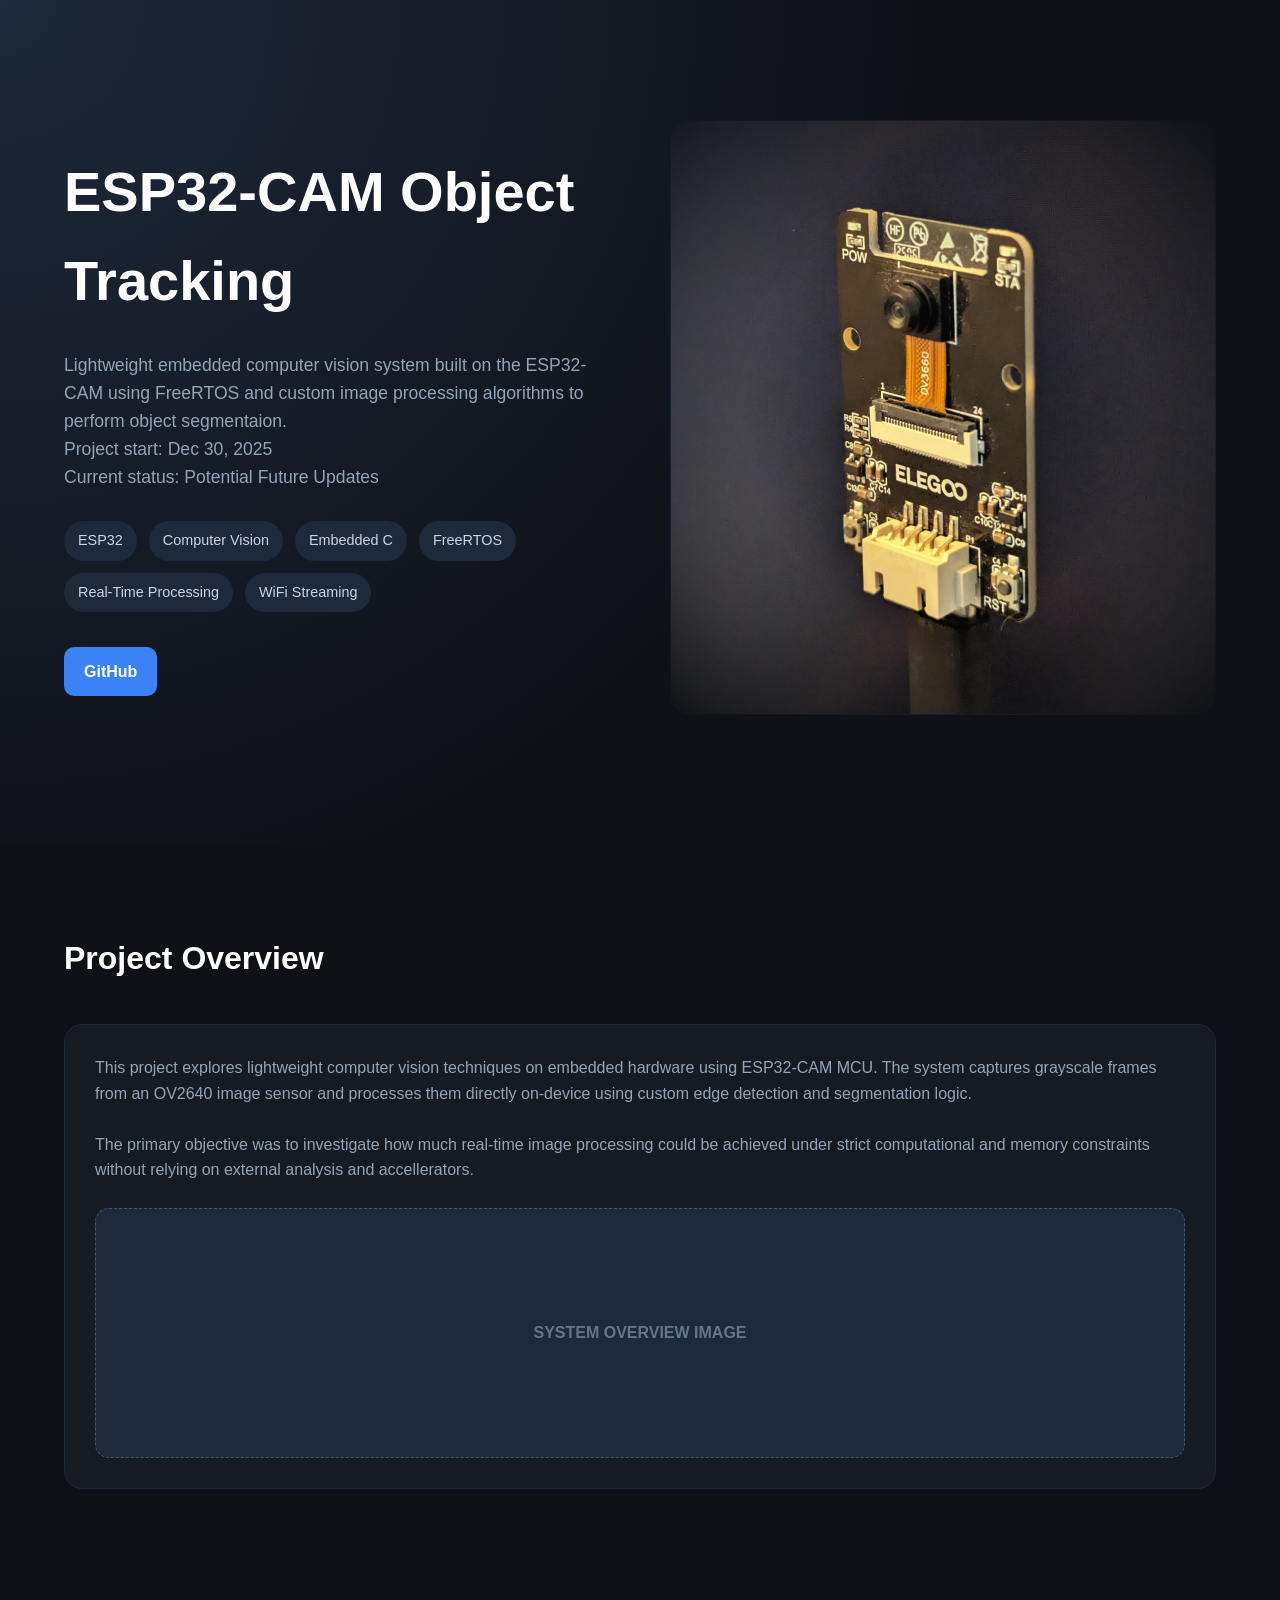
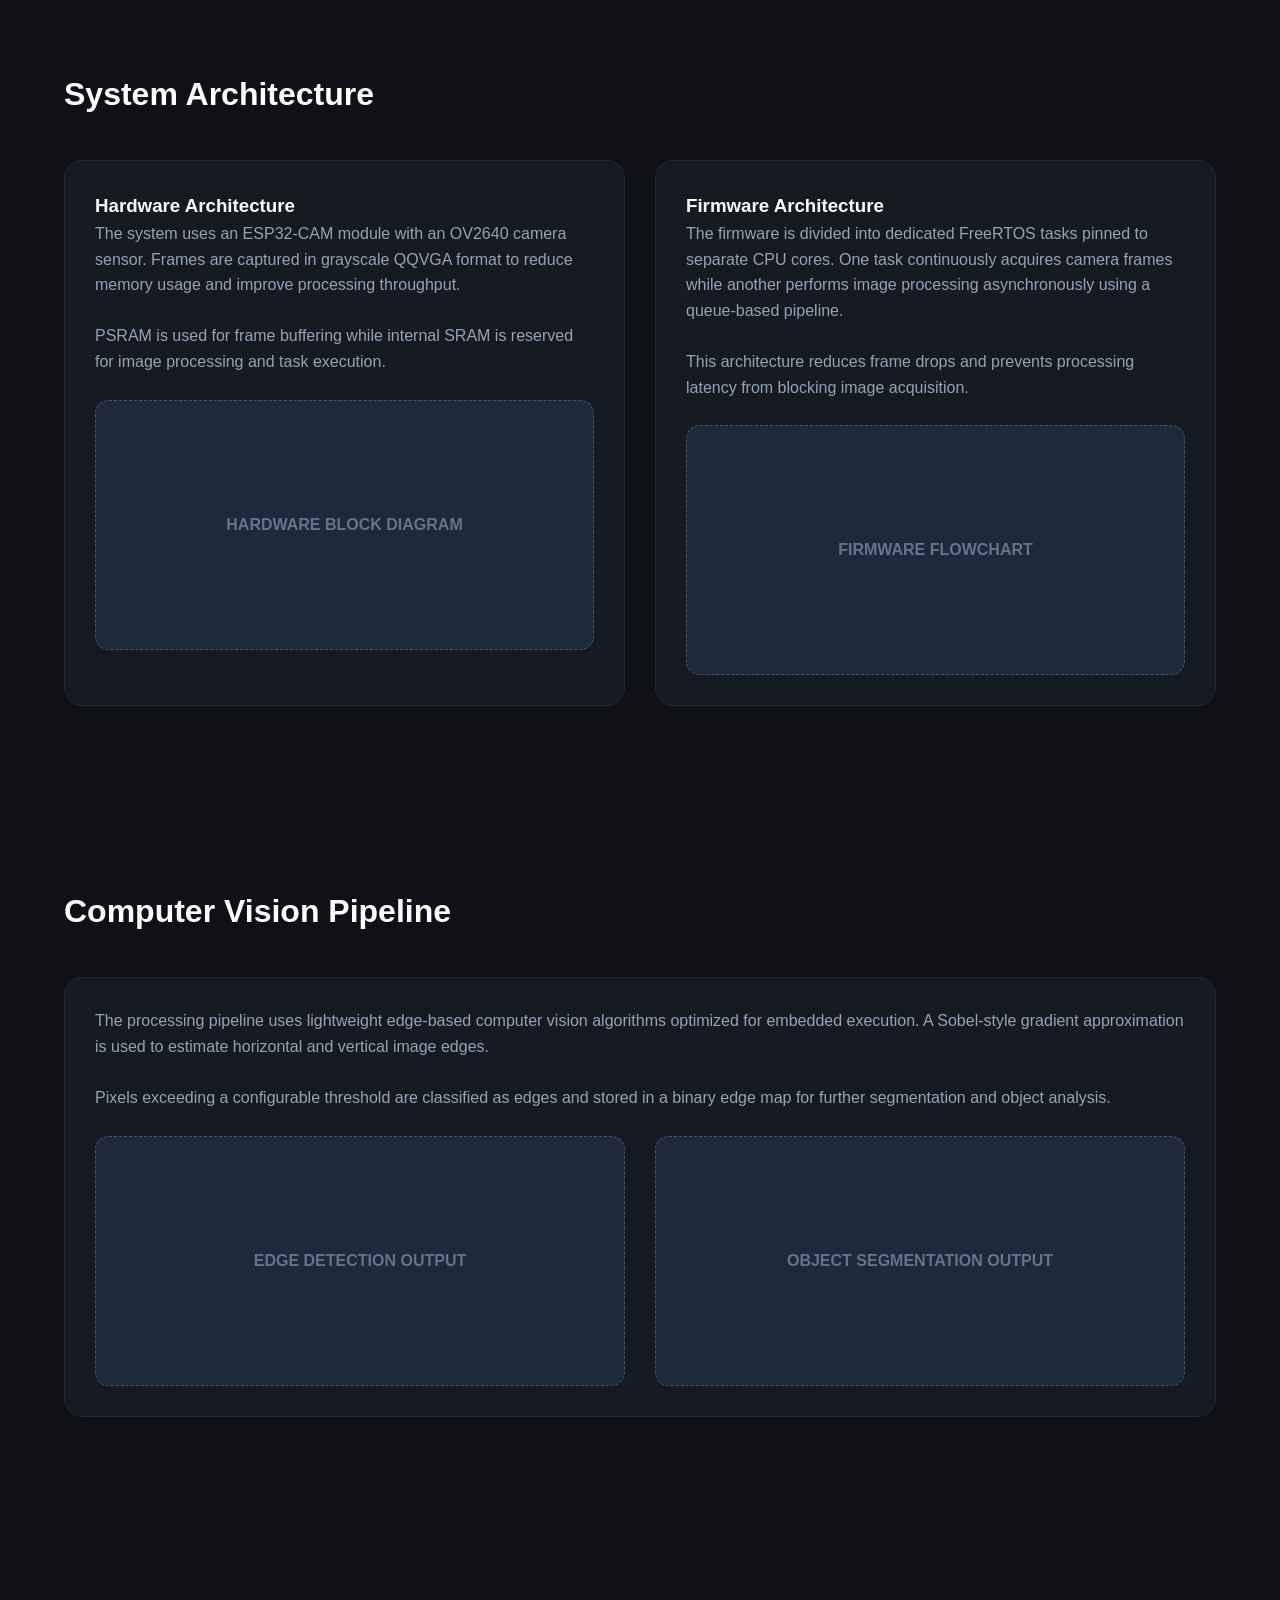
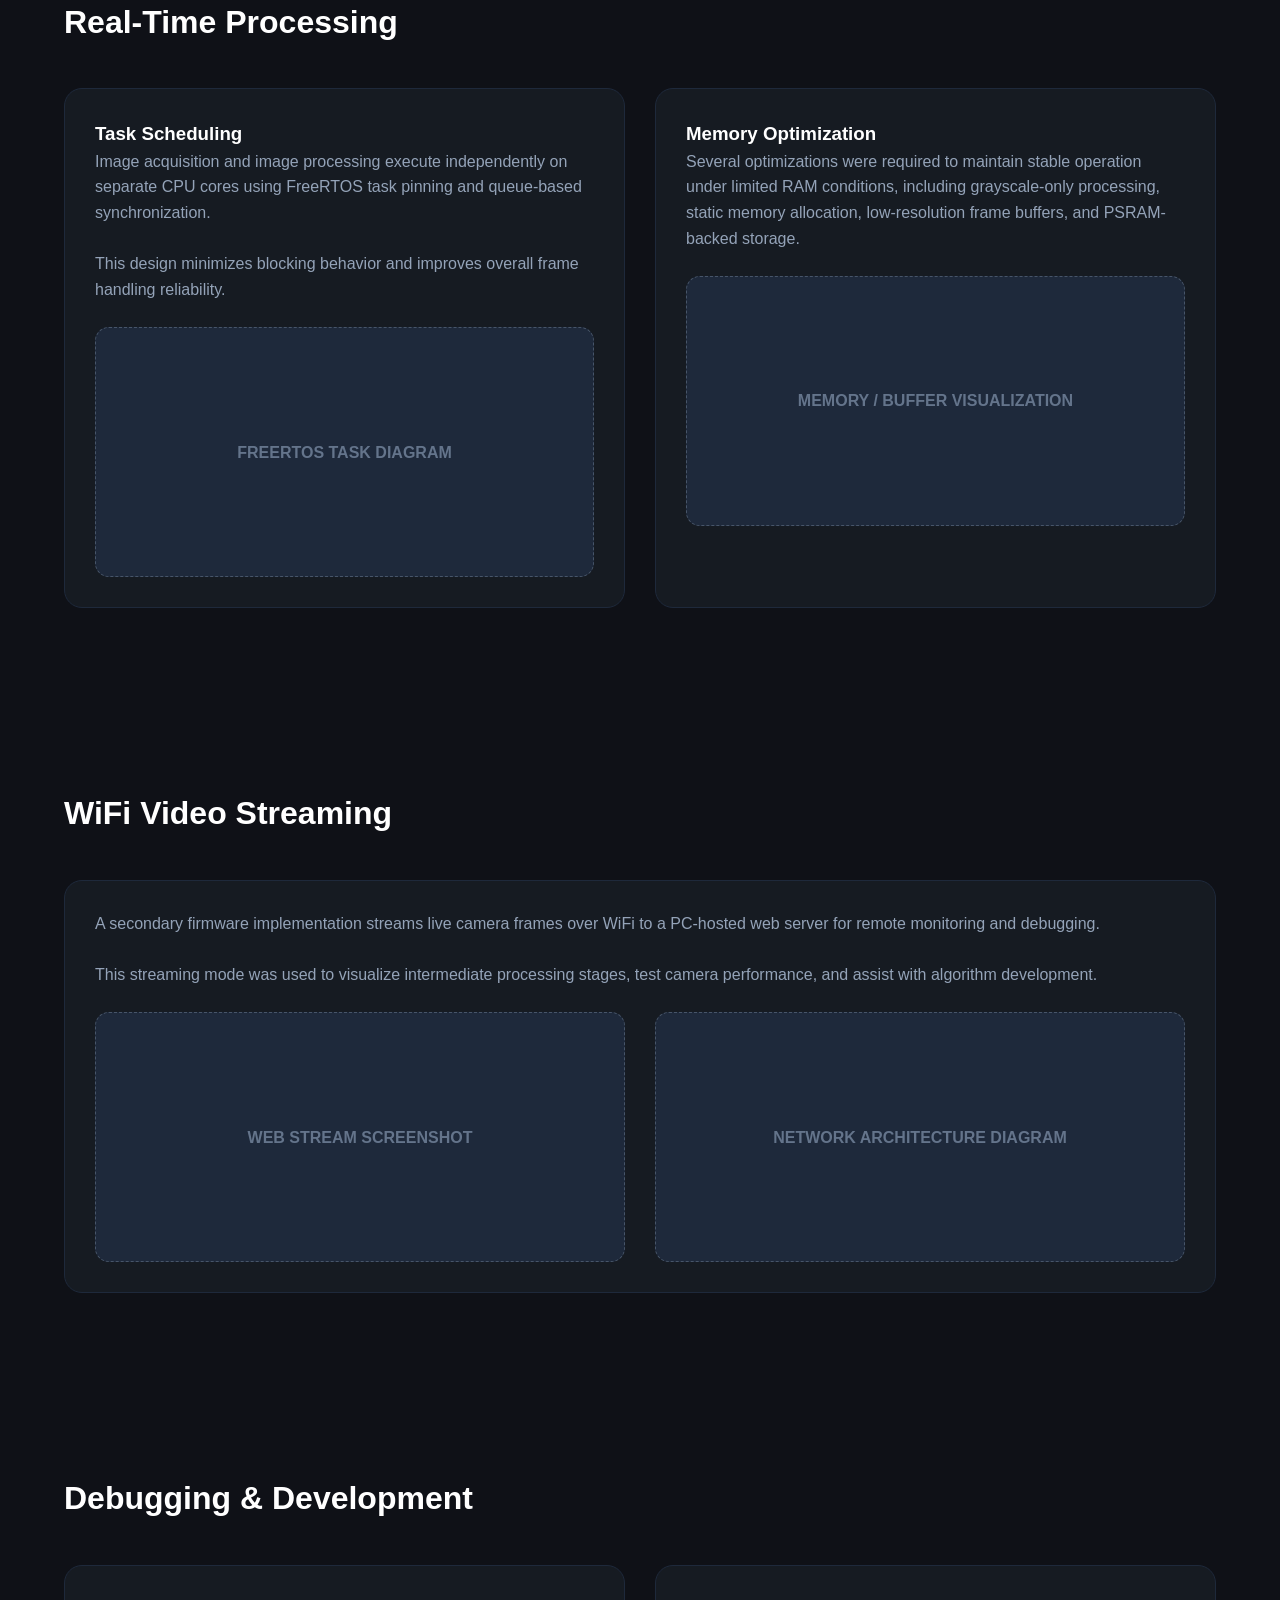
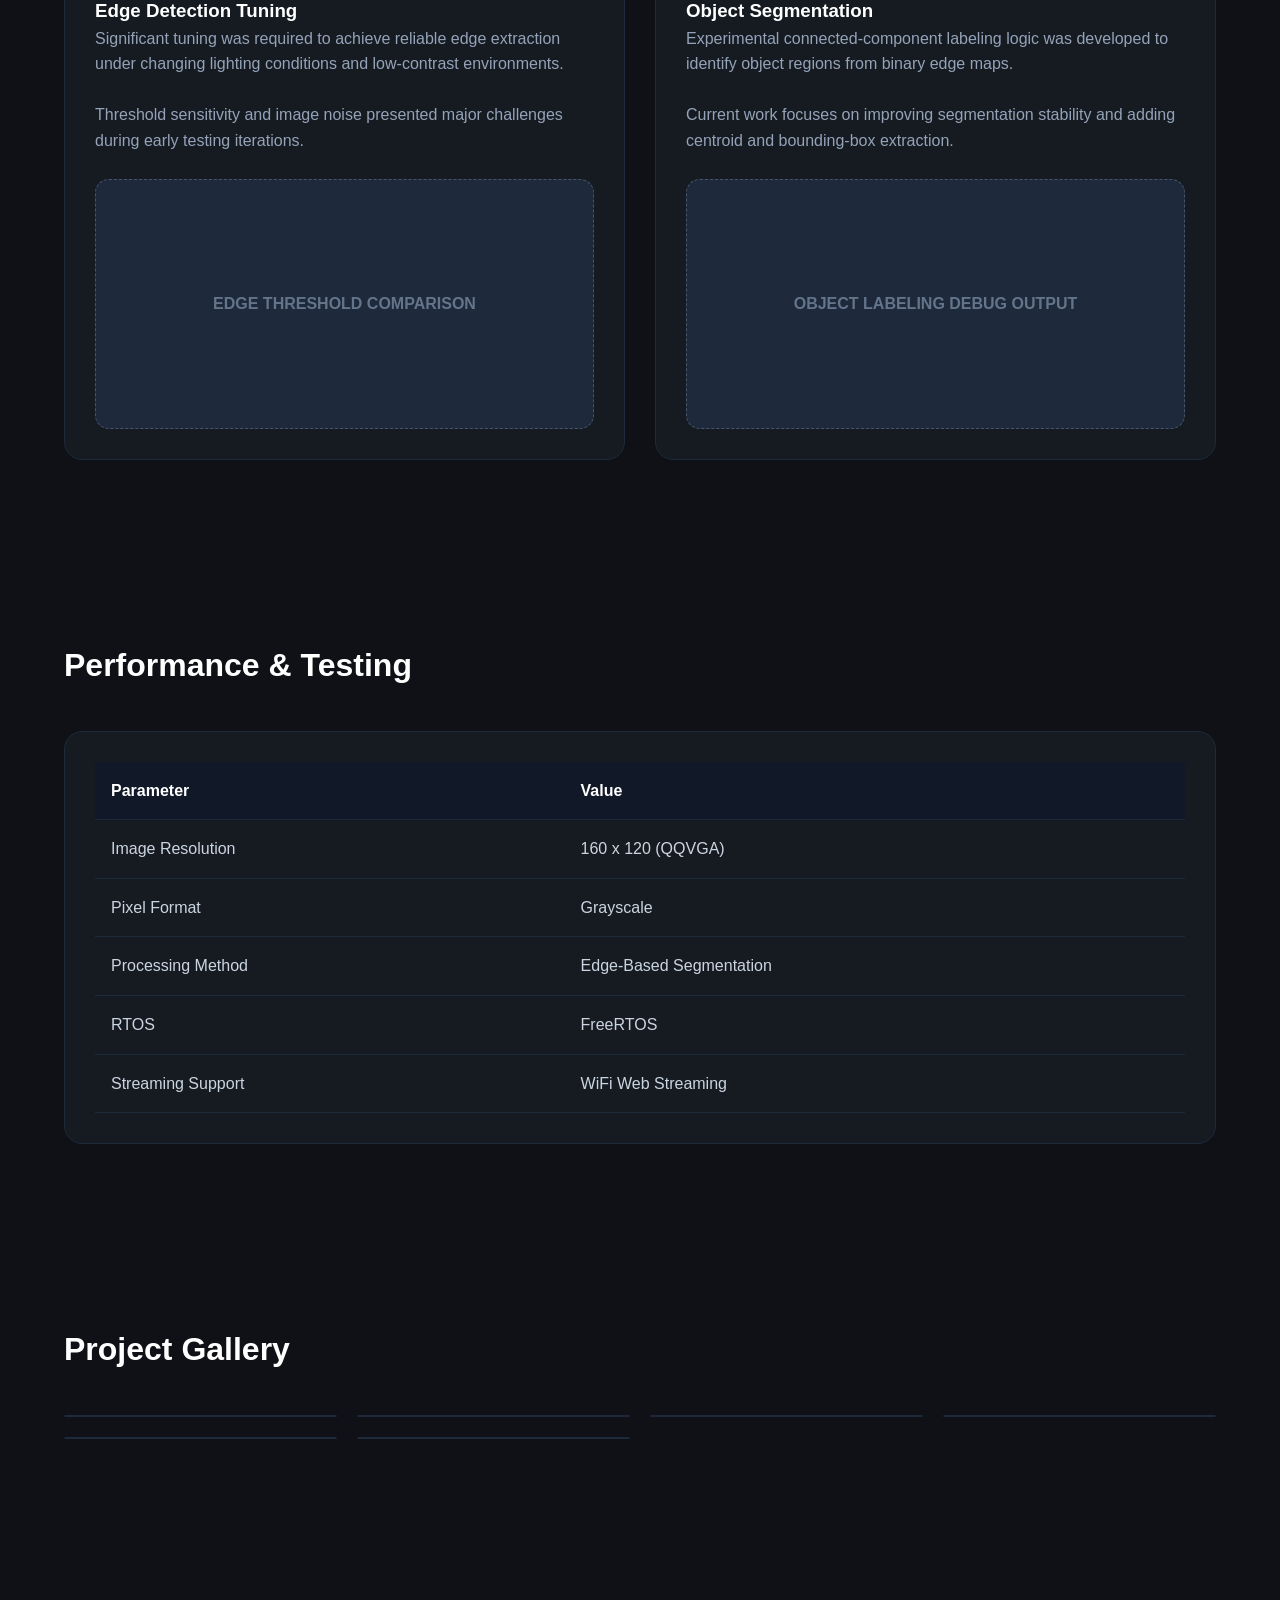
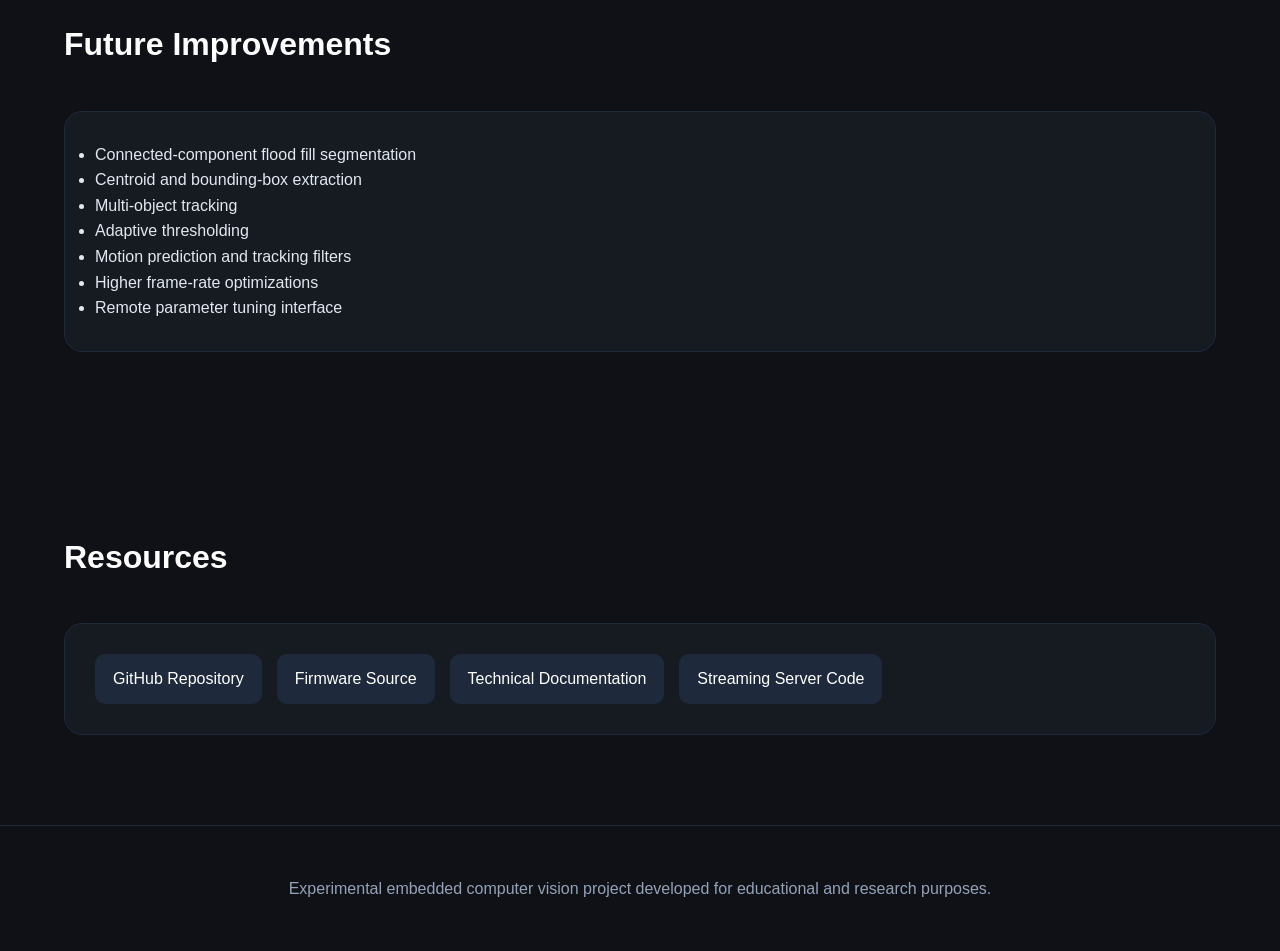
==== projects/esp32-cam.html @ 3b50b9c1 "initial commit" ====
<!DOCTYPE html>
<html lang="en">
<head>
  <meta charset="UTF-8" />
  <meta name="viewport" content="width=device-width, initial-scale=1.0"/>

  <title>ESP32-CAM Object Tracking</title>

  <link rel="stylesheet" href="../assets/CSS/esp_cam_style.css">
</head>

<body>

  <!-- HERO -->
  <header class="hero">
    <div class="container hero-content">

      <div class="hero-text">

        <h1>ESP32-CAM Object Tracking</h1>

        <p>
          Lightweight embedded computer vision system built on the ESP32-CAM using
          FreeRTOS and custom image processing algorithms to perform object segmentaion.
        </p>

        <p>
          Project start: Dec 30, 2025
        </p>

        <p>
          Current status: Potential Future Updates
        </p>

        <div class="tags">
          <div class="tag">ESP32</div>
          <div class="tag">Computer Vision</div>
          <div class="tag">Embedded C</div>
          <div class="tag">FreeRTOS</div>
          <div class="tag">Real-Time Processing</div>
          <div class="tag">WiFi Streaming</div>
        </div>

        <div class="hero-buttons">
          <a href="https://github.com/SohumNigam/ELEGOO-ESP32-Camera" class="btn btn-primary">GitHub</a>

          <!-- Optional -->
          <!--
          <a href="#" class="btn btn-secondary">Technical Report</a>
          <a href="#" class="btn btn-secondary">Demo Video</a>
          -->
        </div>

      </div>

      <div class="hero-image">
        <img src="../assets/Images/ESP32_CAM_Hero.jpg" alt="ESP32-CAM Object Tracking">
      </div>

    </div>
  </header>

  <!-- OVERVIEW -->
  <section>
    <div class="container">

      <div class="section-title">
        <h2>Project Overview</h2>
      </div>

      <div class="card">

        <p>
          This project explores lightweight computer vision techniques on embedded
          hardware using ESP32-CAM MCU. The system captures grayscale
          frames from an OV2640 image sensor and processes them directly on-device
          using custom edge detection and segmentation logic.
        </p>

        <br>

        <p>
          The primary objective was to investigate how much real-time image
          processing could be achieved under strict computational and memory
          constraints without relying on external analysis and accellerators.
        </p>

        <div class="placeholder-img">
          SYSTEM OVERVIEW IMAGE
        </div>

      </div>

    </div>
  </section>

  <!-- SYSTEM ARCHITECTURE -->
  <section>
    <div class="container">

      <div class="section-title">
        <h2>System Architecture</h2>
      </div>

      <div class="grid-2">

        <div class="card">

          <h3>Hardware Architecture</h3>

          <p>
            The system uses an ESP32-CAM module with an OV2640 camera sensor.
            Frames are captured in grayscale QQVGA format to reduce memory usage
            and improve processing throughput.
          </p>

          <br>

          <p>
            PSRAM is used for frame buffering while internal SRAM is reserved for
            image processing and task execution.
          </p>

          <div class="placeholder-img">
            HARDWARE BLOCK DIAGRAM
          </div>

        </div>

        <div class="card">

          <h3>Firmware Architecture</h3>

          <p>
            The firmware is divided into dedicated FreeRTOS tasks pinned to
            separate CPU cores. One task continuously acquires camera frames while
            another performs image processing asynchronously using a queue-based
            pipeline.
          </p>

          <br>

          <p>
            This architecture reduces frame drops and prevents processing latency
            from blocking image acquisition.
          </p>

          <div class="placeholder-img">
            FIRMWARE FLOWCHART
          </div>

        </div>

      </div>

    </div>
  </section>

  <!-- COMPUTER VISION -->
  <section>
    <div class="container">

      <div class="section-title">
        <h2>Computer Vision Pipeline</h2>
      </div>

      <div class="card">

        <p>
          The processing pipeline uses lightweight edge-based computer vision
          algorithms optimized for embedded execution. A Sobel-style gradient
          approximation is used to estimate horizontal and vertical image edges.
        </p>

        <br>

        <p>
          Pixels exceeding a configurable threshold are classified as edges and
          stored in a binary edge map for further segmentation and object analysis.
        </p>

        <div class="grid-2">

          <div class="placeholder-img">
            EDGE DETECTION OUTPUT
          </div>

          <div class="placeholder-img">
            OBJECT SEGMENTATION OUTPUT
          </div>

        </div>

      </div>

    </div>
  </section>

  <!-- REAL TIME DESIGN -->
  <section>
    <div class="container">

      <div class="section-title">
        <h2>Real-Time Processing</h2>
      </div>

      <div class="grid-2">

        <div class="card">

          <h3>Task Scheduling</h3>

          <p>
            Image acquisition and image processing execute independently on
            separate CPU cores using FreeRTOS task pinning and queue-based
            synchronization.
          </p>

          <br>

          <p>
            This design minimizes blocking behavior and improves overall frame
            handling reliability.
          </p>

          <div class="placeholder-img">
            FREERTOS TASK DIAGRAM
          </div>

        </div>

        <div class="card">

          <h3>Memory Optimization</h3>

          <p>
            Several optimizations were required to maintain stable operation under
            limited RAM conditions, including grayscale-only processing, static
            memory allocation, low-resolution frame buffers, and PSRAM-backed
            storage.
          </p>

          <div class="placeholder-img">
            MEMORY / BUFFER VISUALIZATION
          </div>

        </div>

      </div>

    </div>
  </section>

  <!-- WIFI STREAMING -->
  <section>
    <div class="container">

      <div class="section-title">
        <h2>WiFi Video Streaming</h2>
      </div>

      <div class="card">

        <p>
          A secondary firmware implementation streams live camera frames over WiFi
          to a PC-hosted web server for remote monitoring and debugging.
        </p>

        <br>

        <p>
          This streaming mode was used to visualize intermediate processing stages,
          test camera performance, and assist with algorithm development.
        </p>

        <div class="grid-2">

          <div class="placeholder-img">
            WEB STREAM SCREENSHOT
          </div>

          <div class="placeholder-img">
            NETWORK ARCHITECTURE DIAGRAM
          </div>

        </div>

      </div>

    </div>
  </section>

  <!-- DEBUGGING -->
  <section>
    <div class="container">

      <div class="section-title">
        <h2>Debugging & Development</h2>
      </div>

      <div class="grid-2">

        <div class="card">

          <h3>Edge Detection Tuning</h3>

          <p>
            Significant tuning was required to achieve reliable edge extraction
            under changing lighting conditions and low-contrast environments.
          </p>

          <br>

          <p>
            Threshold sensitivity and image noise presented major challenges during
            early testing iterations.
          </p>

          <div class="placeholder-img">
            EDGE THRESHOLD COMPARISON
          </div>

        </div>

        <div class="card">

          <h3>Object Segmentation</h3>

          <p>
            Experimental connected-component labeling logic was developed to
            identify object regions from binary edge maps.
          </p>

          <br>

          <p>
            Current work focuses on improving segmentation stability and adding
            centroid and bounding-box extraction.
          </p>

          <div class="placeholder-img">
            OBJECT LABELING DEBUG OUTPUT
          </div>

        </div>

      </div>

    </div>
  </section>

  <!-- PERFORMANCE -->
  <section>
    <div class="container">

      <div class="section-title">
        <h2>Performance & Testing</h2>
      </div>

      <div class="card">

        <table>

          <thead>
            <tr>
              <th>Parameter</th>
              <th>Value</th>
            </tr>
          </thead>

          <tbody>

            <tr>
              <td>Image Resolution</td>
              <td>160 x 120 (QQVGA)</td>
            </tr>

            <tr>
              <td>Pixel Format</td>
              <td>Grayscale</td>
            </tr>

            <tr>
              <td>Processing Method</td>
              <td>Edge-Based Segmentation</td>
            </tr>

            <tr>
              <td>RTOS</td>
              <td>FreeRTOS</td>
            </tr>

            <tr>
              <td>Streaming Support</td>
              <td>WiFi Web Streaming</td>
            </tr>

          </tbody>

        </table>

      </div>

    </div>
  </section>

  <!-- GALLERY -->
  <section>
    <div class="container">

      <div class="section-title">
        <h2>Project Gallery</h2>
      </div>

      <div class="grid-3 gallery">

        <img src="images/gallery1.jpg" alt="">
        <img src="images/gallery2.jpg" alt="">
        <img src="images/gallery3.jpg" alt="">
        <img src="images/gallery4.jpg" alt="">
        <img src="images/gallery5.jpg" alt="">
        <img src="images/gallery6.jpg" alt="">

      </div>

    </div>
  </section>

  <!-- FUTURE WORK -->
  <section>
    <div class="container">

      <div class="section-title">
        <h2>Future Improvements</h2>
      </div>

      <div class="card">

        <ul class="future-list">

          <li>Connected-component flood fill segmentation</li>
          <li>Centroid and bounding-box extraction</li>
          <li>Multi-object tracking</li>
          <li>Adaptive thresholding</li>
          <li>Motion prediction and tracking filters</li>
          <li>Higher frame-rate optimizations</li>
          <li>Remote parameter tuning interface</li>

        </ul>

      </div>

    </div>
  </section>

  <!-- RESOURCES -->
  <section>
    <div class="container">

      <div class="section-title">
        <h2>Resources</h2>
      </div>

      <div class="card">

        <div class="resource-links">

          <a href="#">GitHub Repository</a>
          <a href="#">Firmware Source</a>
          <a href="#">Technical Documentation</a>
          <a href="#">Streaming Server Code</a>

        </div>

      </div>

    </div>
  </section>

  <!-- FOOTER -->
  <footer>

    <p>
      Experimental embedded computer vision project developed for educational and
      research purposes.
    </p>

  </footer>

</body>
</html>
---- assets/CSS/esp_cam_style.css ----
/* GLOBAL */

* {
  margin: 0;
  padding: 0;
  box-sizing: border-box;
}

body {
  background: #0f1117;
  color: #e2e8f0;
  font-family: Arial, Helvetica, sans-serif;
  line-height: 1.6;
}

.container {
  width: 90%;
  max-width: 1200px;
  margin: auto;
}

section {
  padding: 90px 0;
}

h1, h2, h3 {
  color: white;
}

p {
  color: #94a3b8;
}

a {
  text-decoration: none;
}

/* HERO */

.hero {
  padding: 120px 0;
  background:
    radial-gradient(circle at top left, #1e293b, #0f1117 60%);
}

.hero-content {
  display: flex;
  align-items: center;
  gap: 60px;
  flex-wrap: wrap;
}

.hero-text {
  flex: 1;
  min-width: 320px;
}

.hero-text h1 {
  font-size: 3.5rem;
  margin-bottom: 25px;
}

.hero-text p {
  font-size: 1.1rem;
  max-width: 650px;
}

.hero-image {
  flex: 1;
  min-width: 320px;
}

.hero-image img {
  width: 100%;
  border-radius: 18px;
  border: 1px solid #1e293b;
  box-shadow: 0 20px 50px rgba(0,0,0,0.4);
  -webkit-mask-image: radial-gradient(circle, black 10%, rgba(0, 0, 0, 0) 50%);
  mask-image: radial-gradient(circle, black 50%, rgba(0, 0, 0, 0) 100%);
}

/* TAGS */

.tags {
  display: flex;
  gap: 12px;
  flex-wrap: wrap;
  margin-top: 30px;
}

.tag {
  background: #1e293b;
  color: #cbd5e1;
  padding: 8px 14px;
  border-radius: 999px;
  font-size: 0.9rem;
}

/* BUTTONS */

.hero-buttons {
  display: flex;
  gap: 16px;
  margin-top: 35px;
  flex-wrap: wrap;
}

.btn {
  padding: 12px 20px;
  border-radius: 10px;
  font-weight: bold;
  transition: 0.2s ease;
}

.btn-primary {
  background: #3b82f6;
  color: white;
}

.btn-primary:hover {
  background: #2563eb;
}

.btn-secondary {
  border: 1px solid #334155;
  color: #cbd5e1;
  background: #161b22;
}

.btn-secondary:hover {
  background: #1e293b;
}

/* SECTIONS */

.section-title {
  margin-bottom: 40px;
}

.section-title h2 {
  font-size: 2rem;
}

/* CARDS */

.card {
  background: #161b22;
  border: 1px solid #1e293b;
  padding: 30px;
  border-radius: 18px;
}

/* GRIDS */

.grid-2 {
  display: grid;
  grid-template-columns: repeat(auto-fit, minmax(320px, 1fr));
  gap: 30px;
}

.grid-3 {
  display: grid;
  grid-template-columns: repeat(auto-fit, minmax(240px, 1fr));
  gap: 20px;
}

/* PLACEHOLDER IMAGE */

.placeholder-img {
  width: 100%;
  height: 250px;
  background: #1e293b;
  border: 1px dashed #475569;
  border-radius: 14px;
  margin-top: 25px;

  display: flex;
  align-items: center;
  justify-content: center;

  color: #64748b;
  font-weight: bold;
}

/* TABLE */

table {
  width: 100%;
  border-collapse: collapse;
}

th, td {
  padding: 16px;
  border-bottom: 1px solid #1e293b;
  text-align: left;
}

th {
  color: white;
  background: #111827;
}

td {
  color: #cbd5e1;
}

/* GALLERY */

.gallery img {
  width: 100%;
  border-radius: 14px;
  border: 1px solid #1e293b;
}

/* RESOURCES */

.resource-links {
  display: flex;
  flex-wrap: wrap;
  gap: 15px;
}

.resource-links a {
  background: #1e293b;
  color: white;
  padding: 12px 18px;
  border-radius: 10px;
  transition: 0.2s ease;
}

.resource-links a:hover {
  background: #334155;
}

/* FOOTER */

footer {
  padding: 50px 20px;
  text-align: center;
  border-top: 1px solid #1e293b;
  color: #64748b;
}

/* RESPONSIVE */

@media (max-width: 768px) {

  .hero-text h1 {
    font-size: 2.5rem;
  }

  section {
    padding: 70px 0;
  }

}
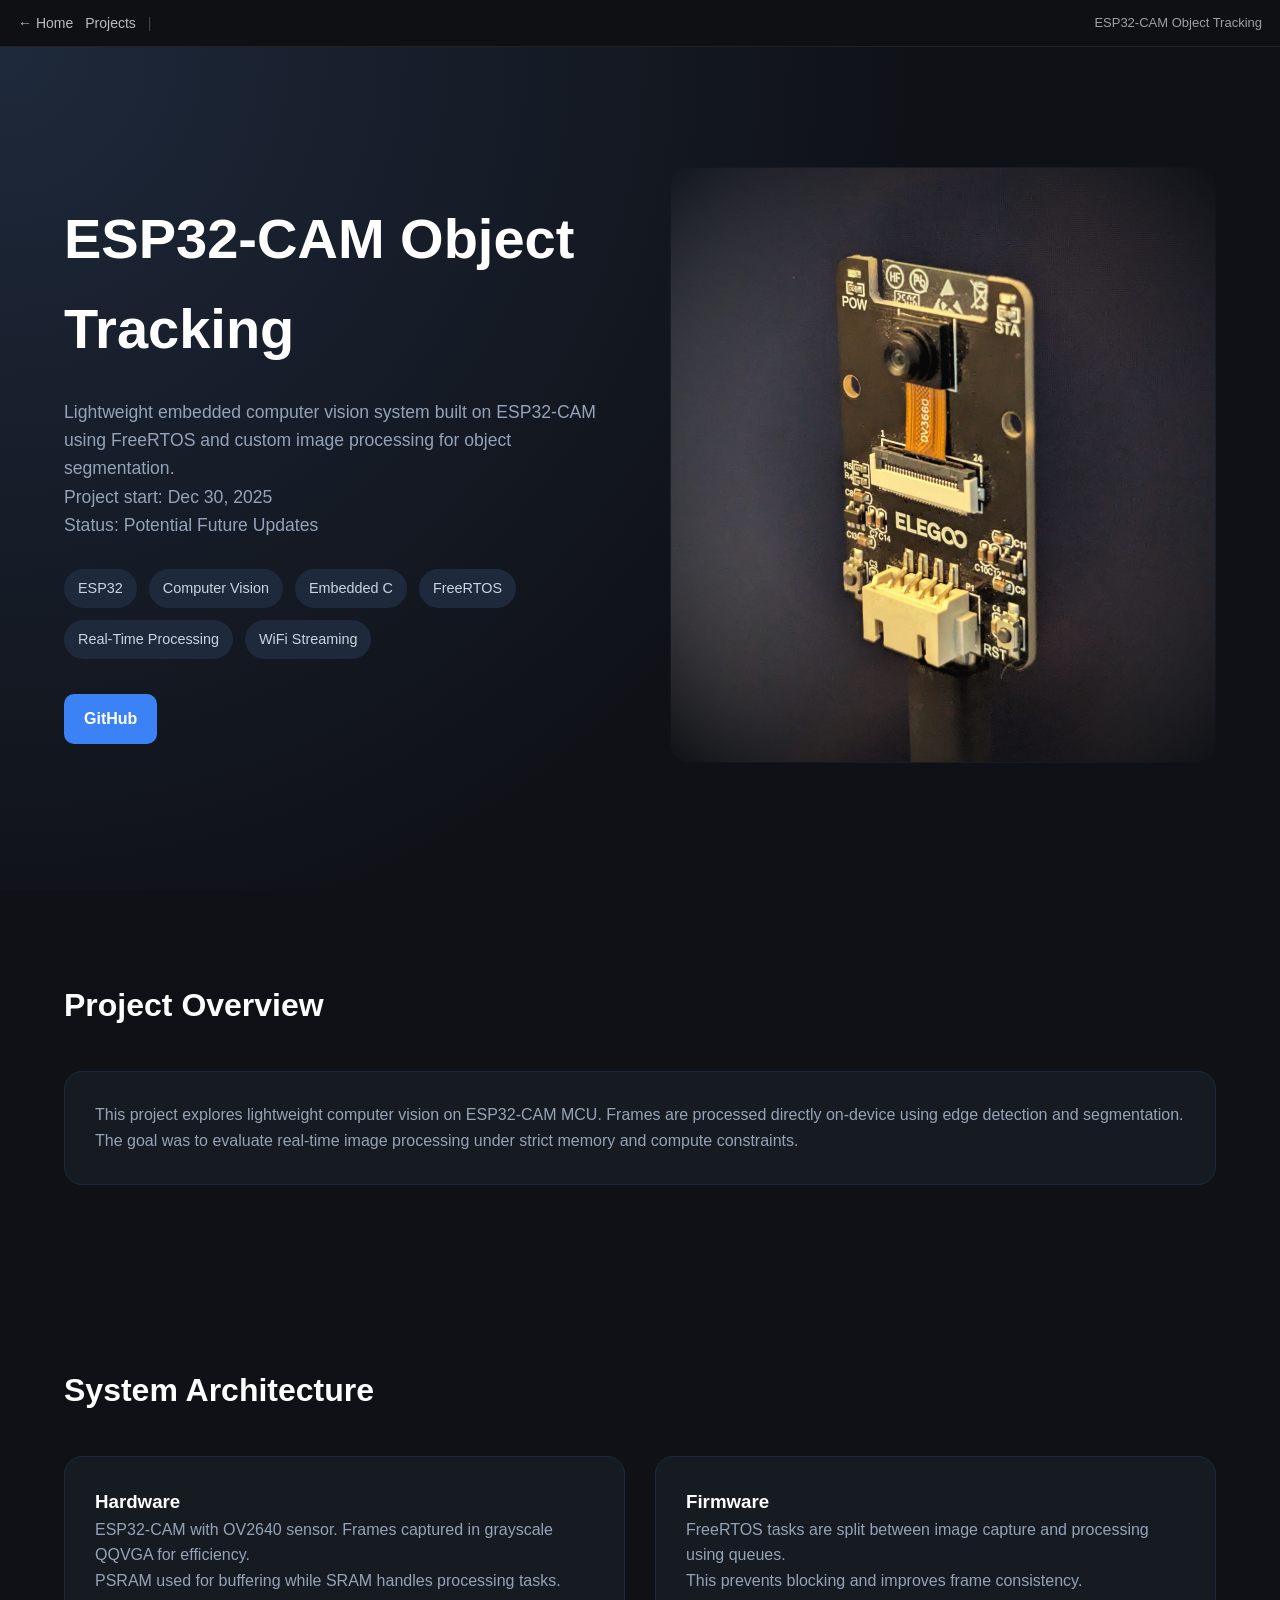
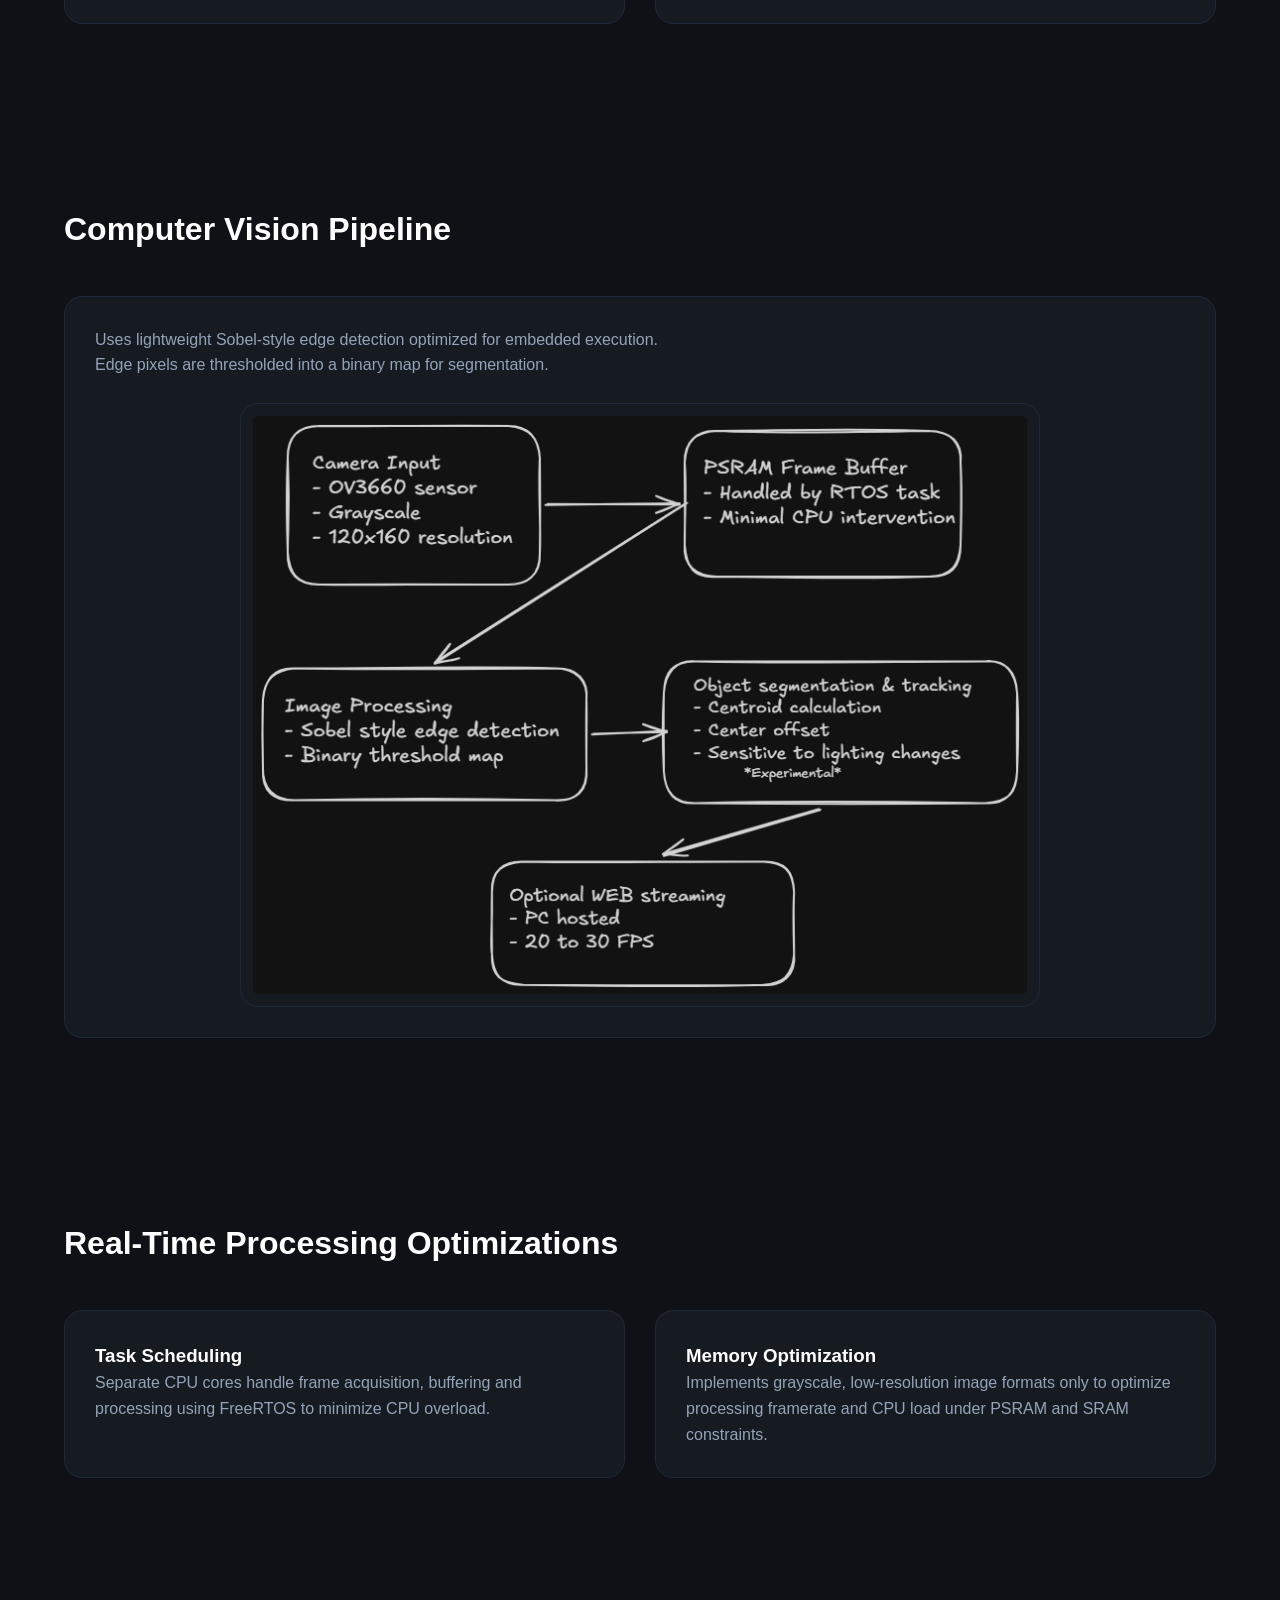
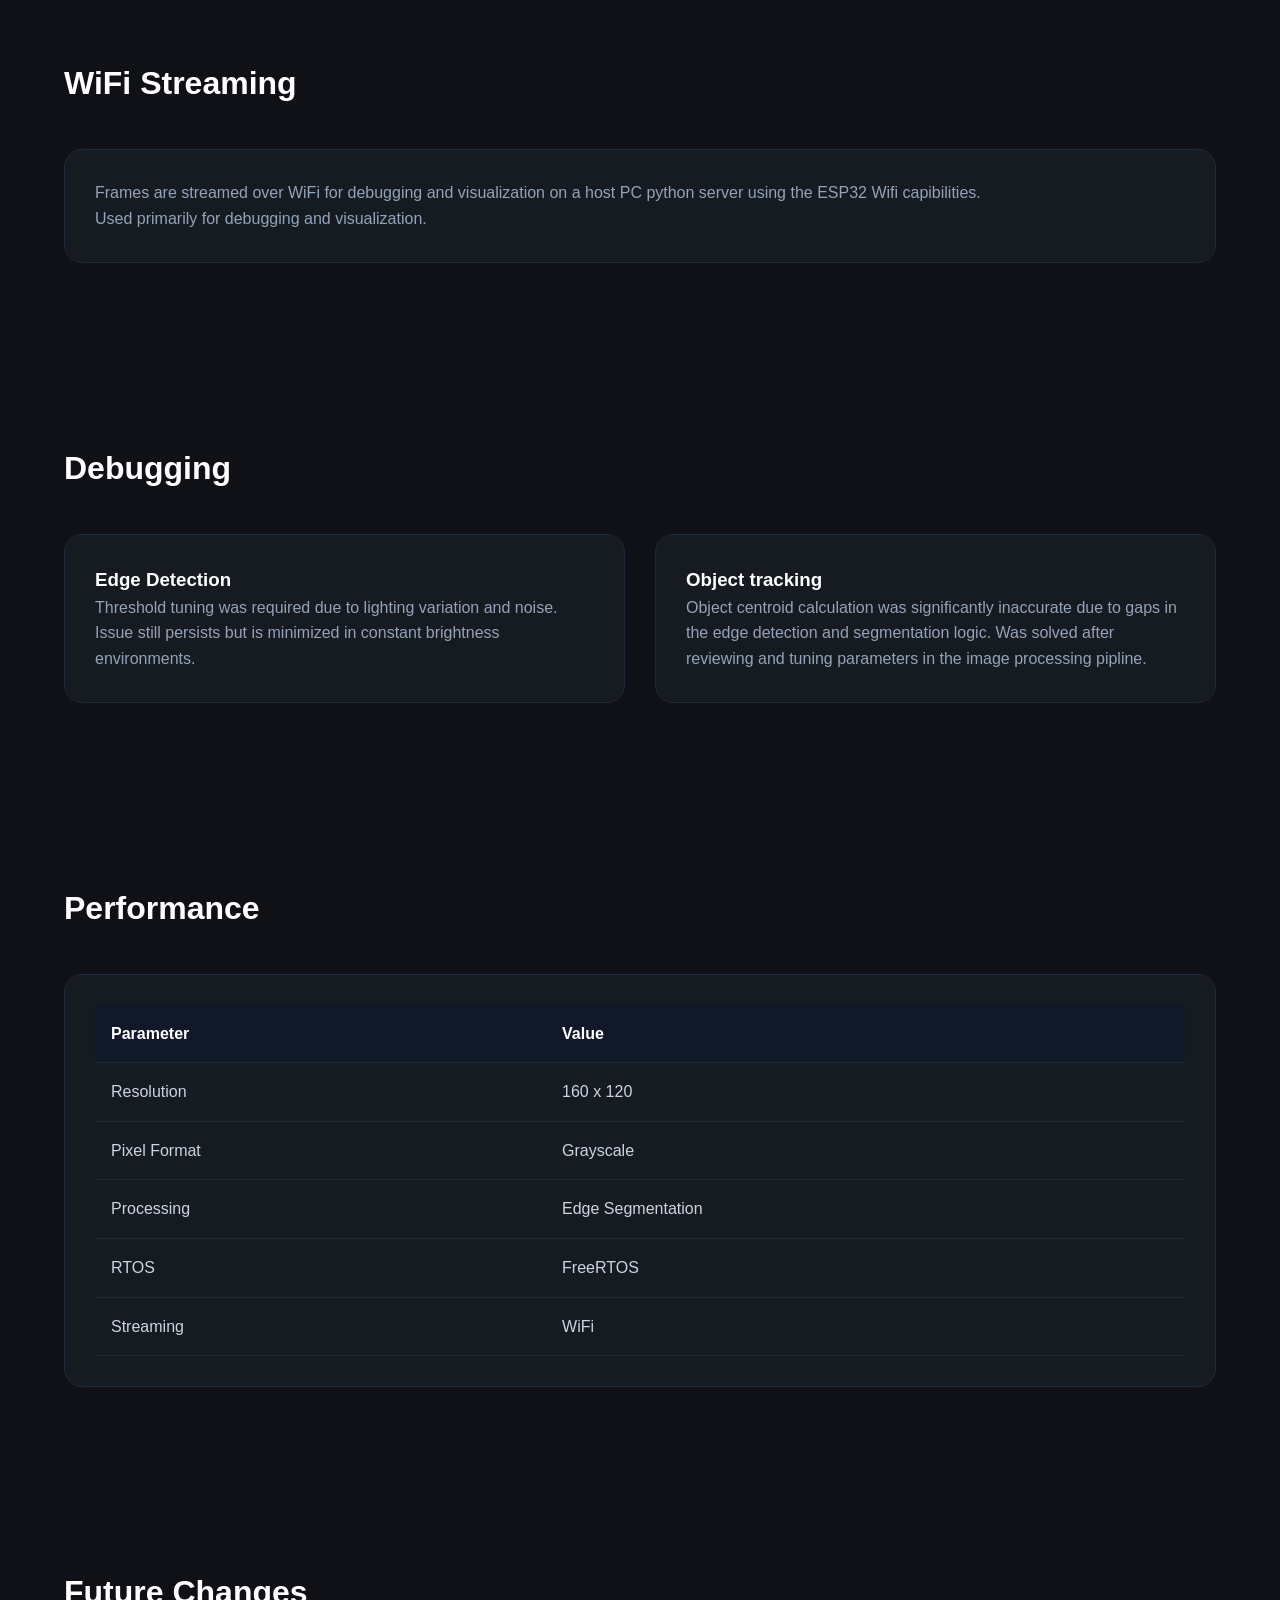
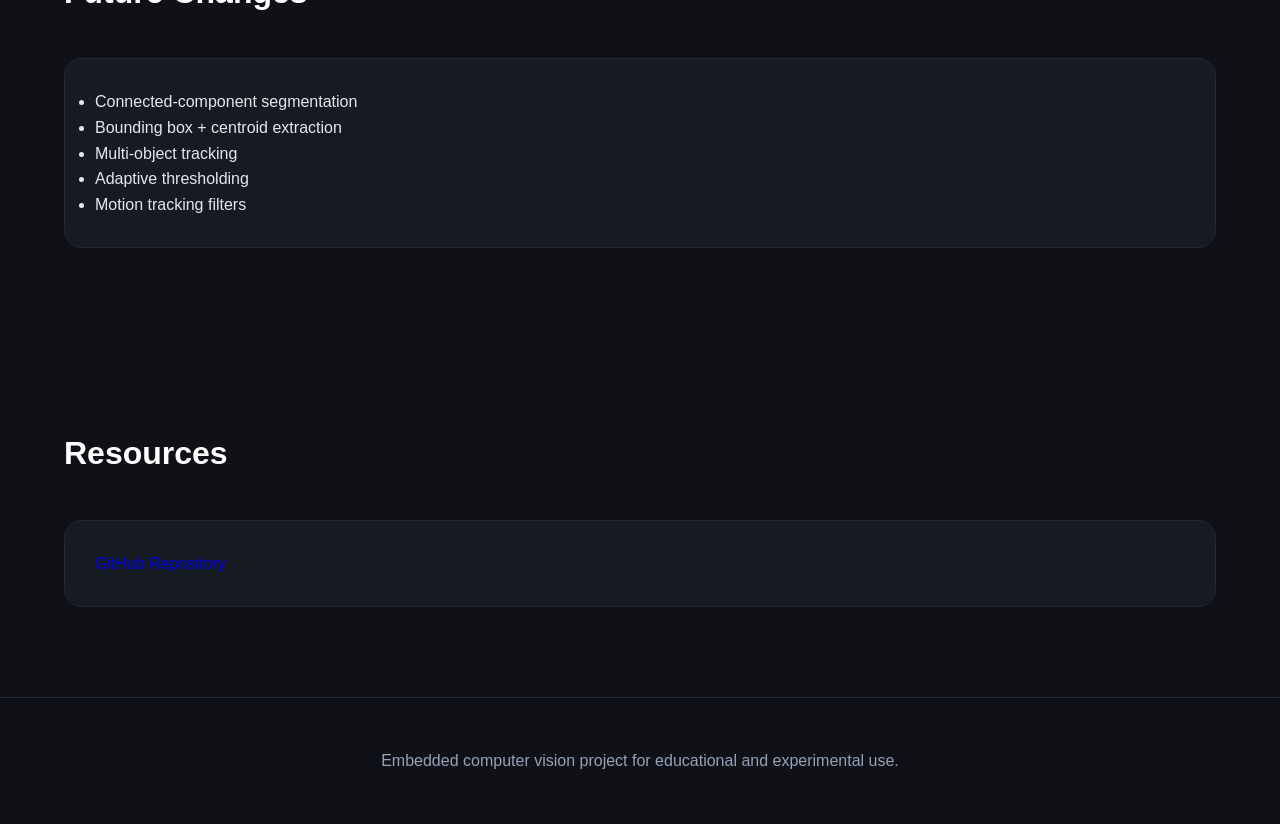
==== commit d60db930: "finalized project pages" ====
--- a/projects/esp32-cam.html
+++ b/projects/esp32-cam.html
@@ -11,6 +11,14 @@
 
 <body>
 
+  <!-- NAV -->
+  <nav class="project-nav">
+    <a href="../index.html">← Home</a>
+    <a href="../index.html#projects">Projects</a>
+    <span class="divider">|</span>
+    <span class="title">ESP32-CAM Object Tracking</span>
+  </nav>
+
   <!-- HERO -->
   <header class="hero">
     <div class="container hero-content">
@@ -20,17 +28,12 @@
         <h1>ESP32-CAM Object Tracking</h1>
 
         <p>
-          Lightweight embedded computer vision system built on the ESP32-CAM using
-          FreeRTOS and custom image processing algorithms to perform object segmentaion.
-        </p>
-
-        <p>
-          Project start: Dec 30, 2025
-        </p>
-
-        <p>
-          Current status: Potential Future Updates
-        </p>
+          Lightweight embedded computer vision system built on ESP32-CAM using
+          FreeRTOS and custom image processing for object segmentation.
+        </p>
+
+        <p>Project start: Dec 30, 2025</p>
+        <p>Status: Potential Future Updates</p>
 
         <div class="tags">
           <div class="tag">ESP32</div>
@@ -43,16 +46,11 @@
 
         <div class="hero-buttons">
           <a href="https://github.com/SohumNigam/ELEGOO-ESP32-Camera" class="btn btn-primary">GitHub</a>
-
-          <!-- Optional -->
-          <!--
-          <a href="#" class="btn btn-secondary">Technical Report</a>
-          <a href="#" class="btn btn-secondary">Demo Video</a>
-          -->
-        </div>
-
-      </div>
-
+        </div>
+
+      </div>
+
+      <!-- OPTIONAL: keep only if you really want hero image -->
       <div class="hero-image">
         <img src="../assets/Images/ESP32_CAM_Hero.jpg" alt="ESP32-CAM Object Tracking">
       </div>
@@ -71,23 +69,18 @@
       <div class="card">
 
         <p>
-          This project explores lightweight computer vision techniques on embedded
-          hardware using ESP32-CAM MCU. The system captures grayscale
-          frames from an OV2640 image sensor and processes them directly on-device
-          using custom edge detection and segmentation logic.
-        </p>
-
-        <br>
-
-        <p>
-          The primary objective was to investigate how much real-time image
-          processing could be achieved under strict computational and memory
-          constraints without relying on external analysis and accellerators.
-        </p>
-
-        <div class="placeholder-img">
-          SYSTEM OVERVIEW IMAGE
-        </div>
+          This project explores lightweight computer vision on ESP32-CAM MCU.
+          Frames are processed directly on-device using edge detection and segmentation.
+        </p>
+
+        <p>
+          The goal was to evaluate real-time image processing under strict memory and compute constraints.
+        </p>
+
+        <!-- Optional single photo ONLY if useful -->
+        <!--
+        <p><em>Optional: add a single annotated photo of setup if needed</em></p>
+        -->
 
       </div>
 
@@ -106,57 +99,42 @@
 
         <div class="card">
 
-          <h3>Hardware Architecture</h3>
-
-          <p>
-            The system uses an ESP32-CAM module with an OV2640 camera sensor.
-            Frames are captured in grayscale QQVGA format to reduce memory usage
-            and improve processing throughput.
-          </p>
-
-          <br>
-
-          <p>
-            PSRAM is used for frame buffering while internal SRAM is reserved for
-            image processing and task execution.
-          </p>
-
-          <div class="placeholder-img">
-            HARDWARE BLOCK DIAGRAM
-          </div>
-
-        </div>
-
-        <div class="card">
-
-          <h3>Firmware Architecture</h3>
-
-          <p>
-            The firmware is divided into dedicated FreeRTOS tasks pinned to
-            separate CPU cores. One task continuously acquires camera frames while
-            another performs image processing asynchronously using a queue-based
-            pipeline.
-          </p>
-
-          <br>
-
-          <p>
-            This architecture reduces frame drops and prevents processing latency
-            from blocking image acquisition.
-          </p>
-
-          <div class="placeholder-img">
-            FIRMWARE FLOWCHART
-          </div>
-
-        </div>
-
-      </div>
-
-    </div>
-  </section>
-
-  <!-- COMPUTER VISION -->
+          <h3>Hardware</h3>
+
+          <p>
+            ESP32-CAM with OV2640 sensor. Frames captured in grayscale QQVGA for efficiency.
+          </p>
+
+          <p>
+            PSRAM used for buffering while SRAM handles processing tasks.
+          </p>
+
+          <!-- removed diagram -->
+
+        </div>
+
+        <div class="card">
+
+          <h3>Firmware</h3>
+
+          <p>
+            FreeRTOS tasks are split between image capture and processing using queues.
+          </p>
+
+          <p>
+            This prevents blocking and improves frame consistency.
+          </p>
+
+          <!-- removed flowchart -->
+
+        </div>
+
+      </div>
+
+    </div>
+  </section>
+
+    <!-- CV PIPELINE -->
   <section>
     <div class="container">
 
@@ -167,41 +145,35 @@
       <div class="card">
 
         <p>
-          The processing pipeline uses lightweight edge-based computer vision
-          algorithms optimized for embedded execution. A Sobel-style gradient
-          approximation is used to estimate horizontal and vertical image edges.
-        </p>
-
-        <br>
-
-        <p>
-          Pixels exceeding a configurable threshold are classified as edges and
-          stored in a binary edge map for further segmentation and object analysis.
-        </p>
-
-        <div class="grid-2">
-
-          <div class="placeholder-img">
-            EDGE DETECTION OUTPUT
-          </div>
-
-          <div class="placeholder-img">
-            OBJECT SEGMENTATION OUTPUT
-          </div>
-
-        </div>
-
-      </div>
-
-    </div>
-  </section>
-
-  <!-- REAL TIME DESIGN -->
-  <section>
-    <div class="container">
-
-      <div class="section-title">
-        <h2>Real-Time Processing</h2>
+          Uses lightweight Sobel-style edge detection optimized for embedded execution.
+        </p>
+
+        <p>
+          Edge pixels are thresholded into a binary map for segmentation.
+        </p>
+
+        <!-- DIAGRAM PLACEHOLDER -->
+        <div class="diagram-container">
+
+          <img 
+            src="../assets/Images/ESP32_CAM_Pipeline.png" 
+            alt="Computer Vision Pipeline Diagram"
+            class="diagram-image"
+          >
+
+        </div>
+
+      </div>
+
+    </div>
+  </section>
+
+  <!-- REAL TIME -->
+  <section>
+    <div class="container">
+
+      <div class="section-title">
+        <h2>Real-Time Processing Optimizations</h2>
       </div>
 
       <div class="grid-2">
@@ -211,21 +183,8 @@
           <h3>Task Scheduling</h3>
 
           <p>
-            Image acquisition and image processing execute independently on
-            separate CPU cores using FreeRTOS task pinning and queue-based
-            synchronization.
-          </p>
-
-          <br>
-
-          <p>
-            This design minimizes blocking behavior and improves overall frame
-            handling reliability.
-          </p>
-
-          <div class="placeholder-img">
-            FREERTOS TASK DIAGRAM
-          </div>
+            Separate CPU cores handle frame acquisition, buffering and processing using FreeRTOS to minimize CPU overload.
+          </p>
 
         </div>
 
@@ -234,113 +193,66 @@
           <h3>Memory Optimization</h3>
 
           <p>
-            Several optimizations were required to maintain stable operation under
-            limited RAM conditions, including grayscale-only processing, static
-            memory allocation, low-resolution frame buffers, and PSRAM-backed
-            storage.
-          </p>
-
-          <div class="placeholder-img">
-            MEMORY / BUFFER VISUALIZATION
-          </div>
-
-        </div>
-
-      </div>
-
-    </div>
-  </section>
-
-  <!-- WIFI STREAMING -->
-  <section>
-    <div class="container">
-
-      <div class="section-title">
-        <h2>WiFi Video Streaming</h2>
-      </div>
-
-      <div class="card">
-
-        <p>
-          A secondary firmware implementation streams live camera frames over WiFi
-          to a PC-hosted web server for remote monitoring and debugging.
-        </p>
-
-        <br>
-
-        <p>
-          This streaming mode was used to visualize intermediate processing stages,
-          test camera performance, and assist with algorithm development.
-        </p>
-
-        <div class="grid-2">
-
-          <div class="placeholder-img">
-            WEB STREAM SCREENSHOT
-          </div>
-
-          <div class="placeholder-img">
-            NETWORK ARCHITECTURE DIAGRAM
-          </div>
-
-        </div>
-
-      </div>
-
-    </div>
-  </section>
-
-  <!-- DEBUGGING -->
-  <section>
-    <div class="container">
-
-      <div class="section-title">
-        <h2>Debugging & Development</h2>
+            Implements grayscale, low-resolution image formats only to optimize processing framerate and CPU load under PSRAM and SRAM constraints.
+          </p>
+
+        </div>
+
+      </div>
+
+    </div>
+  </section>
+
+  <!-- WIFI -->
+  <section>
+    <div class="container">
+
+      <div class="section-title">
+        <h2>WiFi Streaming</h2>
+      </div>
+
+      <div class="card">
+
+        <p>
+          Frames are streamed over WiFi for debugging and visualization on a host PC python server using the ESP32 Wifi capibilities.
+        </p>
+
+        <p>
+          Used primarily for debugging and visualization.
+        </p>
+
+      </div>
+
+    </div>
+  </section>
+
+  <!-- DEBUG -->
+  <section>
+    <div class="container">
+
+      <div class="section-title">
+        <h2>Debugging</h2>
       </div>
 
       <div class="grid-2">
 
         <div class="card">
 
-          <h3>Edge Detection Tuning</h3>
-
-          <p>
-            Significant tuning was required to achieve reliable edge extraction
-            under changing lighting conditions and low-contrast environments.
-          </p>
-
-          <br>
-
-          <p>
-            Threshold sensitivity and image noise presented major challenges during
-            early testing iterations.
-          </p>
-
-          <div class="placeholder-img">
-            EDGE THRESHOLD COMPARISON
-          </div>
-
-        </div>
-
-        <div class="card">
-
-          <h3>Object Segmentation</h3>
-
-          <p>
-            Experimental connected-component labeling logic was developed to
-            identify object regions from binary edge maps.
-          </p>
-
-          <br>
-
-          <p>
-            Current work focuses on improving segmentation stability and adding
-            centroid and bounding-box extraction.
-          </p>
-
-          <div class="placeholder-img">
-            OBJECT LABELING DEBUG OUTPUT
-          </div>
+          <h3>Edge Detection</h3>
+
+          <p>
+            Threshold tuning was required due to lighting variation and noise. Issue still persists but is minimized in constant brightness environments.
+          </p>
+
+        </div>
+
+        <div class="card">
+
+          <h3>Object tracking</h3>
+
+          <p>
+            Object centroid calculation was significantly inaccurate due to gaps in the edge detection and segmentation logic. Was solved after reviewing and tuning parameters in the image processing pipline. 
+          </p>
 
         </div>
 
@@ -354,7 +266,7 @@
     <div class="container">
 
       <div class="section-title">
-        <h2>Performance & Testing</h2>
+        <h2>Performance</h2>
       </div>
 
       <div class="card">
@@ -369,32 +281,11 @@
           </thead>
 
           <tbody>
-
-            <tr>
-              <td>Image Resolution</td>
-              <td>160 x 120 (QQVGA)</td>
-            </tr>
-
-            <tr>
-              <td>Pixel Format</td>
-              <td>Grayscale</td>
-            </tr>
-
-            <tr>
-              <td>Processing Method</td>
-              <td>Edge-Based Segmentation</td>
-            </tr>
-
-            <tr>
-              <td>RTOS</td>
-              <td>FreeRTOS</td>
-            </tr>
-
-            <tr>
-              <td>Streaming Support</td>
-              <td>WiFi Web Streaming</td>
-            </tr>
-
+            <tr><td>Resolution</td><td>160 x 120</td></tr>
+            <tr><td>Pixel Format</td><td>Grayscale</td></tr>
+            <tr><td>Processing</td><td>Edge Segmentation</td></tr>
+            <tr><td>RTOS</td><td>FreeRTOS</td></tr>
+            <tr><td>Streaming</td><td>WiFi</td></tr>
           </tbody>
 
         </table>
@@ -404,48 +295,22 @@
     </div>
   </section>
 
-  <!-- GALLERY -->
-  <section>
-    <div class="container">
-
-      <div class="section-title">
-        <h2>Project Gallery</h2>
-      </div>
-
-      <div class="grid-3 gallery">
-
-        <img src="images/gallery1.jpg" alt="">
-        <img src="images/gallery2.jpg" alt="">
-        <img src="images/gallery3.jpg" alt="">
-        <img src="images/gallery4.jpg" alt="">
-        <img src="images/gallery5.jpg" alt="">
-        <img src="images/gallery6.jpg" alt="">
-
-      </div>
-
-    </div>
-  </section>
-
-  <!-- FUTURE WORK -->
-  <section>
-    <div class="container">
-
-      <div class="section-title">
-        <h2>Future Improvements</h2>
-      </div>
-
-      <div class="card">
-
-        <ul class="future-list">
-
-          <li>Connected-component flood fill segmentation</li>
-          <li>Centroid and bounding-box extraction</li>
+  <!-- FUTURE -->
+  <section>
+    <div class="container">
+
+      <div class="section-title">
+        <h2>Future Changes</h2>
+      </div>
+
+      <div class="card">
+
+        <ul>
+          <li>Connected-component segmentation</li>
+          <li>Bounding box + centroid extraction</li>
           <li>Multi-object tracking</li>
           <li>Adaptive thresholding</li>
-          <li>Motion prediction and tracking filters</li>
-          <li>Higher frame-rate optimizations</li>
-          <li>Remote parameter tuning interface</li>
-
+          <li>Motion tracking filters</li>
         </ul>
 
       </div>
@@ -463,14 +328,7 @@
 
       <div class="card">
 
-        <div class="resource-links">
-
-          <a href="#">GitHub Repository</a>
-          <a href="#">Firmware Source</a>
-          <a href="#">Technical Documentation</a>
-          <a href="#">Streaming Server Code</a>
-
-        </div>
+        <a href="https://github.com/SohumNigam/ELEGOO-ESP32-Camera">GitHub Repository</a>
 
       </div>
 
@@ -479,12 +337,9 @@
 
   <!-- FOOTER -->
   <footer>
-
     <p>
-      Experimental embedded computer vision project developed for educational and
-      research purposes.
+      Embedded computer vision project for educational and experimental use.
     </p>
-
   </footer>
 
 </body>
--- a/assets/CSS/esp_cam_style.css
+++ b/assets/CSS/esp_cam_style.css
@@ -11,6 +11,44 @@
   color: #e2e8f0;
   font-family: Arial, Helvetica, sans-serif;
   line-height: 1.6;
+}
+
+.project-nav {
+  position: sticky;
+  top: 0;
+  display: flex;
+  align-items: center;
+  gap: 12px;
+
+  padding: 12px 18px;
+  background: rgba(15, 17, 21, 0.95);
+  backdrop-filter: blur(10px);
+  border-bottom: 1px solid #222;
+
+  font-size: 14px;
+  z-index: 100;
+}
+
+.project-nav a {
+  color: #e6e6e6;
+  text-decoration: none;
+  opacity: 0.8;
+  transition: 0.2s ease;
+}
+
+.project-nav a:hover {
+  opacity: 1;
+  color: #4fa3ff;
+}
+
+.project-nav .divider {
+  color: #444;
+}
+
+.project-nav .title {
+  margin-left: auto;
+  color: #a0a0a0;
+  font-size: 13px;
 }
 
 .container {
@@ -182,6 +220,40 @@
   font-weight: bold;
 }
 
+/* =========================
+   DIAGRAM (VISION PIPELINE)
+========================= */
+
+.diagram-container {
+  margin-top: 25px;
+  display: flex;
+  justify-content: center;
+}
+
+.diagram-image {
+  width: 100%;
+  max-width: 800px;
+
+  /* keeps it consistent with your cards */
+  border-radius: 18px;
+  border: 1px solid #1e293b;
+
+
+  /* makes it feel slightly “embedded UI” */
+  background: #161b22;
+
+  padding: 12px;
+
+  /* smooth edges + premium feel */
+  transition: transform 0.25s ease, box-shadow 0.25s ease;
+}
+
+/* hover polish (optional but nice for portfolio feel) */
+.diagram-image:hover {
+  transform: translateY(-2px);
+  box-shadow: 0 18px 45px rgba(0, 0, 0, 0.45);
+}
+
 /* TABLE */
 
 table {
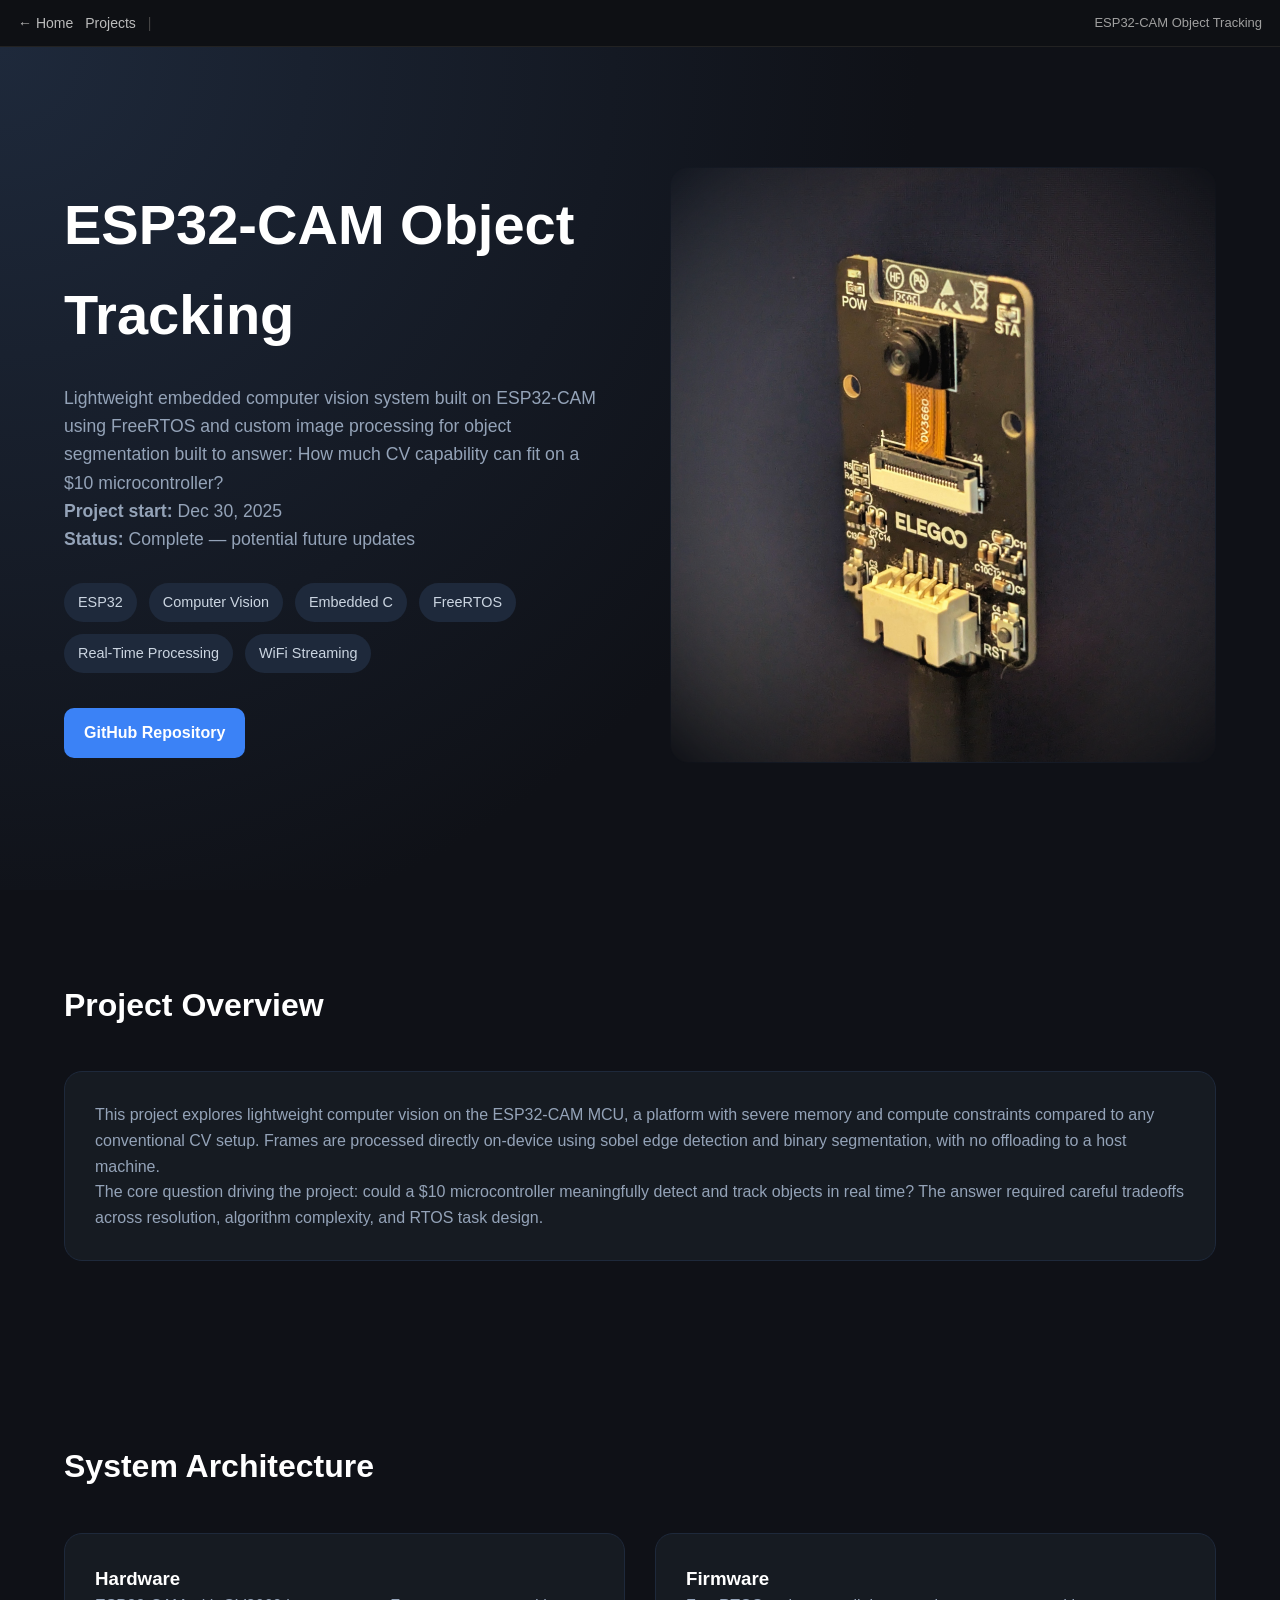
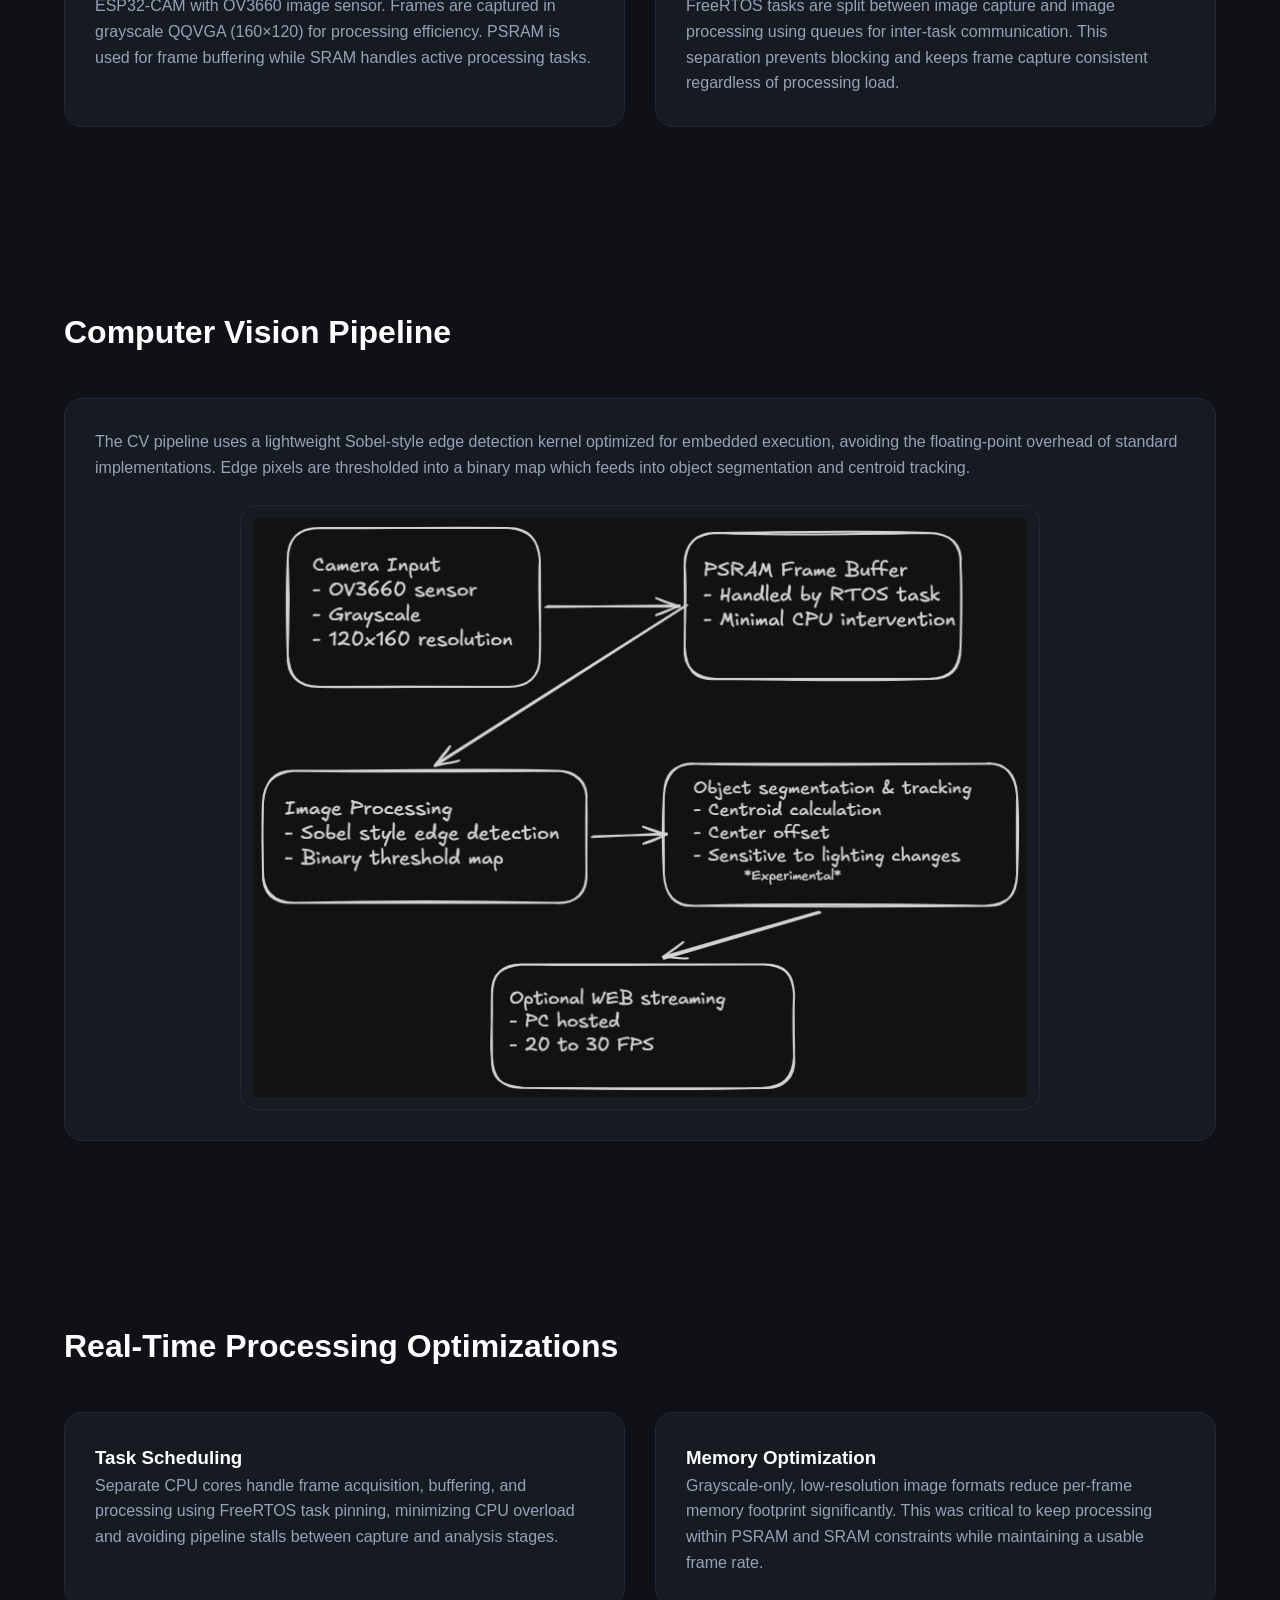
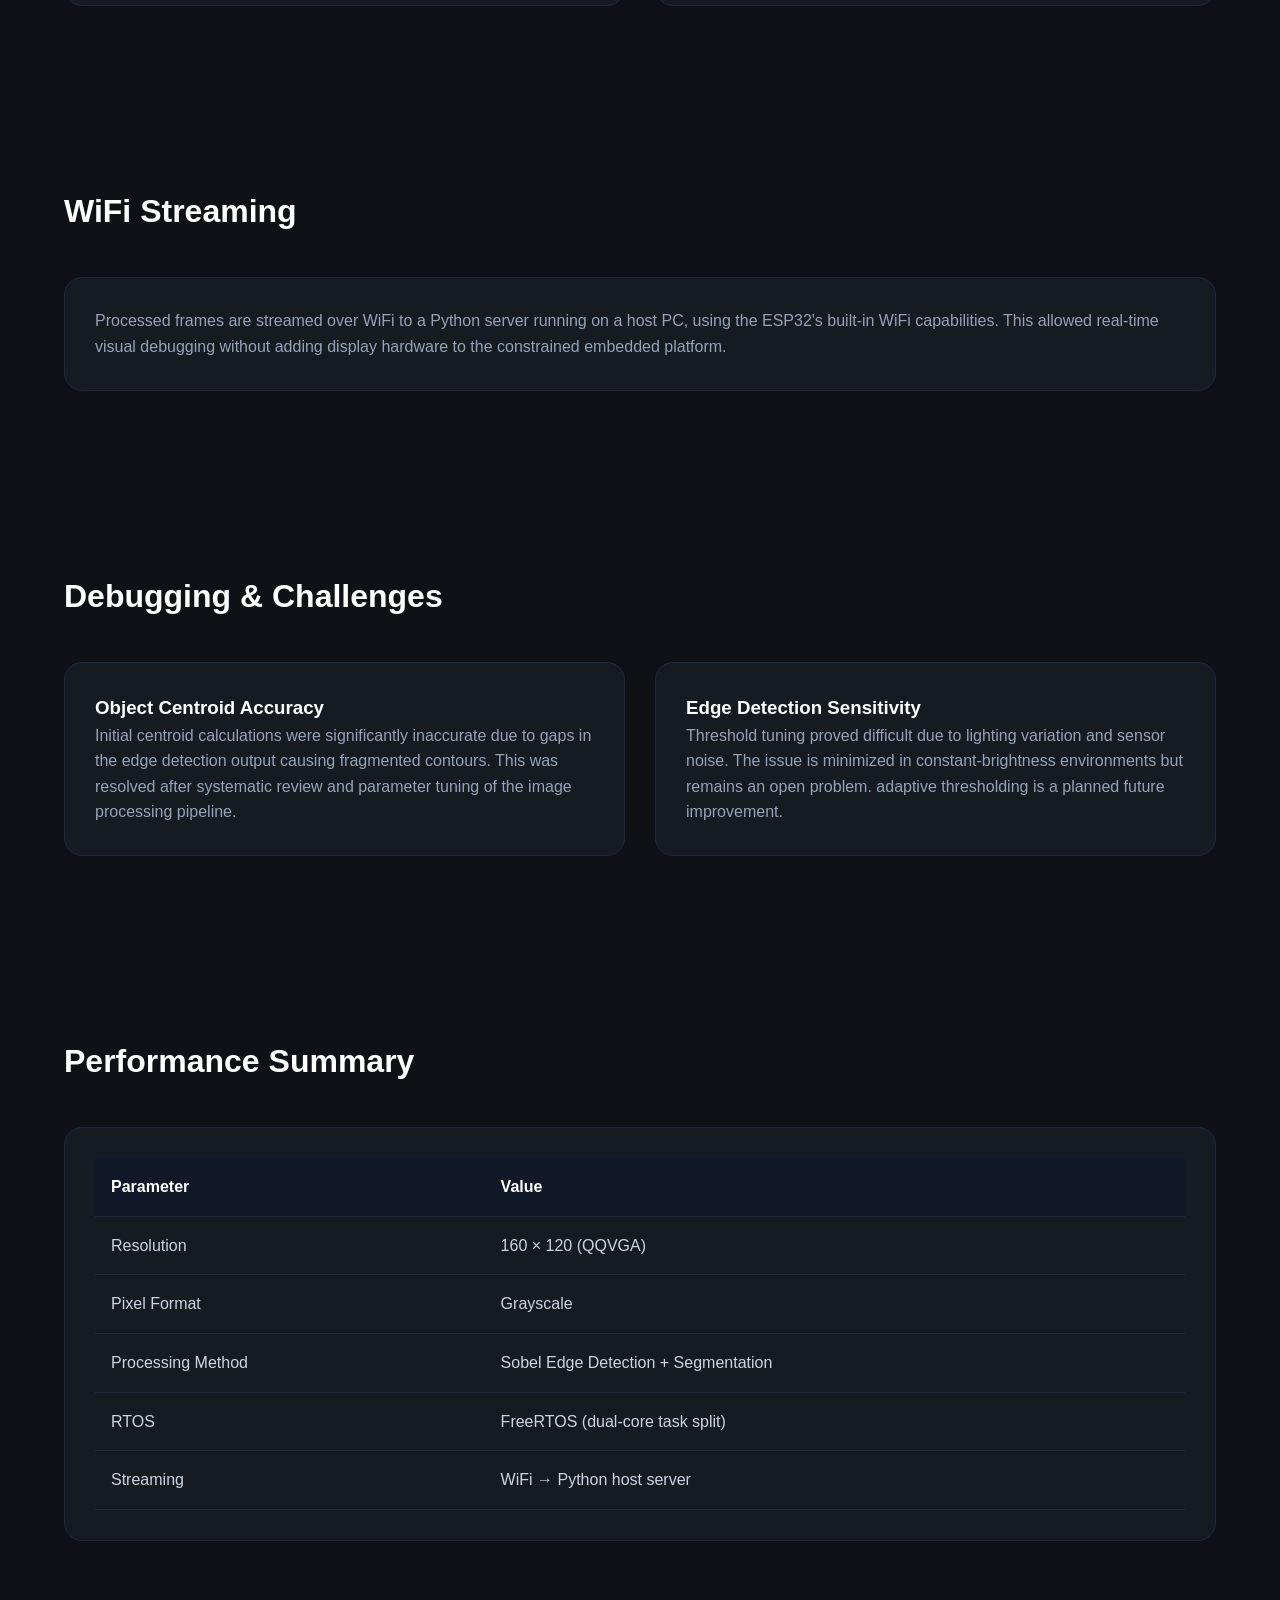
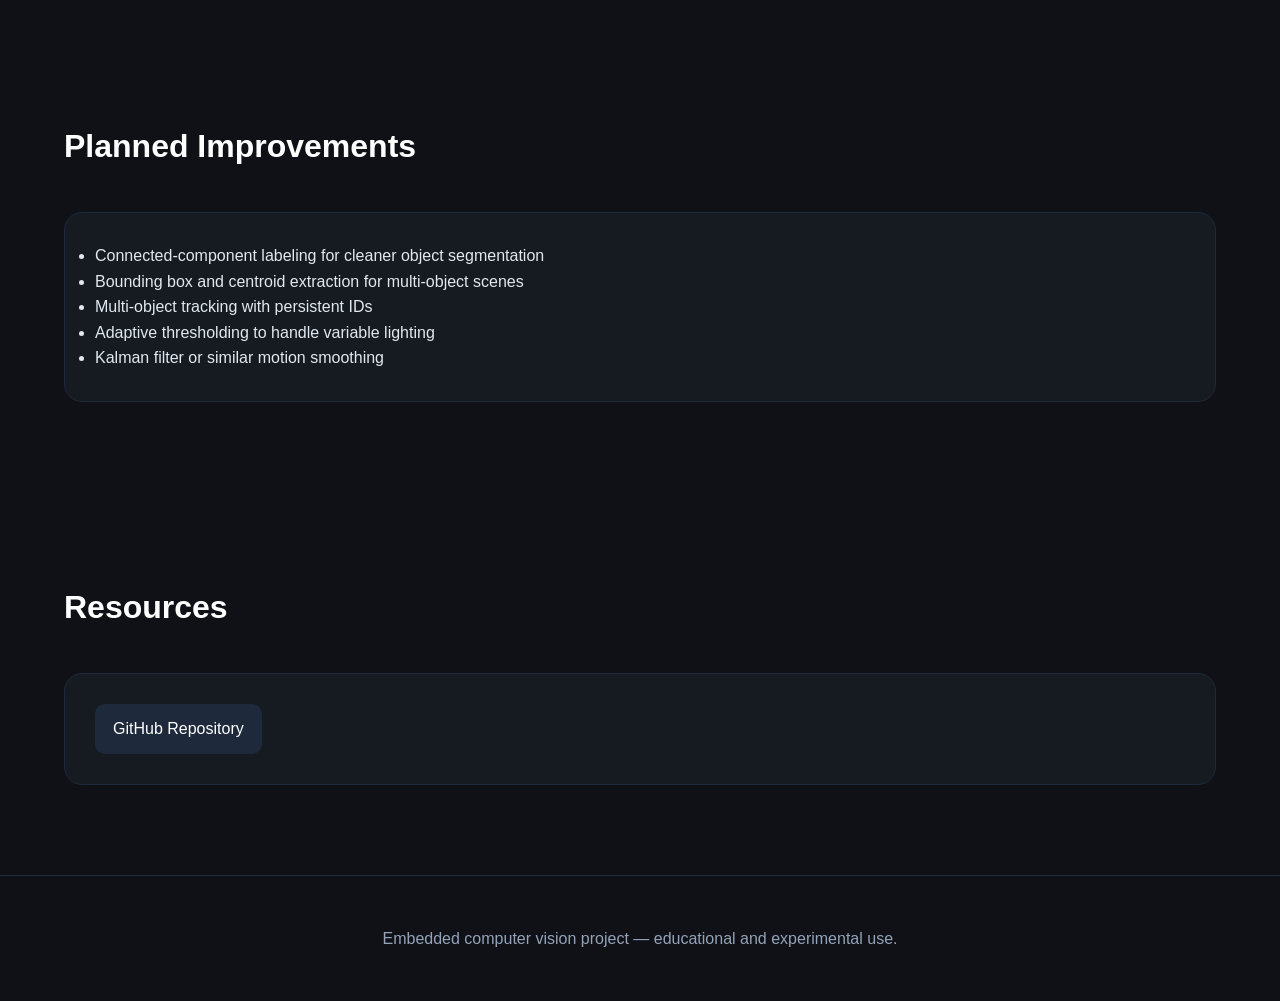
==== commit ad73d20b: "strenghthened visuals and text" ====
--- a/projects/esp32-cam.html
+++ b/projects/esp32-cam.html
@@ -3,9 +3,7 @@
 <head>
   <meta charset="UTF-8" />
   <meta name="viewport" content="width=device-width, initial-scale=1.0"/>
-
-  <title>ESP32-CAM Object Tracking</title>
-
+  <title>ESP32-CAM Object Tracking — Sohum Nigam</title>
   <link rel="stylesheet" href="../assets/CSS/esp_cam_style.css">
 </head>
 
@@ -29,11 +27,12 @@
 
         <p>
           Lightweight embedded computer vision system built on ESP32-CAM using
-          FreeRTOS and custom image processing for object segmentation.
-        </p>
-
-        <p>Project start: Dec 30, 2025</p>
-        <p>Status: Potential Future Updates</p>
+          FreeRTOS and custom image processing for object segmentation built
+          to answer: How much CV capability can fit on a $10 microcontroller?
+        </p>
+
+        <p><strong>Project start:</strong> Dec 30, 2025</p>
+        <p><strong>Status:</strong> Complete — potential future updates</p>
 
         <div class="tags">
           <div class="tag">ESP32</div>
@@ -45,12 +44,11 @@
         </div>
 
         <div class="hero-buttons">
-          <a href="https://github.com/SohumNigam/ELEGOO-ESP32-Camera" class="btn btn-primary">GitHub</a>
-        </div>
-
-      </div>
-
-      <!-- OPTIONAL: keep only if you really want hero image -->
+          <a href="https://github.com/SohumNigam/ELEGOO-ESP32-Camera" class="btn btn-primary">GitHub Repository</a>
+        </div>
+
+      </div>
+
       <div class="hero-image">
         <img src="../assets/Images/ESP32_CAM_Hero.jpg" alt="ESP32-CAM Object Tracking">
       </div>
@@ -69,18 +67,17 @@
       <div class="card">
 
         <p>
-          This project explores lightweight computer vision on ESP32-CAM MCU.
-          Frames are processed directly on-device using edge detection and segmentation.
-        </p>
-
-        <p>
-          The goal was to evaluate real-time image processing under strict memory and compute constraints.
-        </p>
-
-        <!-- Optional single photo ONLY if useful -->
-        <!--
-        <p><em>Optional: add a single annotated photo of setup if needed</em></p>
-        -->
+          This project explores lightweight computer vision on the ESP32-CAM MCU,
+          a platform with severe memory and compute constraints compared to any
+          conventional CV setup. Frames are processed directly on-device using sobel
+          edge detection and binary segmentation, with no offloading to a host machine.
+        </p>
+
+        <p>
+          The core question driving the project: could a $10 microcontroller
+          meaningfully detect and track objects in real time? The answer required
+          careful tradeoffs across resolution, algorithm complexity, and RTOS task design.
+        </p>
 
       </div>
 
@@ -98,43 +95,29 @@
       <div class="grid-2">
 
         <div class="card">
-
           <h3>Hardware</h3>
-
-          <p>
-            ESP32-CAM with OV2640 sensor. Frames captured in grayscale QQVGA for efficiency.
-          </p>
-
-          <p>
-            PSRAM used for buffering while SRAM handles processing tasks.
-          </p>
-
-          <!-- removed diagram -->
-
-        </div>
-
-        <div class="card">
-
+          <p>
+            ESP32-CAM with OV3660 image sensor. Frames are captured in grayscale
+            QQVGA (160×120) for processing efficiency. PSRAM is used for frame
+            buffering while SRAM handles active processing tasks.
+          </p>
+        </div>
+
+        <div class="card">
           <h3>Firmware</h3>
-
-          <p>
-            FreeRTOS tasks are split between image capture and processing using queues.
-          </p>
-
-          <p>
-            This prevents blocking and improves frame consistency.
-          </p>
-
-          <!-- removed flowchart -->
-
-        </div>
-
-      </div>
-
-    </div>
-  </section>
-
-    <!-- CV PIPELINE -->
+          <p>
+            FreeRTOS tasks are split between image capture and image processing
+            using queues for inter-task communication. This separation prevents
+            blocking and keeps frame capture consistent regardless of processing load.
+          </p>
+        </div>
+
+      </div>
+
+    </div>
+  </section>
+
+  <!-- CV PIPELINE -->
   <section>
     <div class="container">
 
@@ -145,22 +128,18 @@
       <div class="card">
 
         <p>
-          Uses lightweight Sobel-style edge detection optimized for embedded execution.
-        </p>
-
-        <p>
-          Edge pixels are thresholded into a binary map for segmentation.
-        </p>
-
-        <!-- DIAGRAM PLACEHOLDER -->
+          The CV pipeline uses a lightweight Sobel-style edge detection kernel
+          optimized for embedded execution, avoiding the floating-point overhead
+          of standard implementations. Edge pixels are thresholded into a binary
+          map which feeds into object segmentation and centroid tracking.
+        </p>
+
         <div class="diagram-container">
-
-          <img 
-            src="../assets/Images/ESP32_CAM_Pipeline.png" 
+          <img
+            src="../assets/Images/ESP32_CAM_Pipeline.png"
             alt="Computer Vision Pipeline Diagram"
             class="diagram-image"
           >
-
         </div>
 
       </div>
@@ -179,23 +158,21 @@
       <div class="grid-2">
 
         <div class="card">
-
           <h3>Task Scheduling</h3>
-
-          <p>
-            Separate CPU cores handle frame acquisition, buffering and processing using FreeRTOS to minimize CPU overload.
-          </p>
-
-        </div>
-
-        <div class="card">
-
+          <p>
+            Separate CPU cores handle frame acquisition, buffering, and processing
+            using FreeRTOS task pinning, minimizing CPU overload and avoiding
+            pipeline stalls between capture and analysis stages.
+          </p>
+        </div>
+
+        <div class="card">
           <h3>Memory Optimization</h3>
-
-          <p>
-            Implements grayscale, low-resolution image formats only to optimize processing framerate and CPU load under PSRAM and SRAM constraints.
-          </p>
-
+          <p>
+            Grayscale-only, low-resolution image formats reduce per-frame memory
+            footprint significantly. This was critical to keep processing within
+            PSRAM and SRAM constraints while maintaining a usable frame rate.
+          </p>
         </div>
 
       </div>
@@ -214,11 +191,10 @@
       <div class="card">
 
         <p>
-          Frames are streamed over WiFi for debugging and visualization on a host PC python server using the ESP32 Wifi capibilities.
-        </p>
-
-        <p>
-          Used primarily for debugging and visualization.
+          Processed frames are streamed over WiFi to a Python server running
+          on a host PC, using the ESP32's built-in WiFi capabilities.
+          This allowed real-time visual debugging without adding display hardware
+          to the constrained embedded platform.
         </p>
 
       </div>
@@ -231,30 +207,28 @@
     <div class="container">
 
       <div class="section-title">
-        <h2>Debugging</h2>
+        <h2>Debugging &amp; Challenges</h2>
       </div>
 
       <div class="grid-2">
-
-        <div class="card">
-
-          <h3>Edge Detection</h3>
-
-          <p>
-            Threshold tuning was required due to lighting variation and noise. Issue still persists but is minimized in constant brightness environments.
-          </p>
-
-        </div>
-
-        <div class="card">
-
-          <h3>Object tracking</h3>
-
-          <p>
-            Object centroid calculation was significantly inaccurate due to gaps in the edge detection and segmentation logic. Was solved after reviewing and tuning parameters in the image processing pipline. 
-          </p>
-
-        </div>
+        <div class="card">
+          <h3>Object Centroid Accuracy</h3>
+          <p>
+            Initial centroid calculations were significantly inaccurate due to gaps
+            in the edge detection output causing fragmented contours. This was resolved
+            after systematic review and parameter tuning of the image processing pipeline.
+          </p>
+        </div>
+
+        <div class="card">
+          <h3>Edge Detection Sensitivity</h3>
+          <p>
+            Threshold tuning proved difficult due to lighting variation and sensor
+            noise. The issue is minimized in constant-brightness environments but
+            remains an open problem. adaptive thresholding is a planned future improvement.
+          </p>
+        </div>
+
 
       </div>
 
@@ -266,28 +240,25 @@
     <div class="container">
 
       <div class="section-title">
-        <h2>Performance</h2>
+        <h2>Performance Summary</h2>
       </div>
 
       <div class="card">
 
         <table>
-
           <thead>
             <tr>
               <th>Parameter</th>
               <th>Value</th>
             </tr>
           </thead>
-
           <tbody>
-            <tr><td>Resolution</td><td>160 x 120</td></tr>
+            <tr><td>Resolution</td><td>160 × 120 (QQVGA)</td></tr>
             <tr><td>Pixel Format</td><td>Grayscale</td></tr>
-            <tr><td>Processing</td><td>Edge Segmentation</td></tr>
-            <tr><td>RTOS</td><td>FreeRTOS</td></tr>
-            <tr><td>Streaming</td><td>WiFi</td></tr>
+            <tr><td>Processing Method</td><td>Sobel Edge Detection + Segmentation</td></tr>
+            <tr><td>RTOS</td><td>FreeRTOS (dual-core task split)</td></tr>
+            <tr><td>Streaming</td><td>WiFi → Python host server</td></tr>
           </tbody>
-
         </table>
 
       </div>
@@ -300,17 +271,17 @@
     <div class="container">
 
       <div class="section-title">
-        <h2>Future Changes</h2>
+        <h2>Planned Improvements</h2>
       </div>
 
       <div class="card">
 
         <ul>
-          <li>Connected-component segmentation</li>
-          <li>Bounding box + centroid extraction</li>
-          <li>Multi-object tracking</li>
-          <li>Adaptive thresholding</li>
-          <li>Motion tracking filters</li>
+          <li>Connected-component labeling for cleaner object segmentation</li>
+          <li>Bounding box and centroid extraction for multi-object scenes</li>
+          <li>Multi-object tracking with persistent IDs</li>
+          <li>Adaptive thresholding to handle variable lighting</li>
+          <li>Kalman filter or similar motion smoothing</li>
         </ul>
 
       </div>
@@ -327,9 +298,9 @@
       </div>
 
       <div class="card">
-
-        <a href="https://github.com/SohumNigam/ELEGOO-ESP32-Camera">GitHub Repository</a>
-
+        <div class="resource-links">
+          <a href="https://github.com/SohumNigam/ELEGOO-ESP32-Camera">GitHub Repository</a>
+        </div>
       </div>
 
     </div>
@@ -337,10 +308,8 @@
 
   <!-- FOOTER -->
   <footer>
-    <p>
-      Embedded computer vision project for educational and experimental use.
-    </p>
+    <p>Embedded computer vision project — educational and experimental use.</p>
   </footer>
 
 </body>
-</html>+</html>
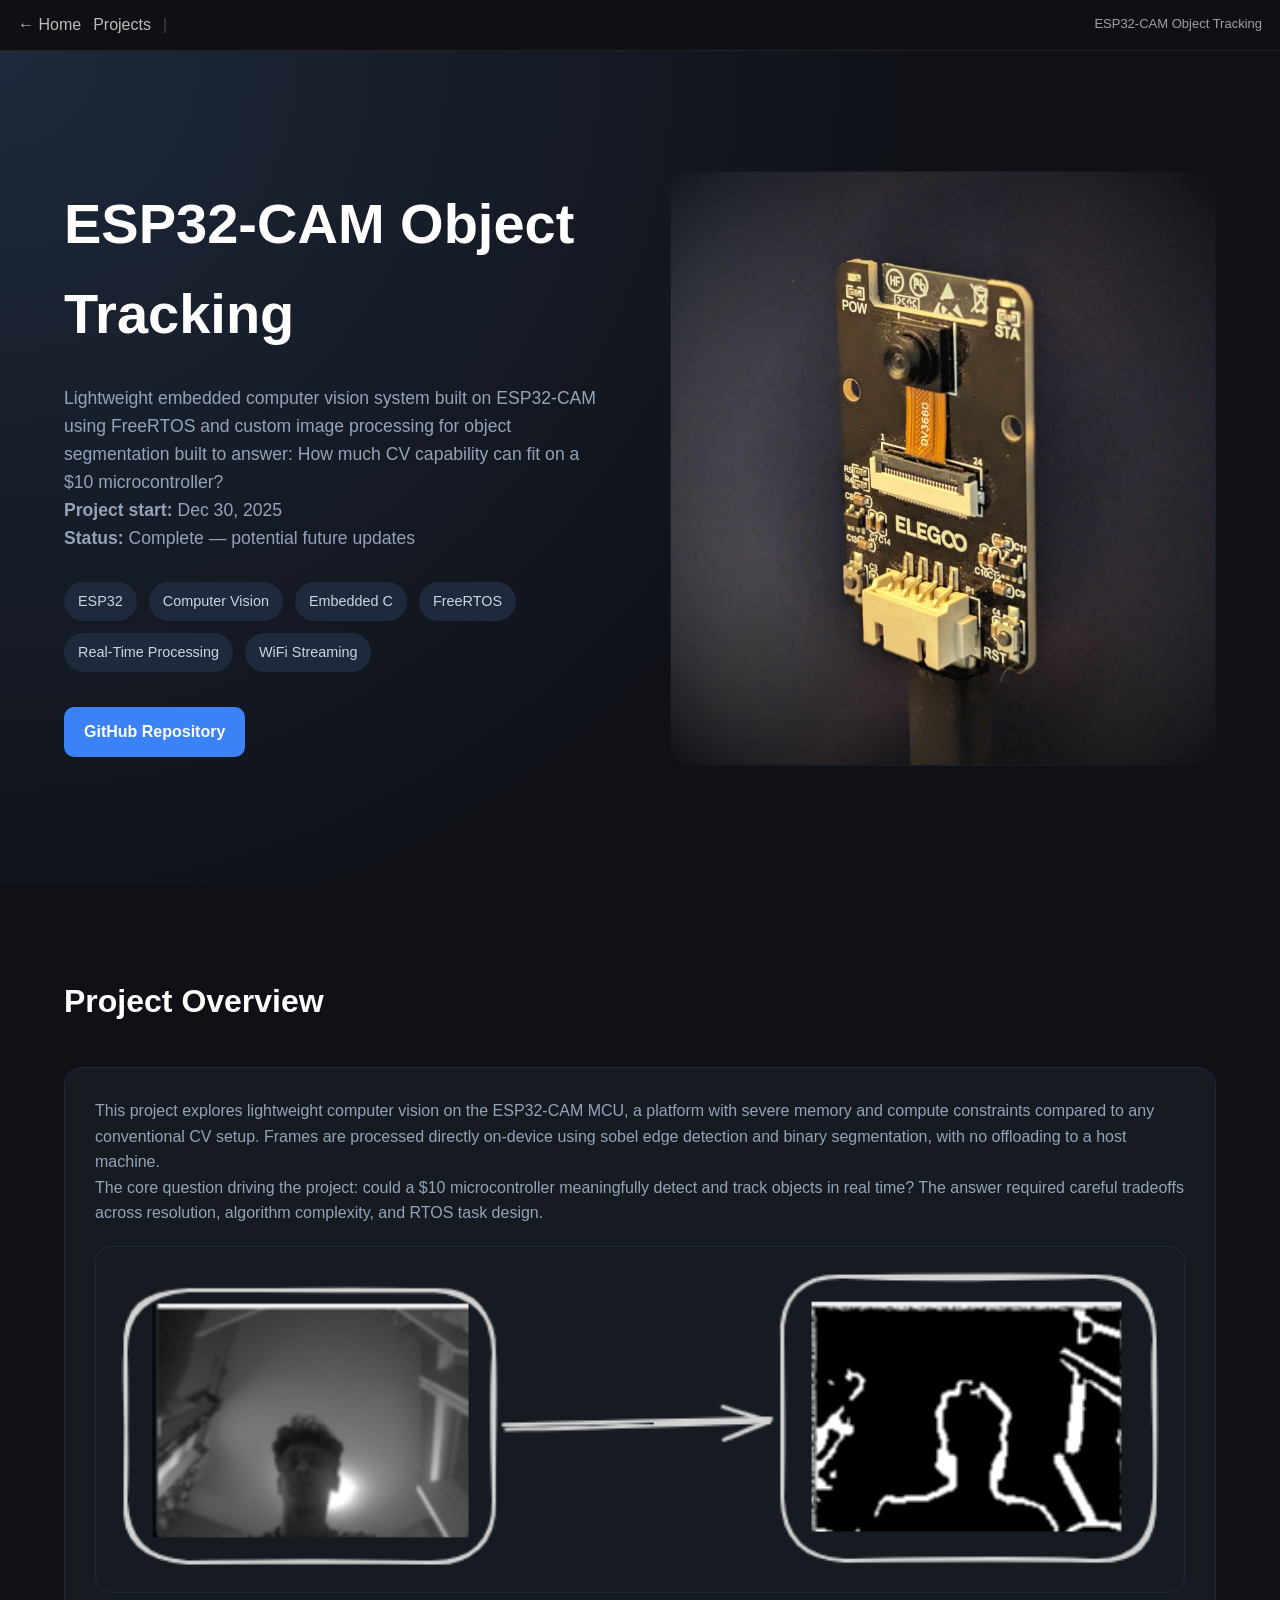
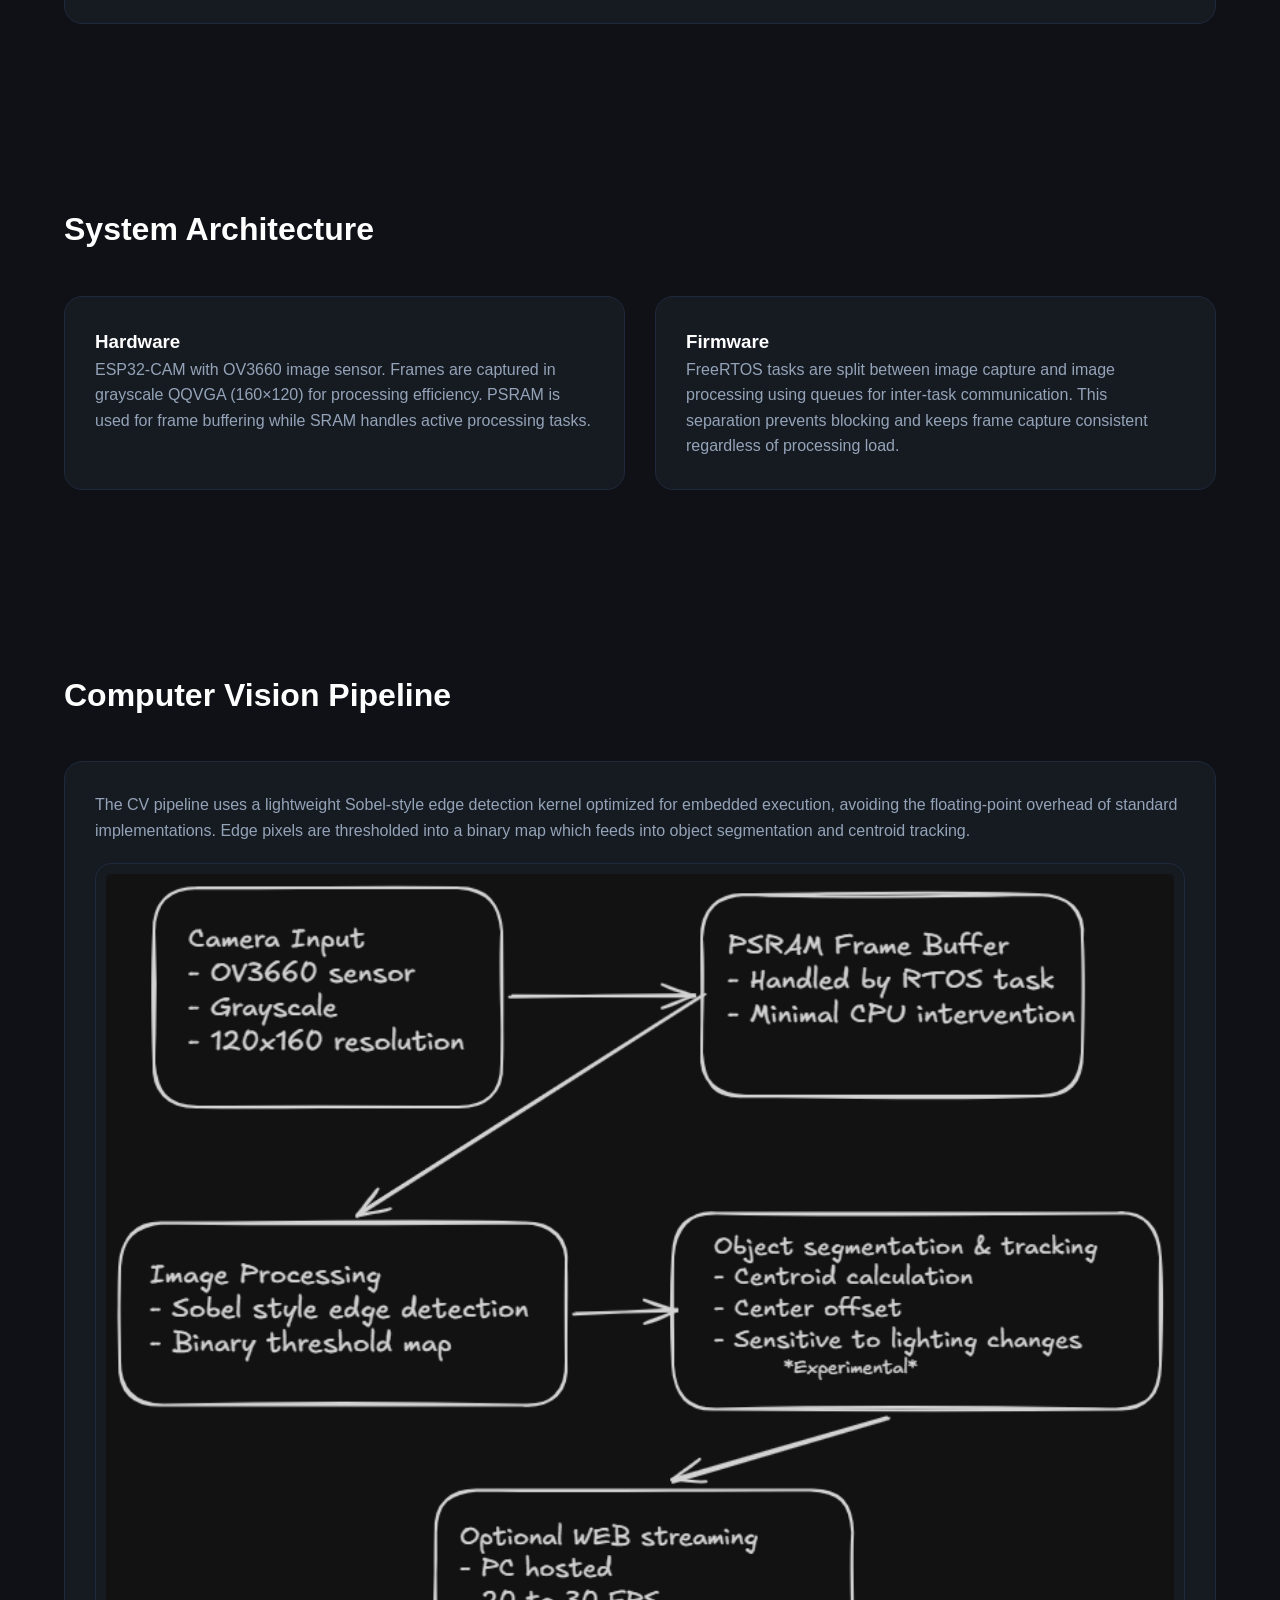
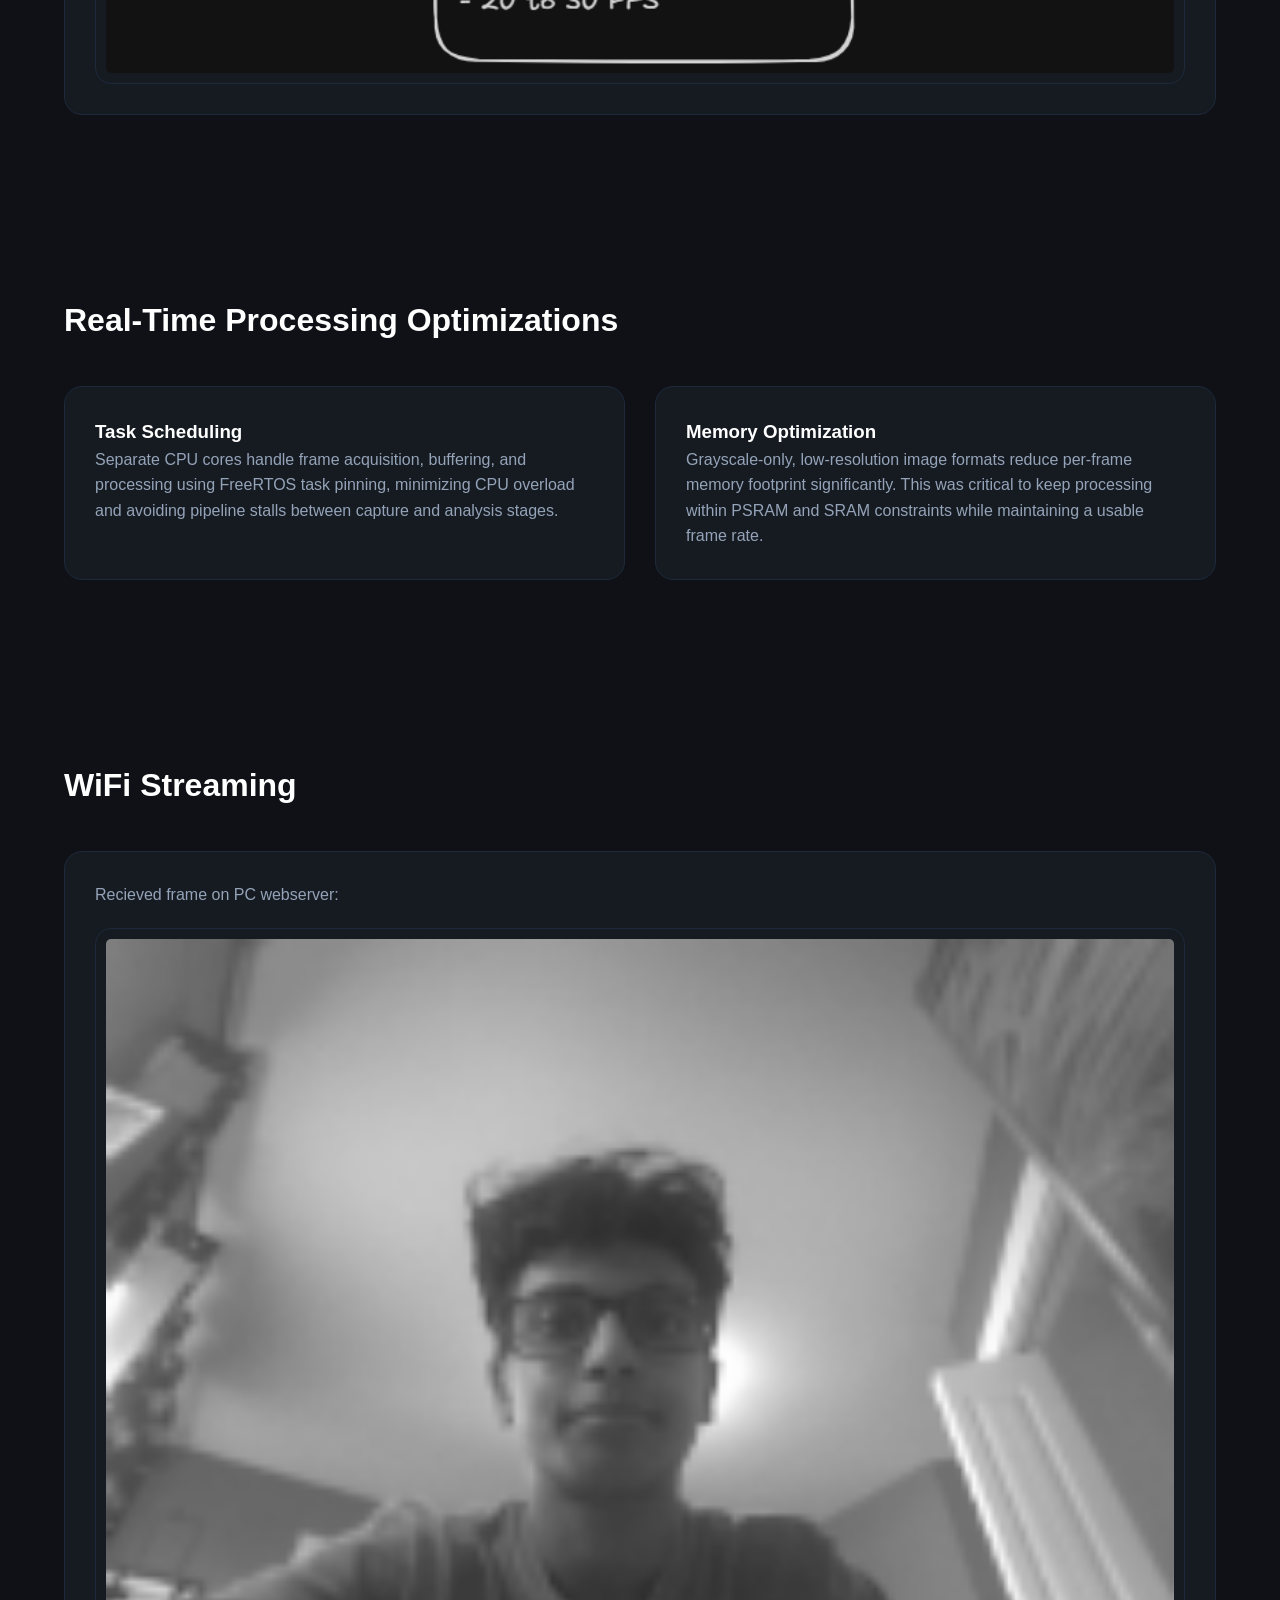
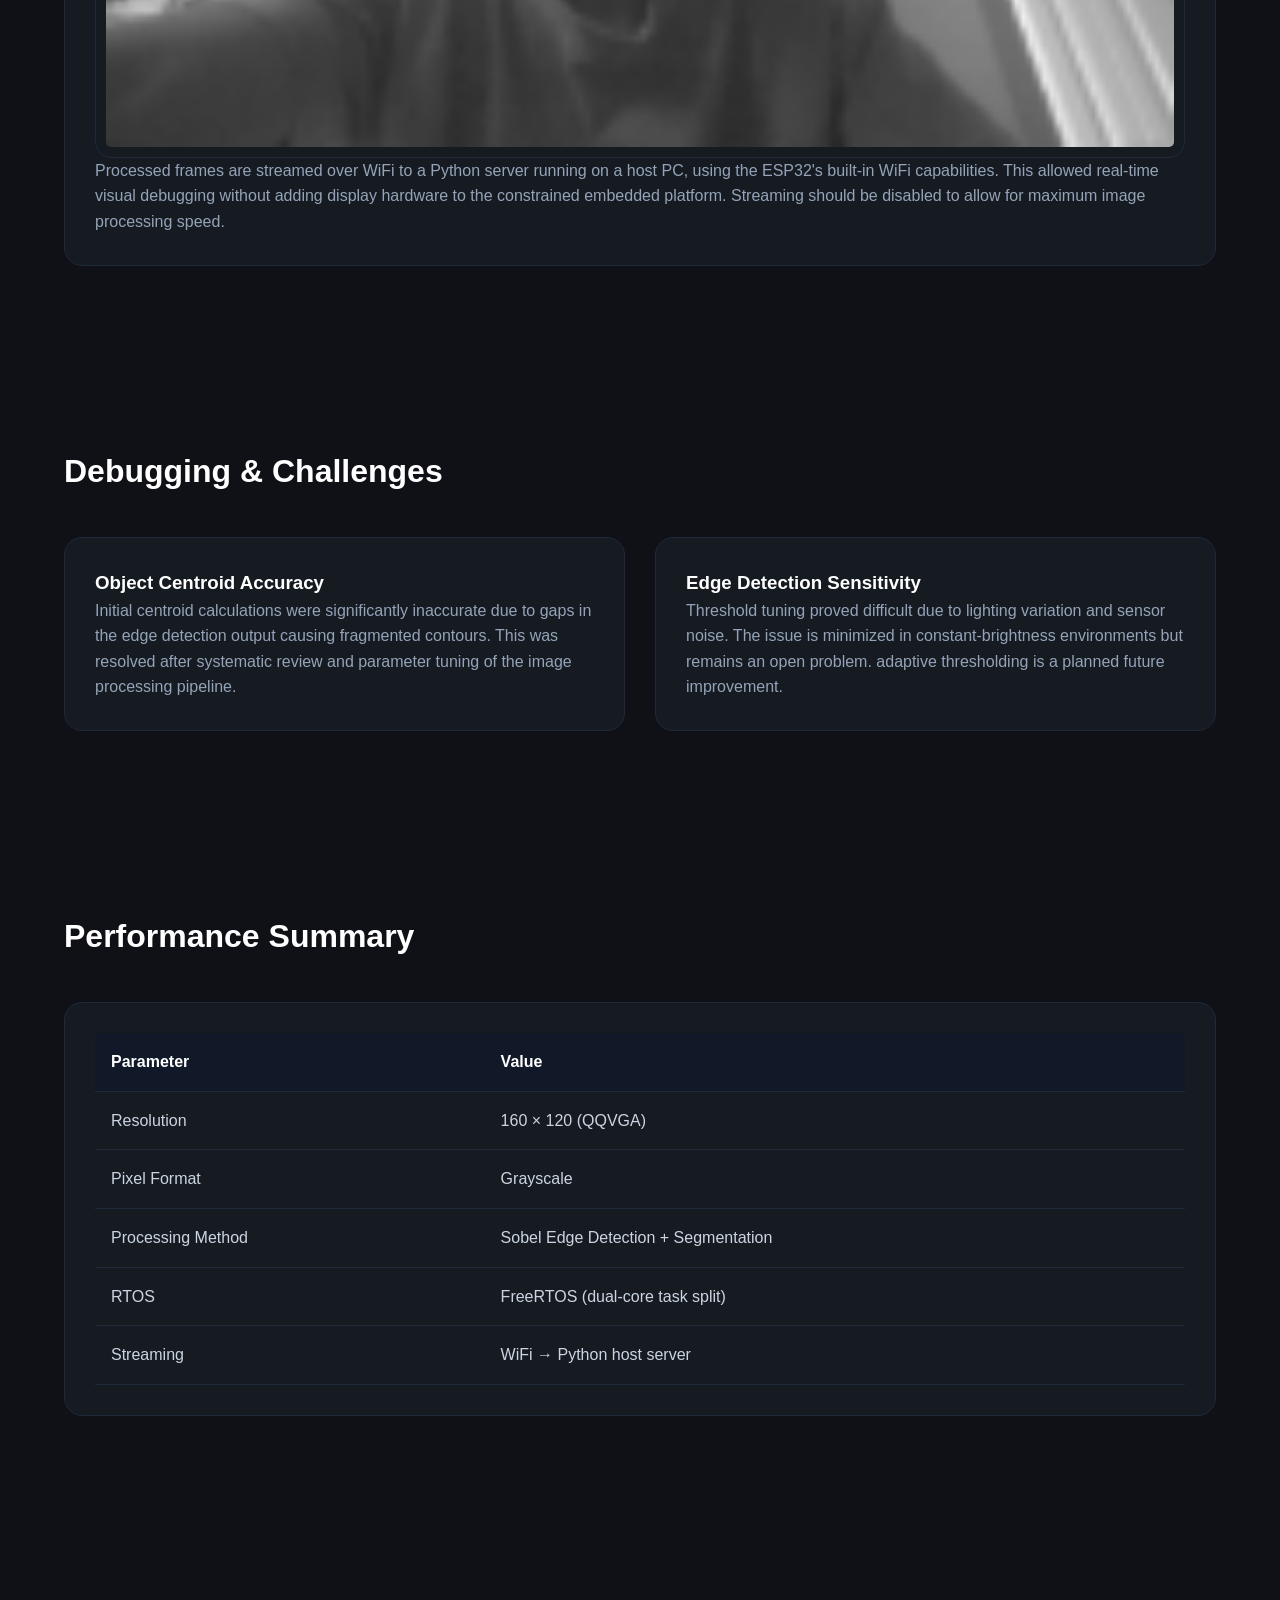
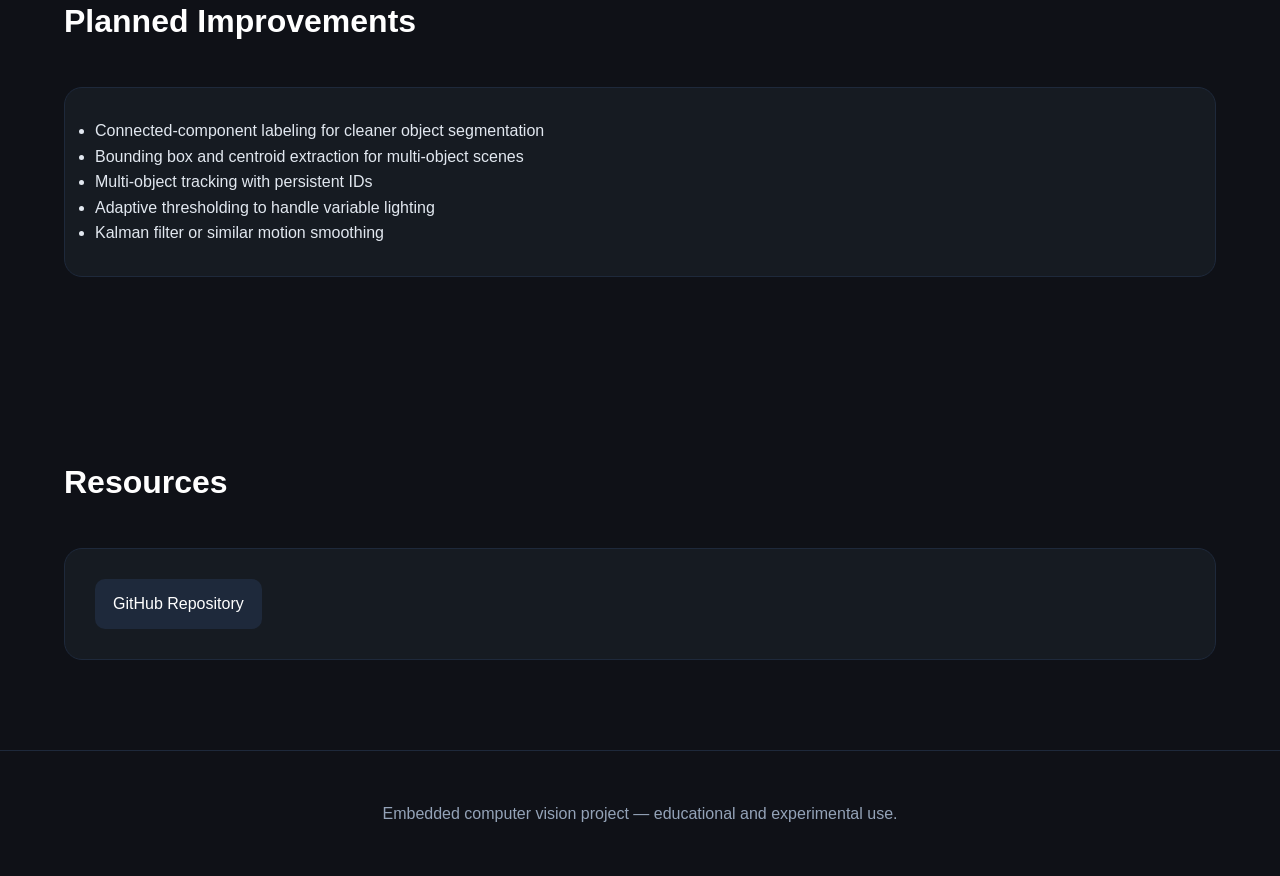
==== commit 0564dec2: "ESP_CAM page updates" ====
--- a/projects/esp32-cam.html
+++ b/projects/esp32-cam.html
@@ -79,6 +79,14 @@
           careful tradeoffs across resolution, algorithm complexity, and RTOS task design.
         </p>
 
+        <div class="image-container">
+          <img
+            src="../assets/Images/ESP32_Camera_Overview.png"
+            alt="Computer Vision Overview Diagram"
+            class="diagram-image"
+          >
+        </div>
+
       </div>
 
     </div>
@@ -134,7 +142,7 @@
           map which feeds into object segmentation and centroid tracking.
         </p>
 
-        <div class="diagram-container">
+        <div class="image-container">
           <img
             src="../assets/Images/ESP32_CAM_Pipeline.png"
             alt="Computer Vision Pipeline Diagram"
@@ -189,13 +197,28 @@
       </div>
 
       <div class="card">
+        
+        <p>
+        Recieved frame on PC webserver:
+        </p>
+
+        <div class="image-container">
+          <img
+            src="../assets/Images/ESP32_CAM_WebView.png"
+            alt="Computer Vision Pipeline Diagram"
+            class="diagram-image"
+          >
+        </div>
+
+
 
         <p>
           Processed frames are streamed over WiFi to a Python server running
           on a host PC, using the ESP32's built-in WiFi capabilities.
           This allowed real-time visual debugging without adding display hardware
-          to the constrained embedded platform.
-        </p>
+          to the constrained embedded platform. Streaming should be disabled  to allow for maximum image processing speed.
+        </p>
+
 
       </div>
 
--- a/assets/CSS/esp_cam_style.css
+++ b/assets/CSS/esp_cam_style.css
@@ -13,6 +13,12 @@
   line-height: 1.6;
 }
 
+a {
+  text-decoration: none;
+}
+
+/* NAV */
+
 .project-nav {
   position: sticky;
   top: 0;
@@ -25,13 +31,12 @@
   backdrop-filter: blur(10px);
   border-bottom: 1px solid #222;
 
-  font-size: 14px;
+  font-size: 16px;
   z-index: 100;
 }
 
 .project-nav a {
   color: #e6e6e6;
-  text-decoration: none;
   opacity: 0.8;
   transition: 0.2s ease;
 }
@@ -51,6 +56,8 @@
   font-size: 13px;
 }
 
+/* LAYOUT */
+
 .container {
   width: 90%;
   max-width: 1200px;
@@ -61,6 +68,8 @@
   padding: 90px 0;
 }
 
+/* TYPOGRAPHY */
+
 h1, h2, h3 {
   color: white;
 }
@@ -69,16 +78,11 @@
   color: #94a3b8;
 }
 
-a {
-  text-decoration: none;
-}
-
 /* HERO */
 
 .hero {
   padding: 120px 0;
-  background:
-    radial-gradient(circle at top left, #1e293b, #0f1117 60%);
+  background: radial-gradient(circle at top left, #1e293b, #0f1117 60%);
 }
 
 .hero-content {
@@ -202,7 +206,36 @@
   gap: 20px;
 }
 
-/* PLACEHOLDER IMAGE */
+/* =========================
+   IMAGES (FIXED BEHAVIOR)
+========================= */
+
+img {
+  max-width: 100%;
+  display: block;
+}
+
+/* Unified image style inside cards */
+.diagram-image,
+.card img {
+  width: 100%;
+  border-radius: 16px;
+  border: 1px solid #1e293b;
+  background: #161b22;
+  padding: 10px;
+
+  /* IMPORTANT: no hover effects */
+  transition: none;
+}
+
+/* container for diagrams */
+.image-container {
+  margin-top: 20px;
+  display: flex;
+  justify-content: center;
+}
+
+/* PLACEHOLDER */
 
 .placeholder-img {
   width: 100%;
@@ -220,40 +253,6 @@
   font-weight: bold;
 }
 
-/* =========================
-   DIAGRAM (VISION PIPELINE)
-========================= */
-
-.diagram-container {
-  margin-top: 25px;
-  display: flex;
-  justify-content: center;
-}
-
-.diagram-image {
-  width: 100%;
-  max-width: 800px;
-
-  /* keeps it consistent with your cards */
-  border-radius: 18px;
-  border: 1px solid #1e293b;
-
-
-  /* makes it feel slightly “embedded UI” */
-  background: #161b22;
-
-  padding: 12px;
-
-  /* smooth edges + premium feel */
-  transition: transform 0.25s ease, box-shadow 0.25s ease;
-}
-
-/* hover polish (optional but nice for portfolio feel) */
-.diagram-image:hover {
-  transform: translateY(-2px);
-  box-shadow: 0 18px 45px rgba(0, 0, 0, 0.45);
-}
-
 /* TABLE */
 
 table {
@@ -274,14 +273,6 @@
 
 td {
   color: #cbd5e1;
-}
-
-/* GALLERY */
-
-.gallery img {
-  width: 100%;
-  border-radius: 14px;
-  border: 1px solid #1e293b;
 }
 
 /* RESOURCES */
@@ -316,7 +307,6 @@
 /* RESPONSIVE */
 
 @media (max-width: 768px) {
-
   .hero-text h1 {
     font-size: 2.5rem;
   }
@@ -324,5 +314,4 @@
   section {
     padding: 70px 0;
   }
-
 }
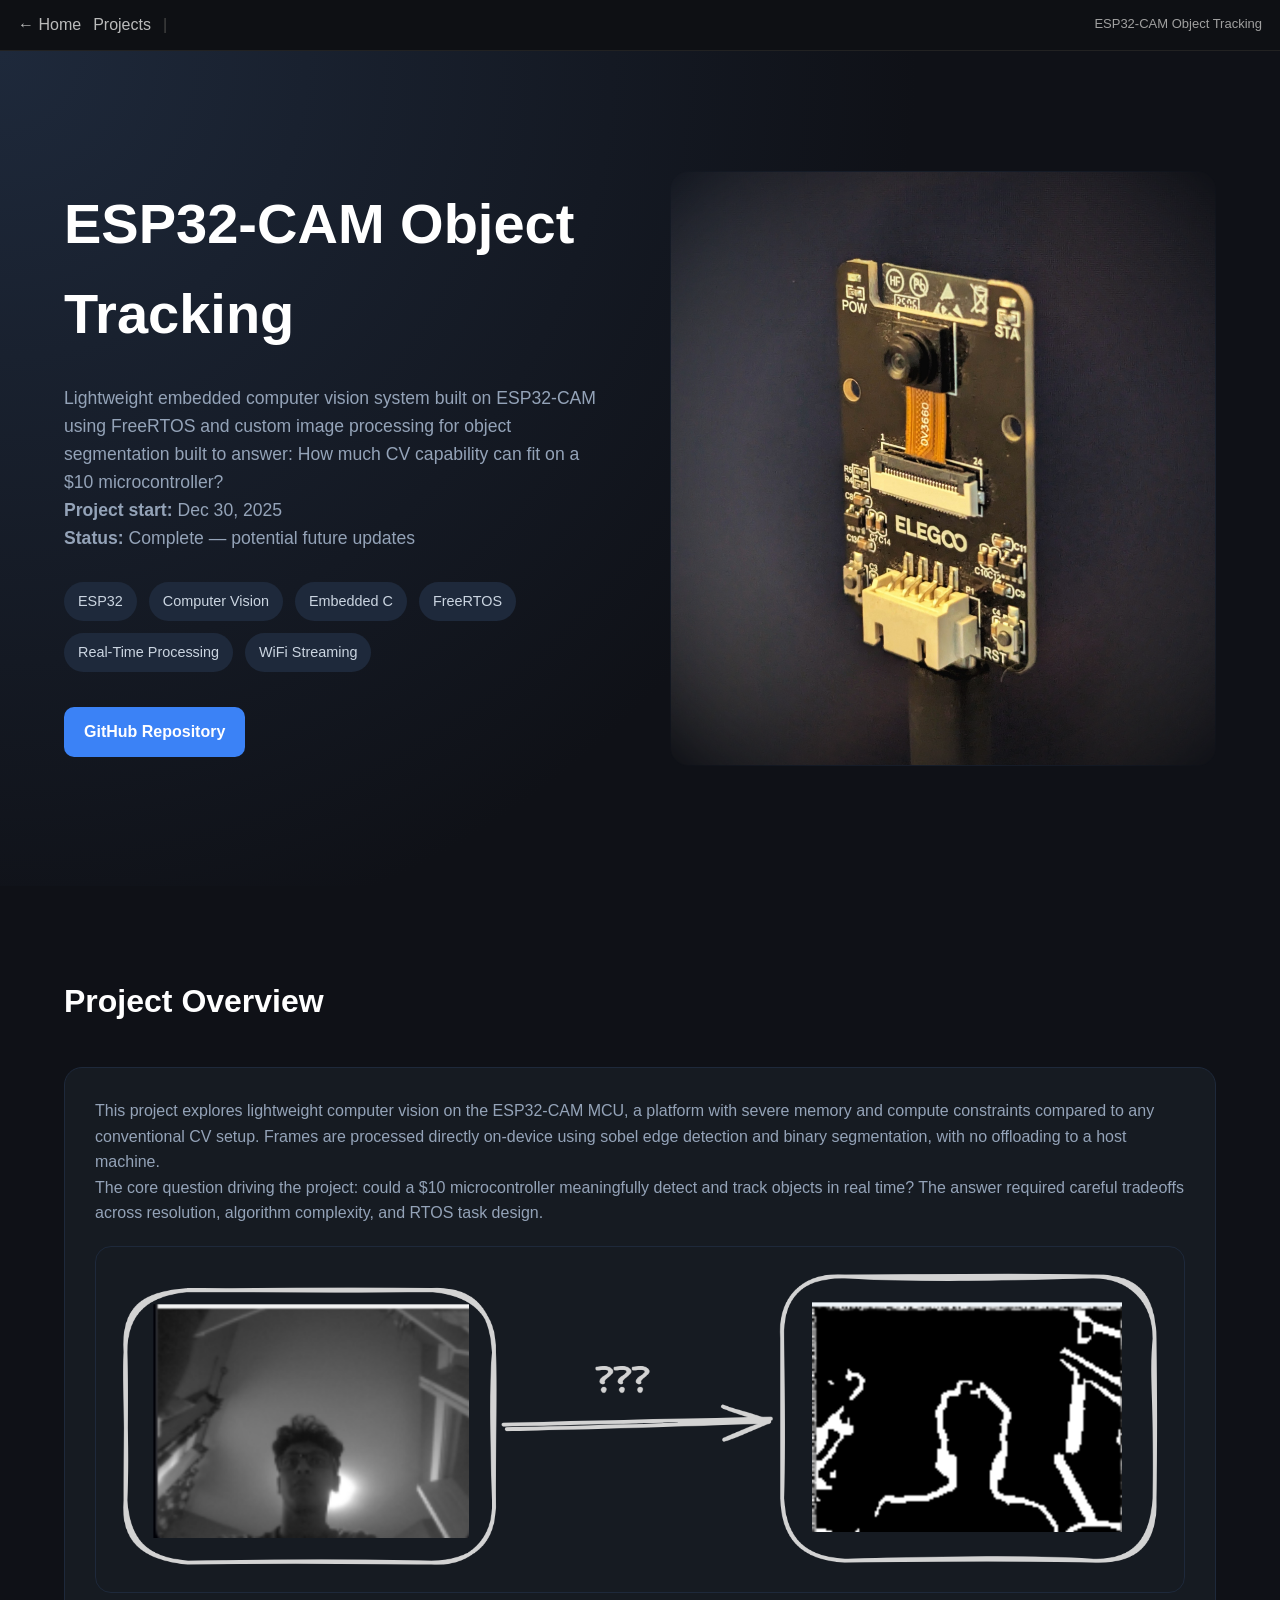
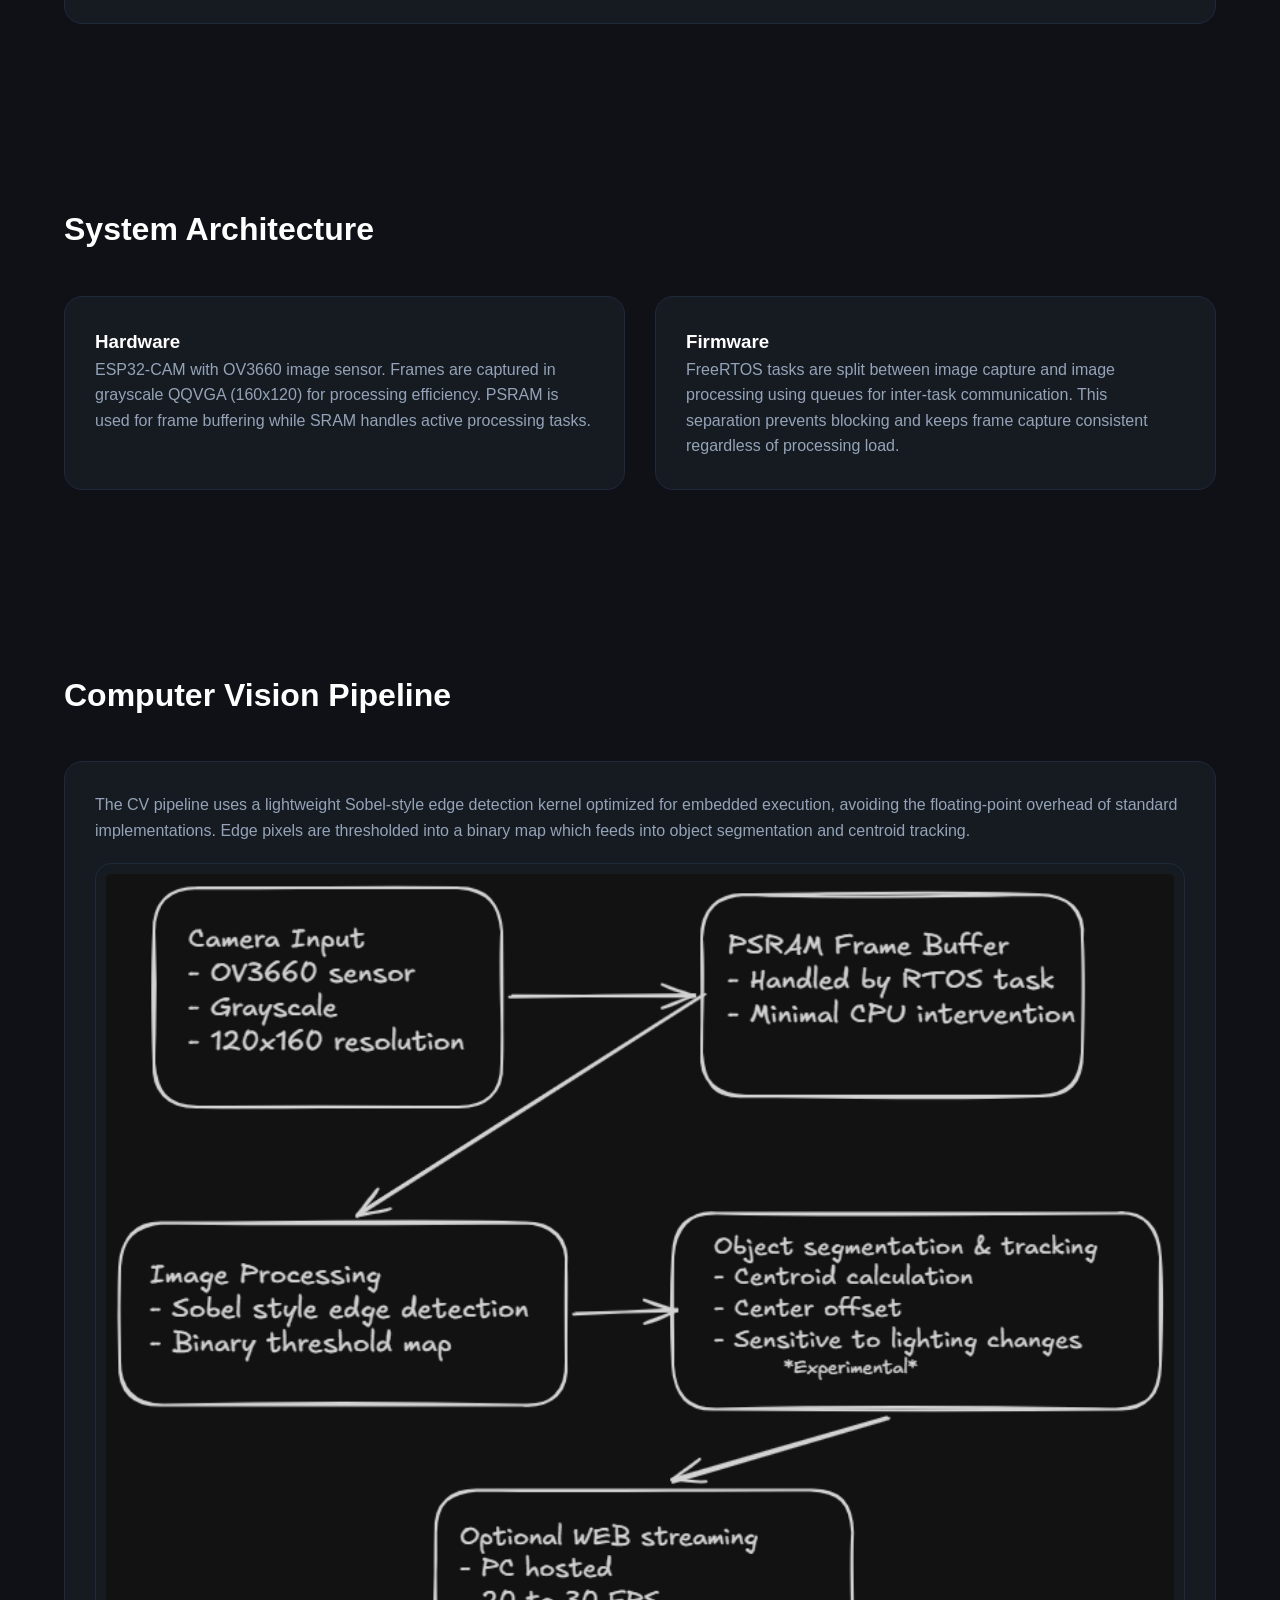
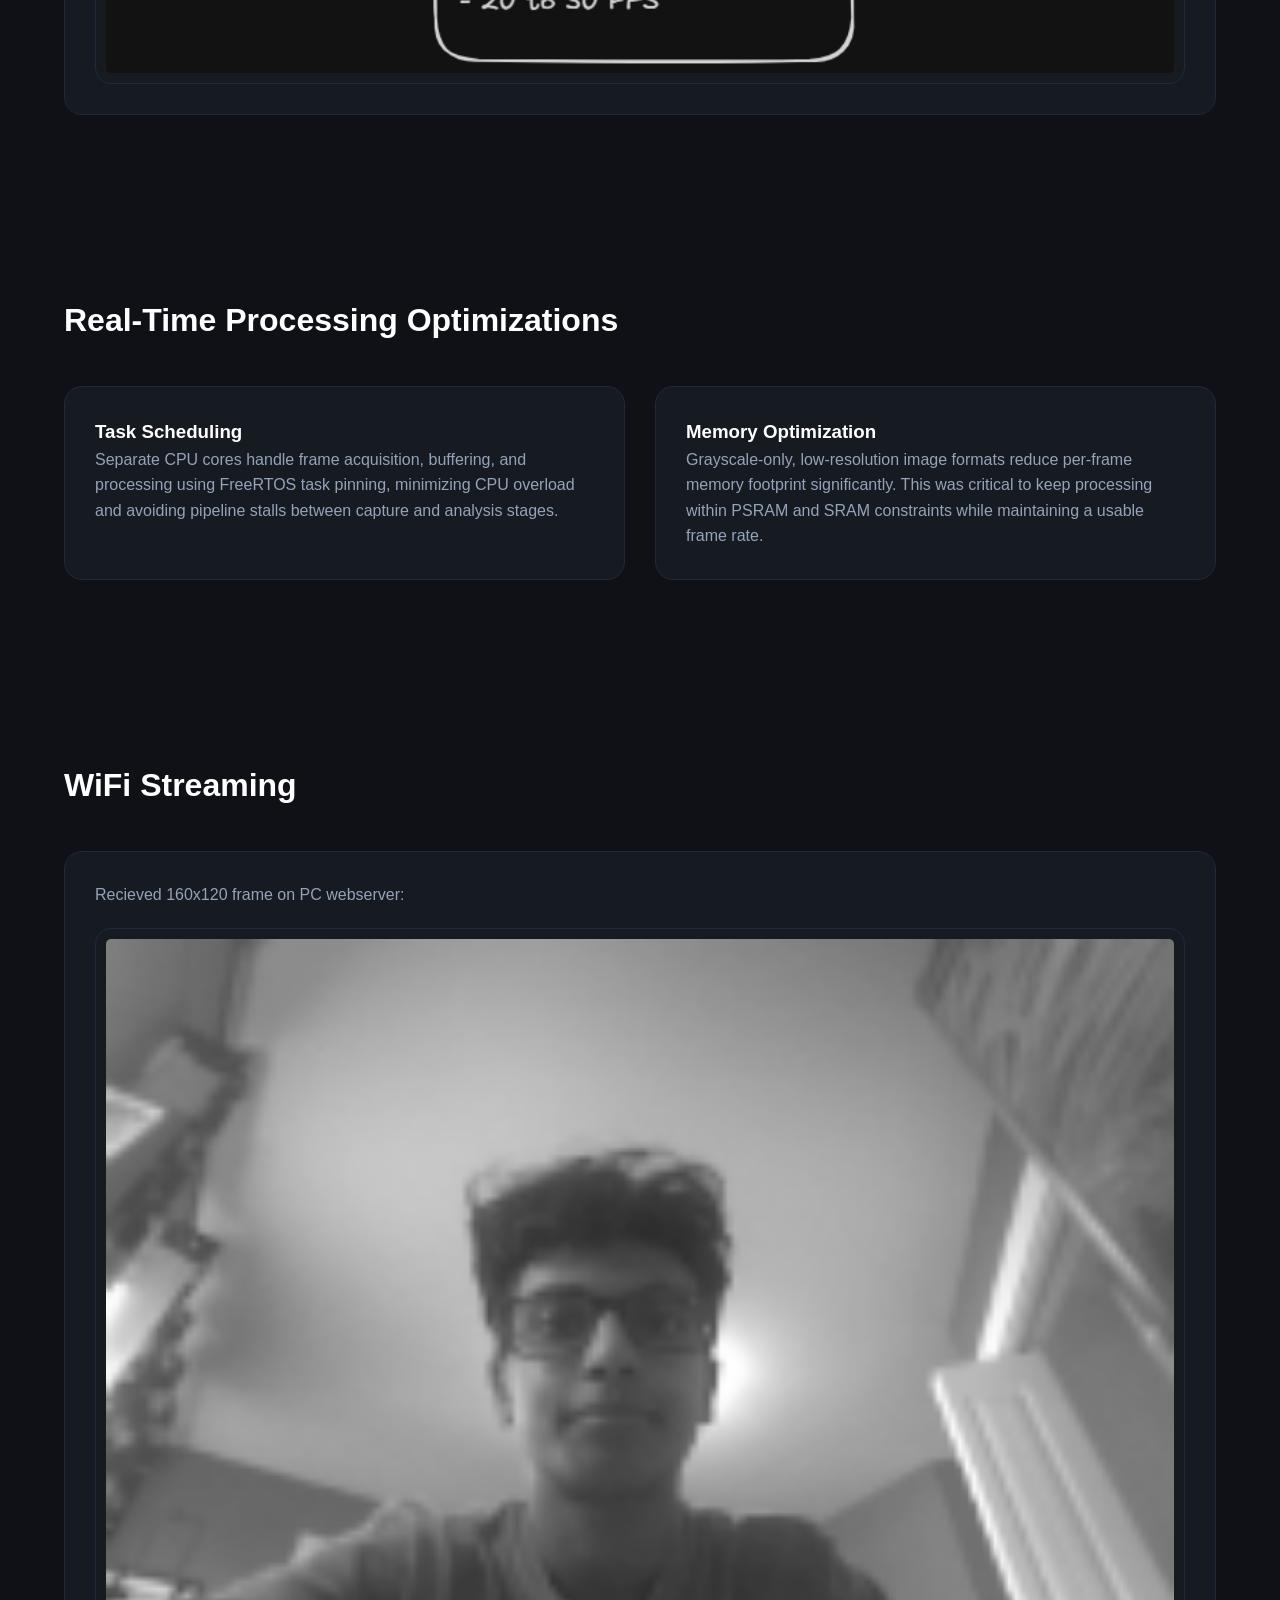
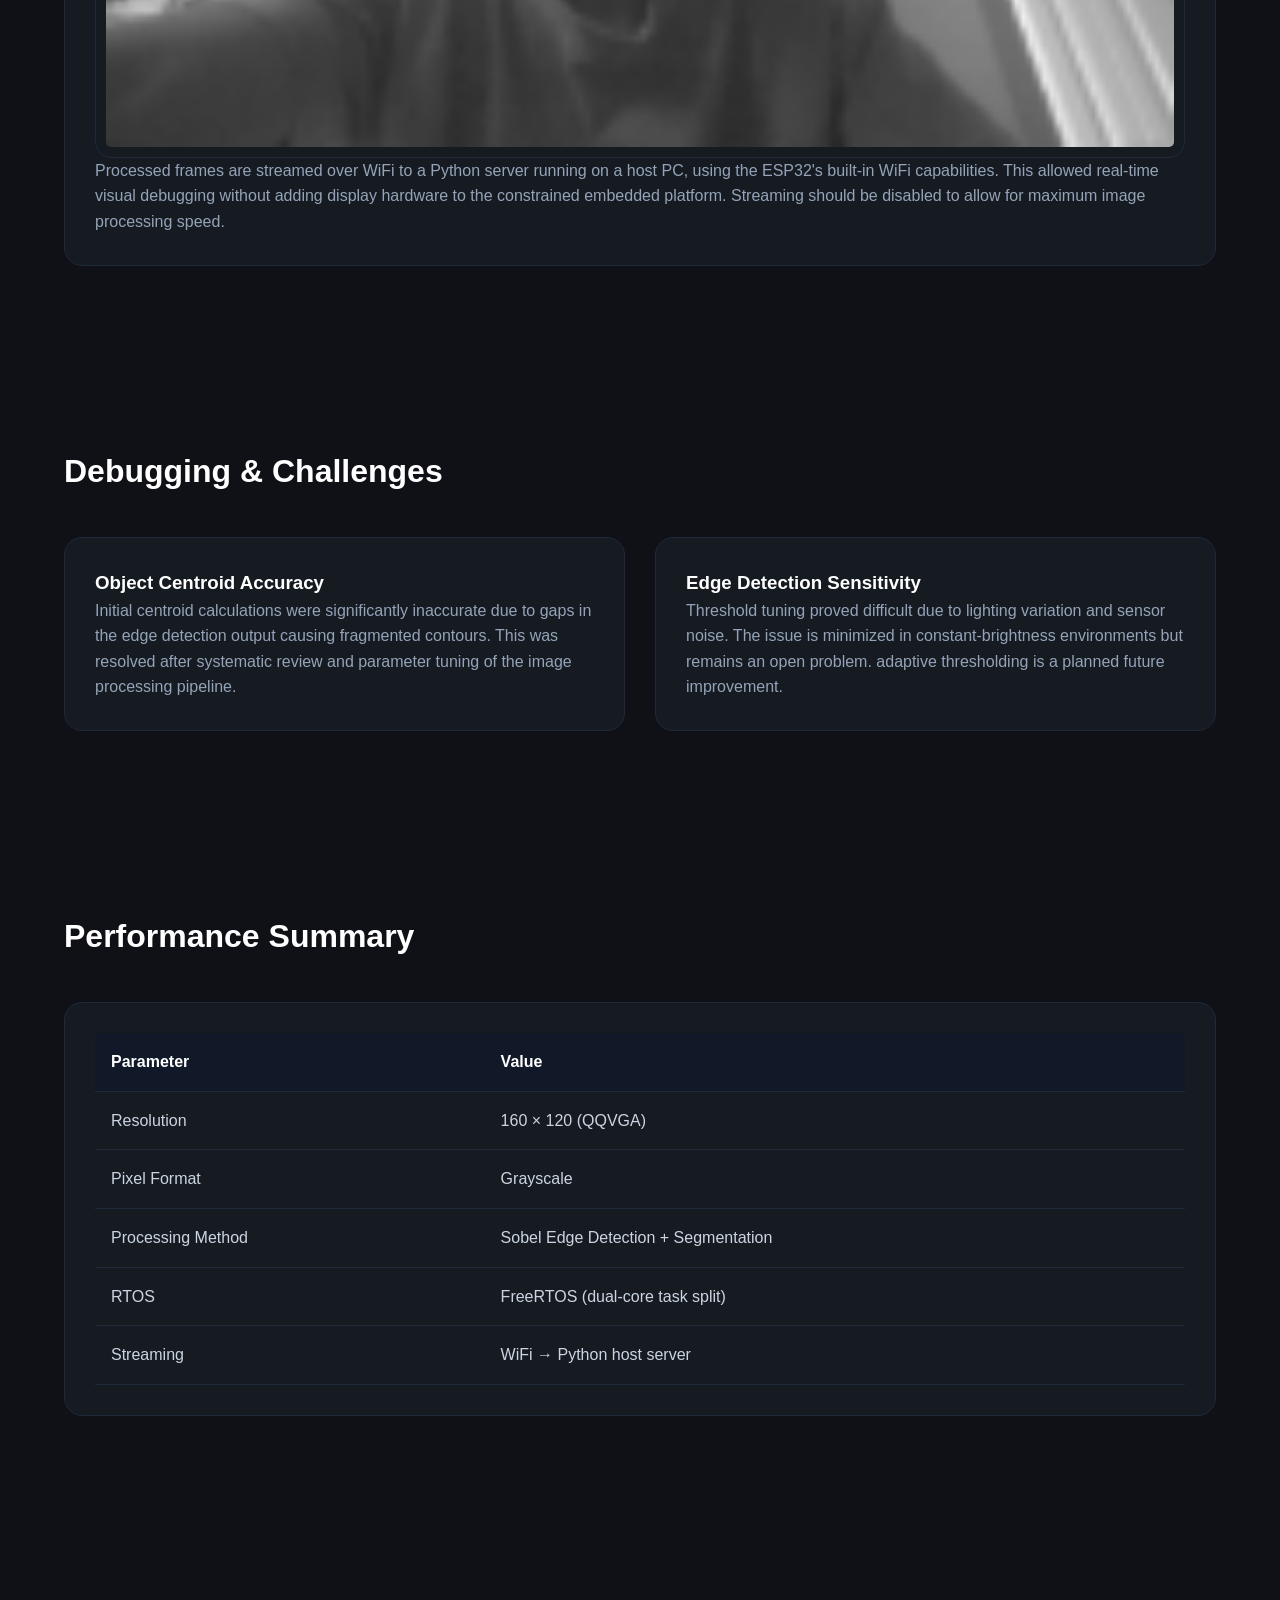
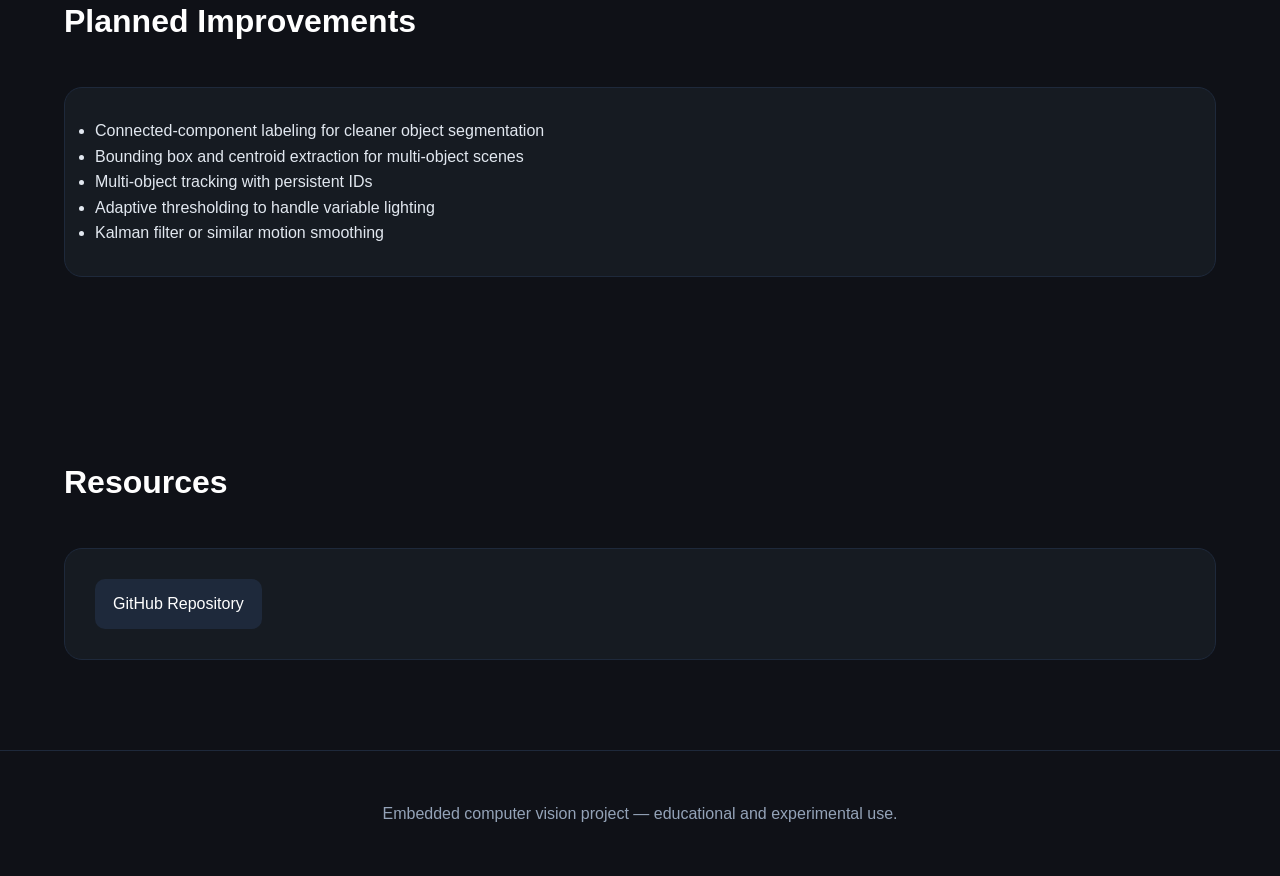
==== commit 344409bb: "added sitemap xml file" ====
--- a/projects/esp32-cam.html
+++ b/projects/esp32-cam.html
@@ -106,7 +106,7 @@
           <h3>Hardware</h3>
           <p>
             ESP32-CAM with OV3660 image sensor. Frames are captured in grayscale
-            QQVGA (160×120) for processing efficiency. PSRAM is used for frame
+            QQVGA (160x120) for processing efficiency. PSRAM is used for frame
             buffering while SRAM handles active processing tasks.
           </p>
         </div>
@@ -199,7 +199,7 @@
       <div class="card">
         
         <p>
-        Recieved frame on PC webserver:
+        Recieved 160x120 frame on PC webserver:
         </p>
 
         <div class="image-container">
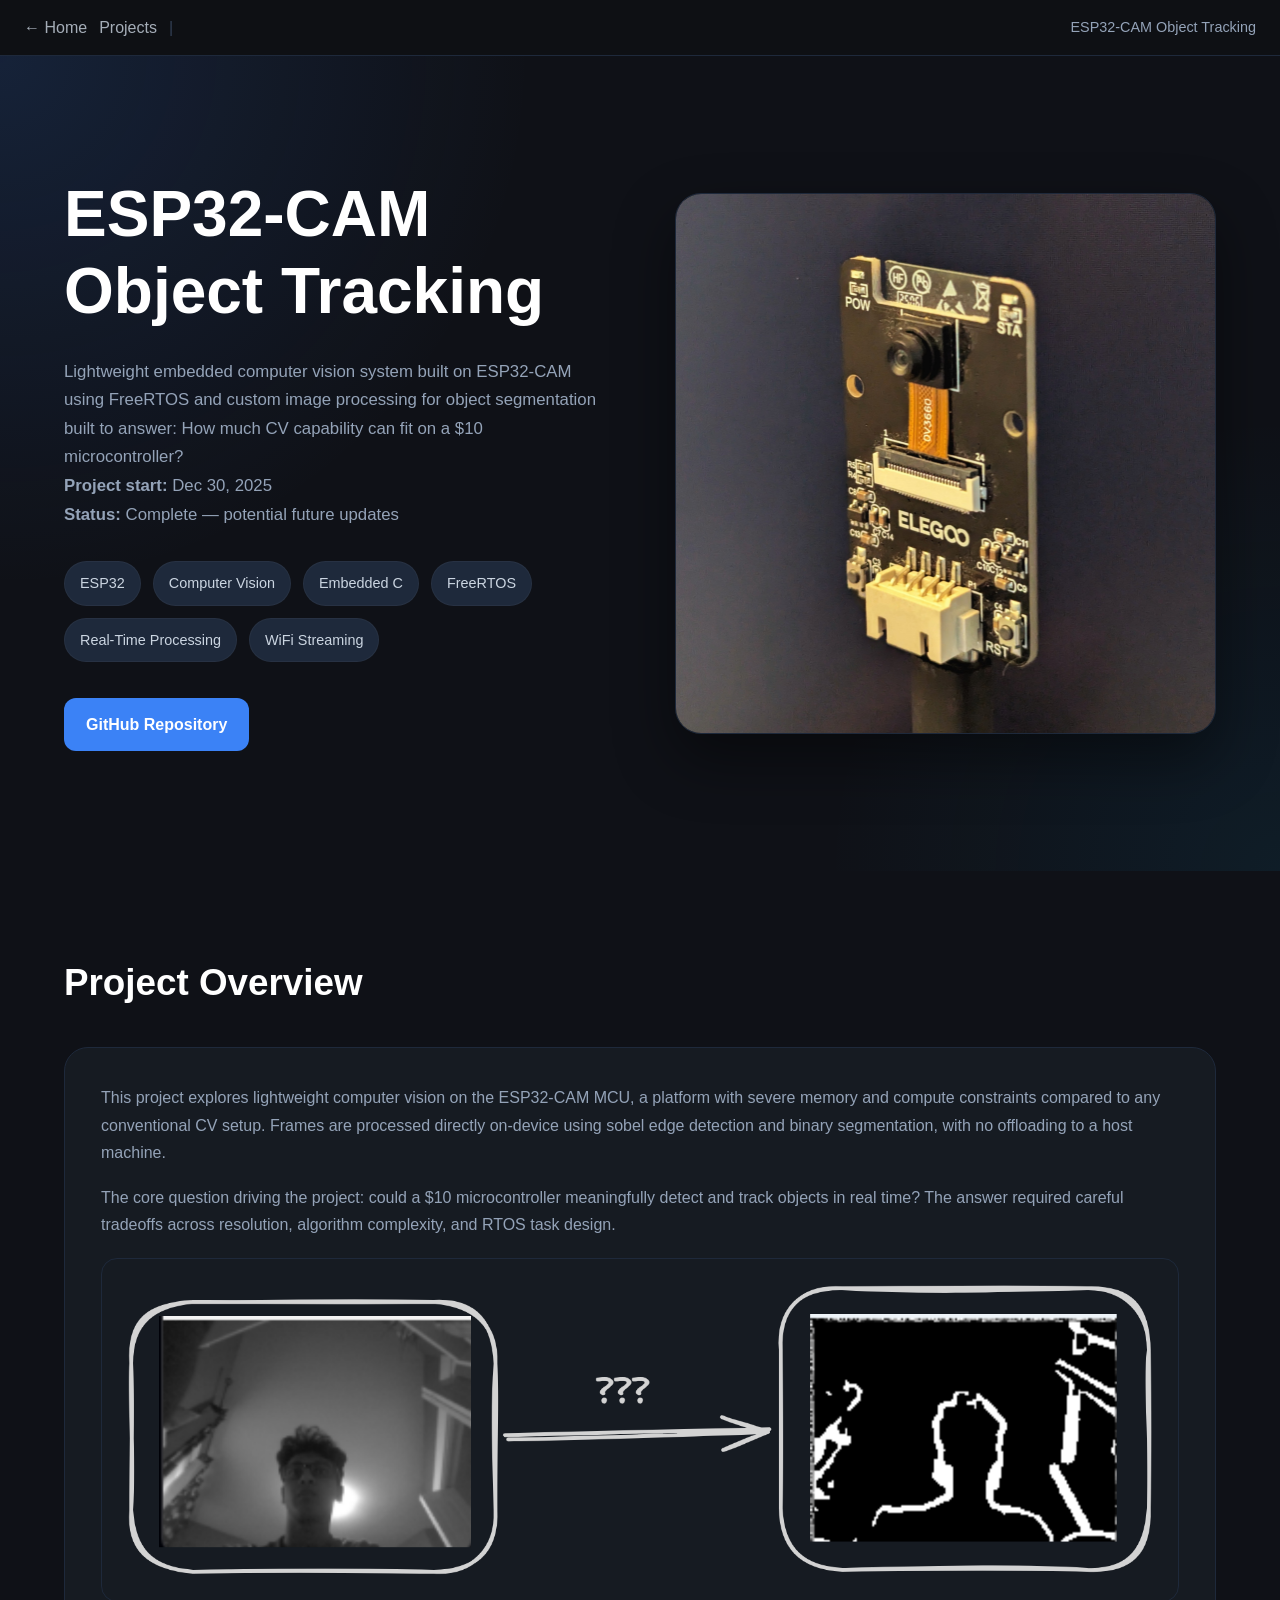
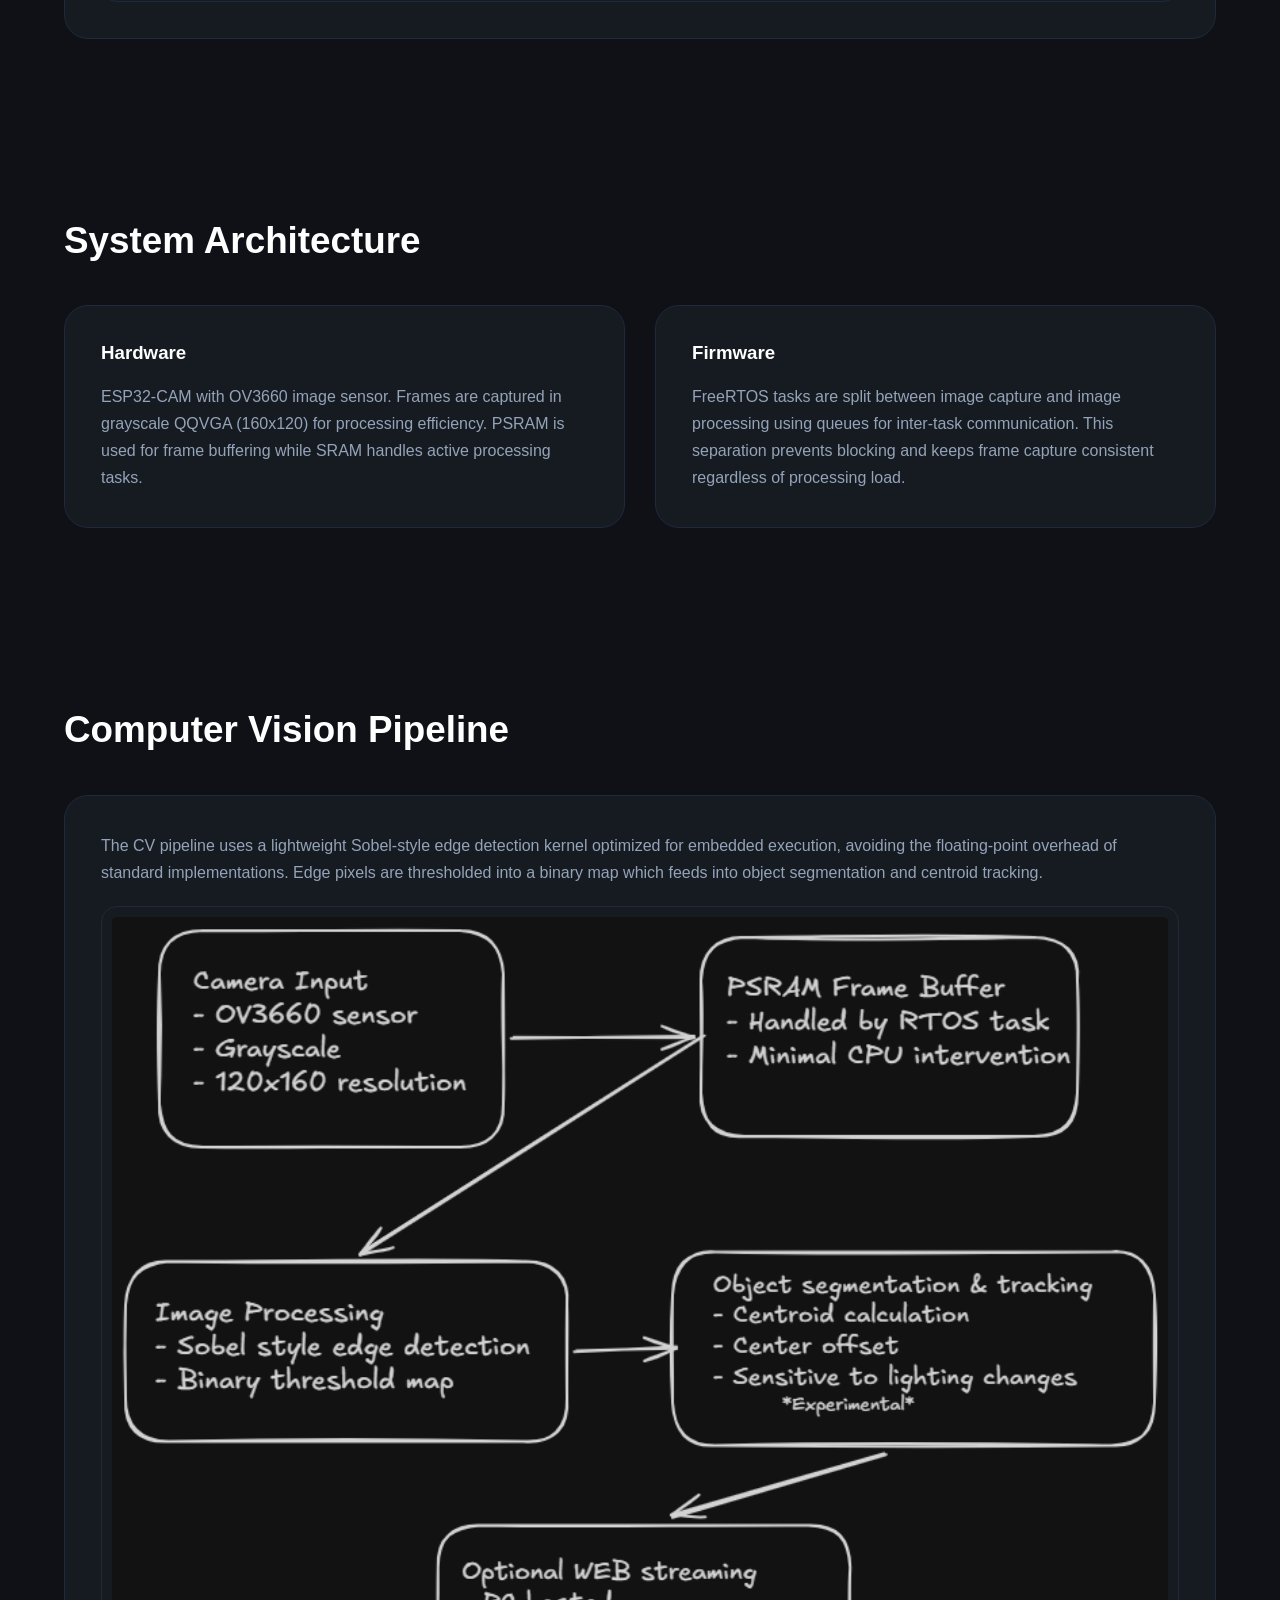
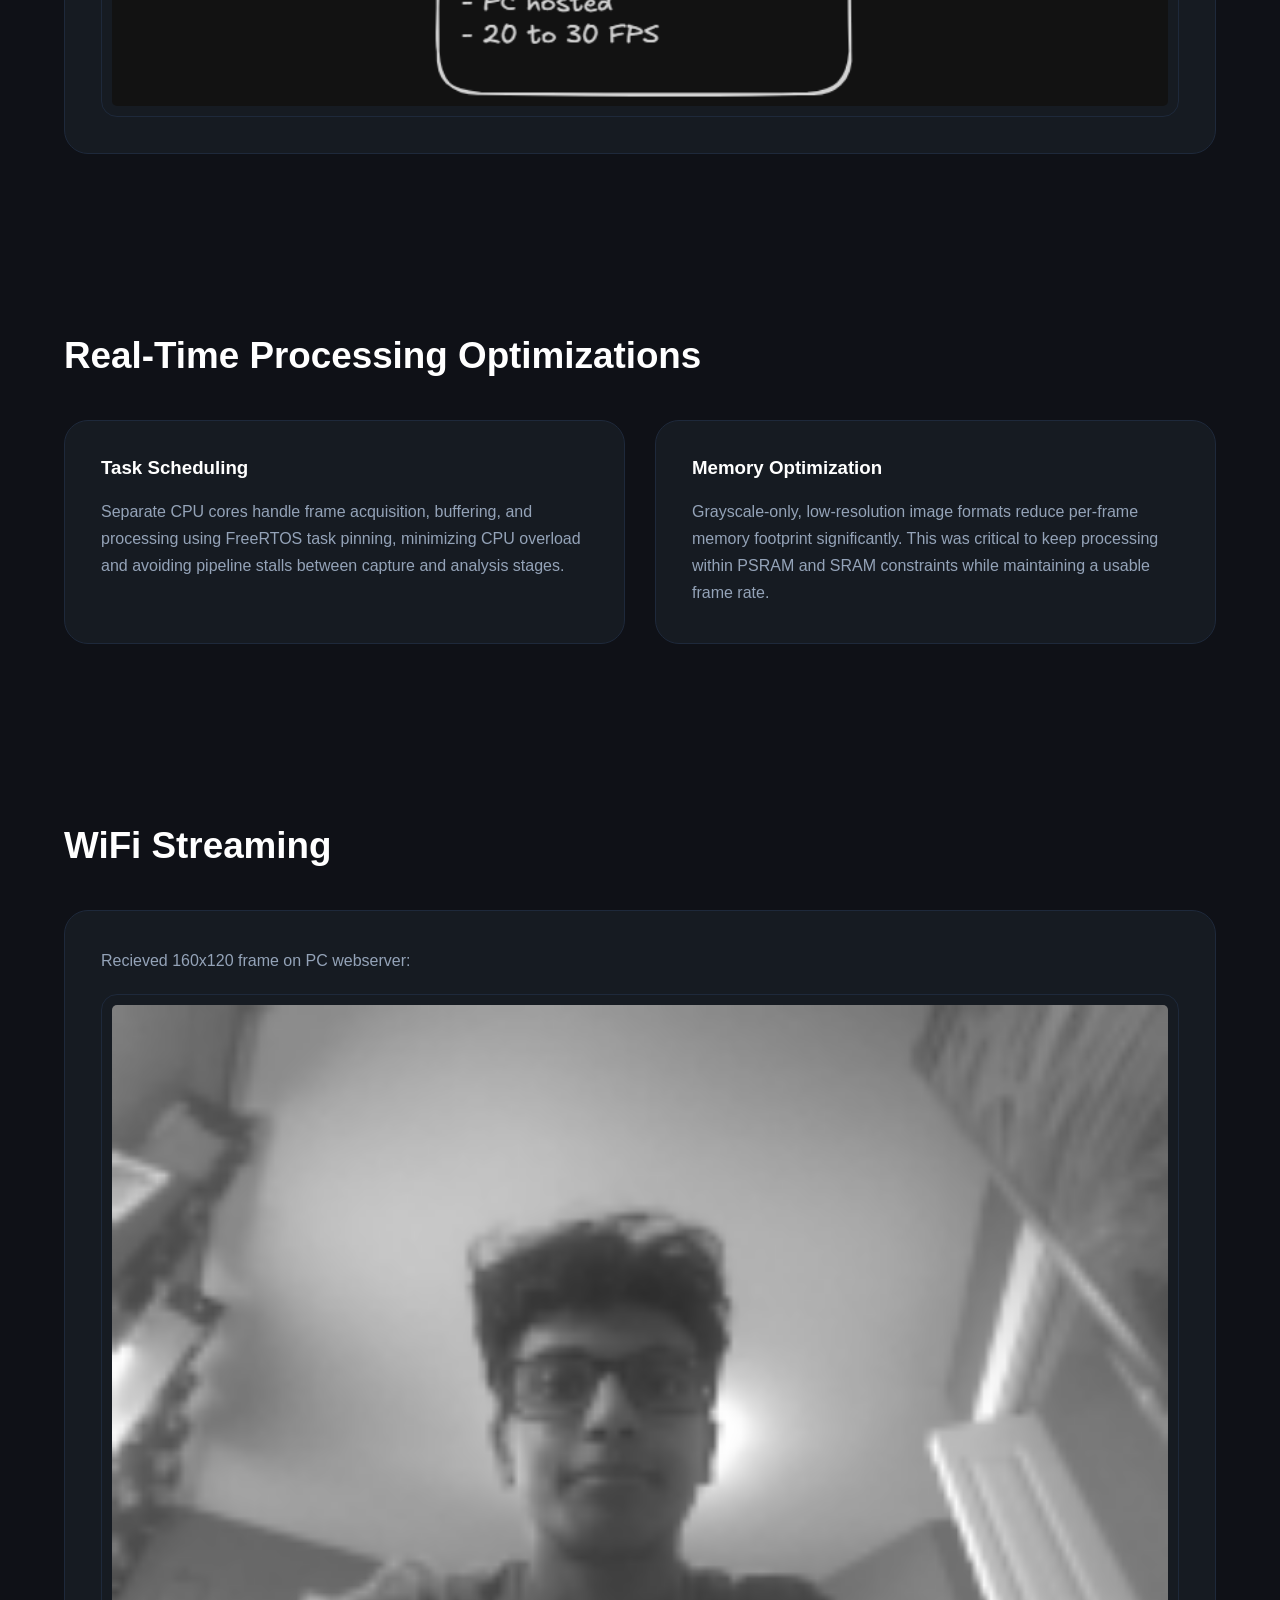
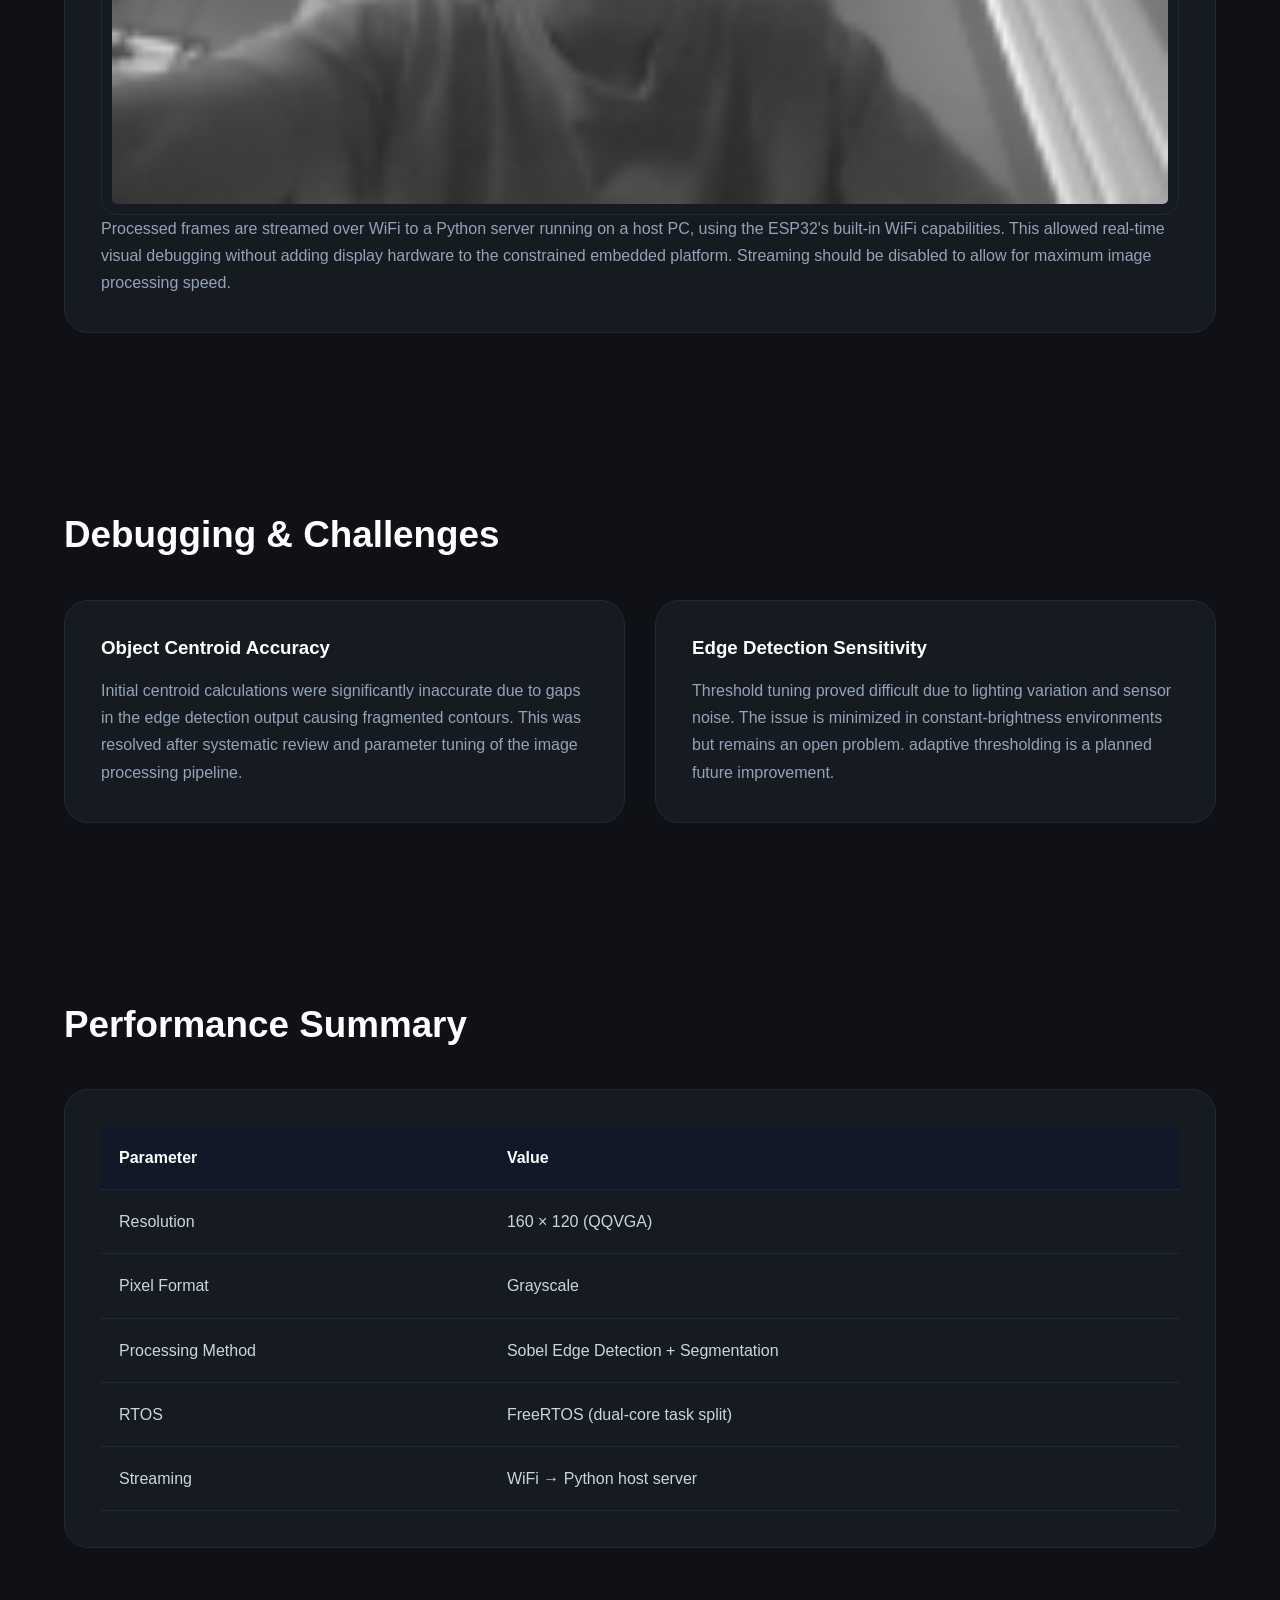
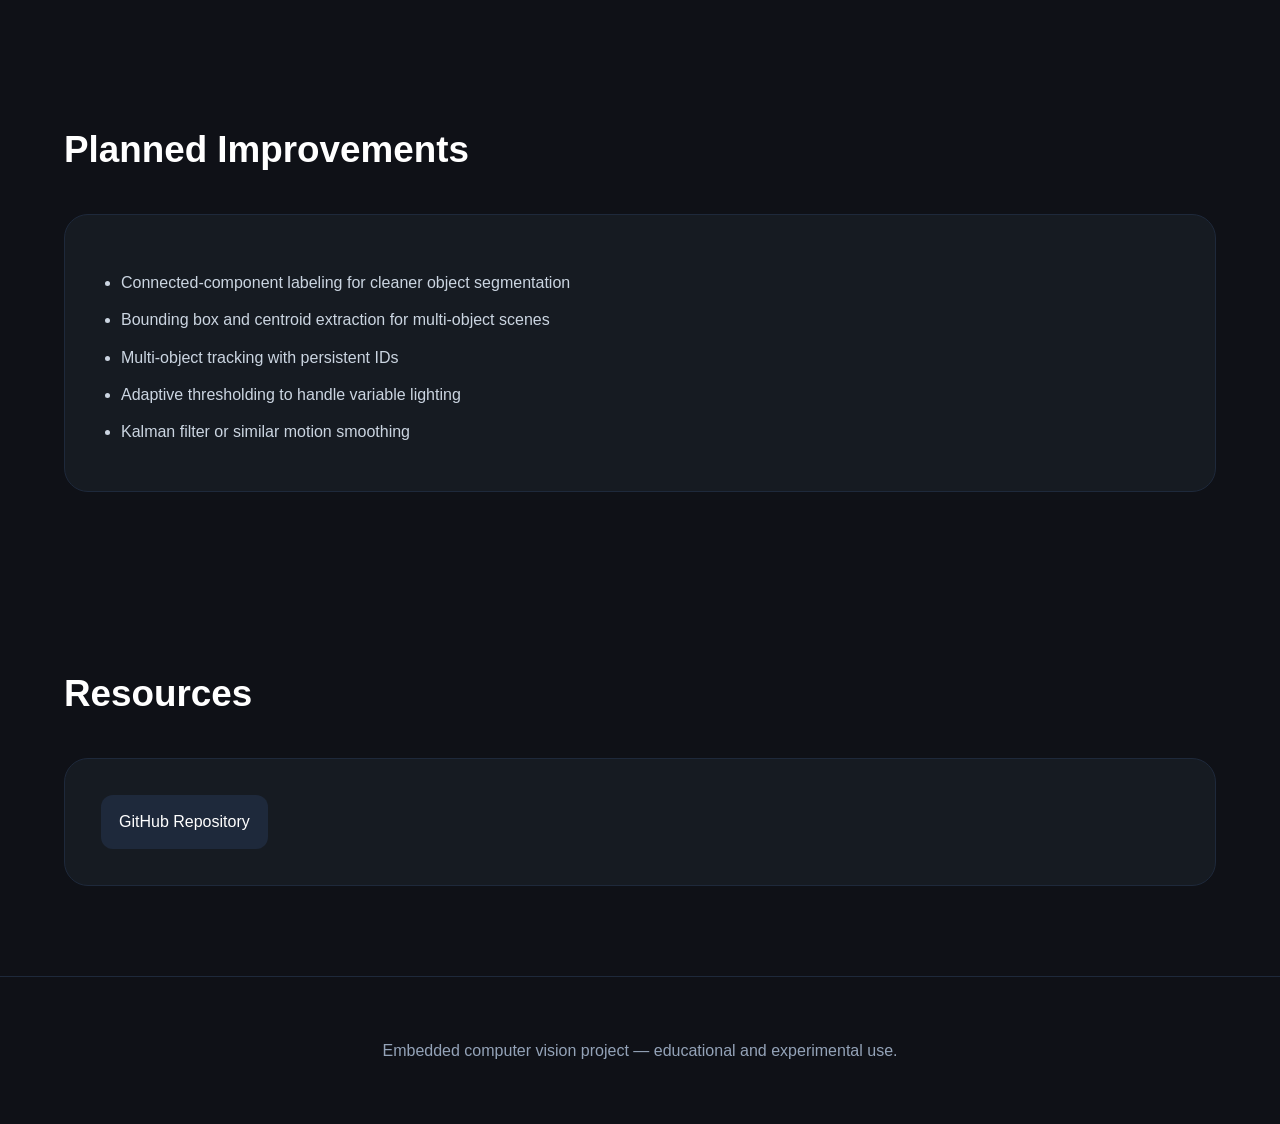
==== commit f3506502: "Stability bot page added" ====
--- a/projects/esp32-cam.html
+++ b/projects/esp32-cam.html
@@ -4,7 +4,7 @@
   <meta charset="UTF-8" />
   <meta name="viewport" content="width=device-width, initial-scale=1.0"/>
   <title>ESP32-CAM Object Tracking — Sohum Nigam</title>
-  <link rel="stylesheet" href="../assets/CSS/esp_cam_style.css">
+  <link rel="stylesheet" href="../assets/CSS/projects.css">
 </head>
 
 <body>
--- a/assets/CSS/projects.css
+++ b/assets/CSS/projects.css
@@ -0,0 +1,553 @@
+/* ==================================================
+   GLOBAL
+================================================== */
+
+* {
+  margin: 0;
+  padding: 0;
+  box-sizing: border-box;
+}
+
+html {
+  scroll-behavior: smooth;
+}
+
+body {
+  background: #0f1117;
+  color: #e2e8f0;
+  font-family: Arial, Helvetica, sans-serif;
+  line-height: 1.7;
+}
+
+a {
+  text-decoration: none;
+}
+
+img {
+  display: block;
+  max-width: 100%;
+}
+
+/* ==================================================
+   TYPOGRAPHY
+================================================== */
+
+h1,
+h2,
+h3 {
+  color: white;
+  line-height: 1.2;
+}
+
+p {
+  color: #94a3b8;
+}
+
+ul {
+  margin-top: 18px;
+  padding-left: 20px;
+}
+
+li {
+  color: #cbd5e1;
+  margin-bottom: 10px;
+}
+
+/* ==================================================
+   LAYOUT
+================================================== */
+
+.container {
+  width: 90%;
+  max-width: 1200px;
+  margin: auto;
+}
+
+section {
+  padding: 90px 0;
+}
+
+/* ==================================================
+   NAVIGATION
+================================================== */
+
+.project-nav {
+  position: sticky;
+  top: 0;
+
+  display: flex;
+  align-items: center;
+  gap: 12px;
+
+  padding: 14px 24px;
+
+  background: rgba(15, 17, 21, 0.92);
+
+  backdrop-filter: blur(14px);
+
+  border-bottom: 1px solid #1e293b;
+
+  font-size: 16px;
+  z-index: 1000;
+}
+
+.project-nav a {
+  color: #cbd5e1;
+  opacity: 0.8;
+  transition: 0.25s ease;
+}
+
+.project-nav a:hover {
+  opacity: 1;
+  color: #60a5fa;
+}
+
+.project-nav .divider {
+  color: #334155;
+}
+
+.project-nav .title {
+  margin-left: auto;
+  color: #94a3b8;
+  font-size: 0.9rem;
+}
+
+/* ==================================================
+   HERO
+================================================== */
+
+.hero {
+  padding: 120px 0;
+
+  background:
+    radial-gradient(
+      circle at top left,
+      rgba(59,130,246,0.15),
+      transparent 35%
+    ),
+    radial-gradient(
+      circle at bottom right,
+      rgba(14,165,233,0.08),
+      transparent 30%
+    ),
+    #0f1117;
+}
+
+.hero-content {
+  display: flex;
+  align-items: center;
+  gap: 70px;
+  flex-wrap: wrap;
+}
+
+.hero-text {
+  flex: 1;
+  min-width: 320px;
+}
+
+.hero-text h1 {
+  font-size: 4rem;
+  margin-bottom: 28px;
+}
+
+.hero-subtitle {
+  font-size: 1.2rem;
+  margin-bottom: 26px;
+  max-width: 700px;
+}
+
+.hero-text p {
+  font-size: 1.05rem;
+  max-width: 700px;
+}
+
+.project-date {
+  margin-top: 28px;
+  color: #64748b;
+  font-size: 0.95rem;
+  letter-spacing: 0.08em;
+  text-transform: uppercase;
+}
+
+.hero-image {
+  flex: 1;
+  min-width: 320px;
+}
+
+.hero-image img {
+  width: 100%;
+  max-width: 560px;
+
+  aspect-ratio: 1 / 1;
+  object-fit: cover;
+
+  margin-inline: auto;
+
+  border-radius: 26px;
+  border: 1px solid #1e293b;
+
+  box-shadow:
+    0 25px 60px rgba(0,0,0,0.45);
+}
+
+/* ==================================================
+   TAGS
+================================================== */
+
+.tags {
+  display: flex;
+  flex-wrap: wrap;
+  gap: 12px;
+  margin-top: 32px;
+}
+
+.tag {
+  background: #1e293b;
+  color: #cbd5e1;
+
+  padding: 9px 15px;
+
+  border-radius: 999px;
+
+  font-size: 0.9rem;
+
+  border: 1px solid rgba(255,255,255,0.04);
+}
+
+/* ==================================================
+   BUTTONS
+================================================== */
+
+.hero-buttons {
+  display: flex;
+  gap: 16px;
+  flex-wrap: wrap;
+
+  margin-top: 36px;
+}
+
+.btn {
+  padding: 13px 22px;
+
+  border-radius: 12px;
+
+  font-weight: 600;
+
+  transition:
+    transform 0.25s ease,
+    background 0.25s ease;
+}
+
+.btn:hover {
+  transform: translateY(-2px);
+}
+
+.btn-primary {
+  background: #3b82f6;
+  color: white;
+}
+
+.btn-primary:hover {
+  background: #2563eb;
+}
+
+.btn-secondary {
+  background: #161b22;
+  color: #cbd5e1;
+
+  border: 1px solid #334155;
+}
+
+.btn-secondary:hover {
+  background: #1e293b;
+}
+
+/* ==================================================
+   SECTIONS
+================================================== */
+
+.section-title {
+  margin-bottom: 42px;
+}
+
+.section-title h2 {
+  font-size: 2.3rem;
+}
+
+/* ==================================================
+   CARDS
+================================================== */
+
+.card {
+  background: #161b22;
+
+  border: 1px solid #1e293b;
+
+  border-radius: 24px;
+
+  padding: 36px;
+
+  transition:
+    transform 0.25s ease,
+    border-color 0.25s ease;
+}
+
+.card:hover {
+  transform: translateY(-3px);
+  border-color: #334155;
+}
+
+.card h3 {
+  margin-bottom: 18px;
+}
+
+.card p + p {
+  margin-top: 18px;
+}
+
+/* ==================================================
+   GRIDS
+================================================== */
+
+.grid-2 {
+  display: grid;
+  grid-template-columns:
+    repeat(auto-fit, minmax(320px, 1fr));
+  gap: 30px;
+}
+
+.grid-3 {
+  display: grid;
+  grid-template-columns:
+    repeat(auto-fit, minmax(240px, 1fr));
+  gap: 24px;
+}
+
+/* ==================================================
+   IMAGES
+================================================== */
+
+/* Modern image class */
+
+.project-image,
+
+/* Backward compatibility */
+.diagram-image,
+.card img {
+  width: 100%;
+
+  border-radius: 16px;
+
+  border: 1px solid #1e293b;
+
+  background: #161b22;
+
+  padding: 10px;
+
+  transition: none;
+}
+
+/* Old diagram wrapper support */
+
+.image-container {
+  margin-top: 20px;
+  display: flex;
+  justify-content: center;
+}
+
+/* CAD */
+
+.project-image.cad {
+  object-fit: contain;
+  padding: 14px;
+  background: #0b1120;
+  width: auto;
+}
+
+/* UI Screenshots */
+
+.project-image.interface {
+  object-fit: contain;
+  max-height: 700px;
+  background: #0b1120;
+  padding: 12px;
+}
+
+/* Portrait photos */
+
+.project-image.portrait {
+  aspect-ratio: 4 / 5;
+}
+
+/* ==================================================
+   PLACEHOLDER
+================================================== */
+
+.placeholder-img {
+  width: 100%;
+
+  aspect-ratio: 16 / 9;
+
+  margin-top: 28px;
+
+  padding: 20px;
+
+  border-radius: 20px;
+
+  border: 1px dashed #475569;
+
+  background:
+    linear-gradient(
+      135deg,
+      rgba(255,255,255,0.02),
+      rgba(255,255,255,0.01)
+    );
+
+  display: flex;
+  align-items: center;
+  justify-content: center;
+
+  text-align: center;
+
+  color: #64748b;
+
+  font-size: 0.9rem;
+  font-weight: 600;
+  letter-spacing: 0.08em;
+}
+
+/* ==================================================
+   TABLES
+================================================== */
+
+table {
+  width: 100%;
+  border-collapse: collapse;
+}
+
+th,
+td {
+  padding: 18px;
+  text-align: left;
+
+  border-bottom: 1px solid #1e293b;
+}
+
+th {
+  background: #111827;
+  color: white;
+}
+
+td {
+  color: #cbd5e1;
+}
+
+/* ==================================================
+   GALLERY
+================================================== */
+
+.gallery {
+  gap: 24px;
+}
+
+.gallery img {
+  width: 100%;
+
+  aspect-ratio: 1 / 1;
+
+  object-fit: cover;
+
+  border-radius: 18px;
+
+  border: 1px solid #1e293b;
+
+  transition:
+    transform 0.3s ease,
+    box-shadow 0.3s ease;
+}
+
+.gallery img:hover {
+  transform: translateY(-5px);
+
+  box-shadow:
+    0 14px 40px rgba(0,0,0,0.35);
+}
+
+/* ==================================================
+   RESOURCES
+================================================== */
+
+.resource-links {
+  display: flex;
+  flex-wrap: wrap;
+  gap: 16px;
+}
+
+.resource-links a {
+  background: #1e293b;
+
+  color: white;
+
+  padding: 13px 18px;
+
+  border-radius: 12px;
+
+  transition:
+    background 0.25s ease,
+    transform 0.25s ease;
+}
+
+.resource-links a:hover {
+  background: #334155;
+  transform: translateY(-2px);
+}
+
+/* ==================================================
+   FOOTER
+================================================== */
+
+footer {
+  padding: 60px 20px;
+
+  text-align: center;
+
+  border-top: 1px solid #1e293b;
+
+  color: #64748b;
+}
+
+/* ==================================================
+   RESPONSIVE
+================================================== */
+
+@media (max-width: 900px) {
+  .hero {
+    padding: 90px 0;
+  }
+
+  .hero-content {
+    gap: 50px;
+  }
+
+  .hero-text h1 {
+    font-size: 3rem;
+  }
+}
+
+@media (max-width: 768px) {
+  section {
+    padding: 70px 0;
+  }
+
+  .hero-text h1 {
+    font-size: 2.4rem;
+  }
+
+  .card {
+    padding: 28px;
+  }
+
+  .gallery img {
+    aspect-ratio: 4 / 3;
+  }
+}
